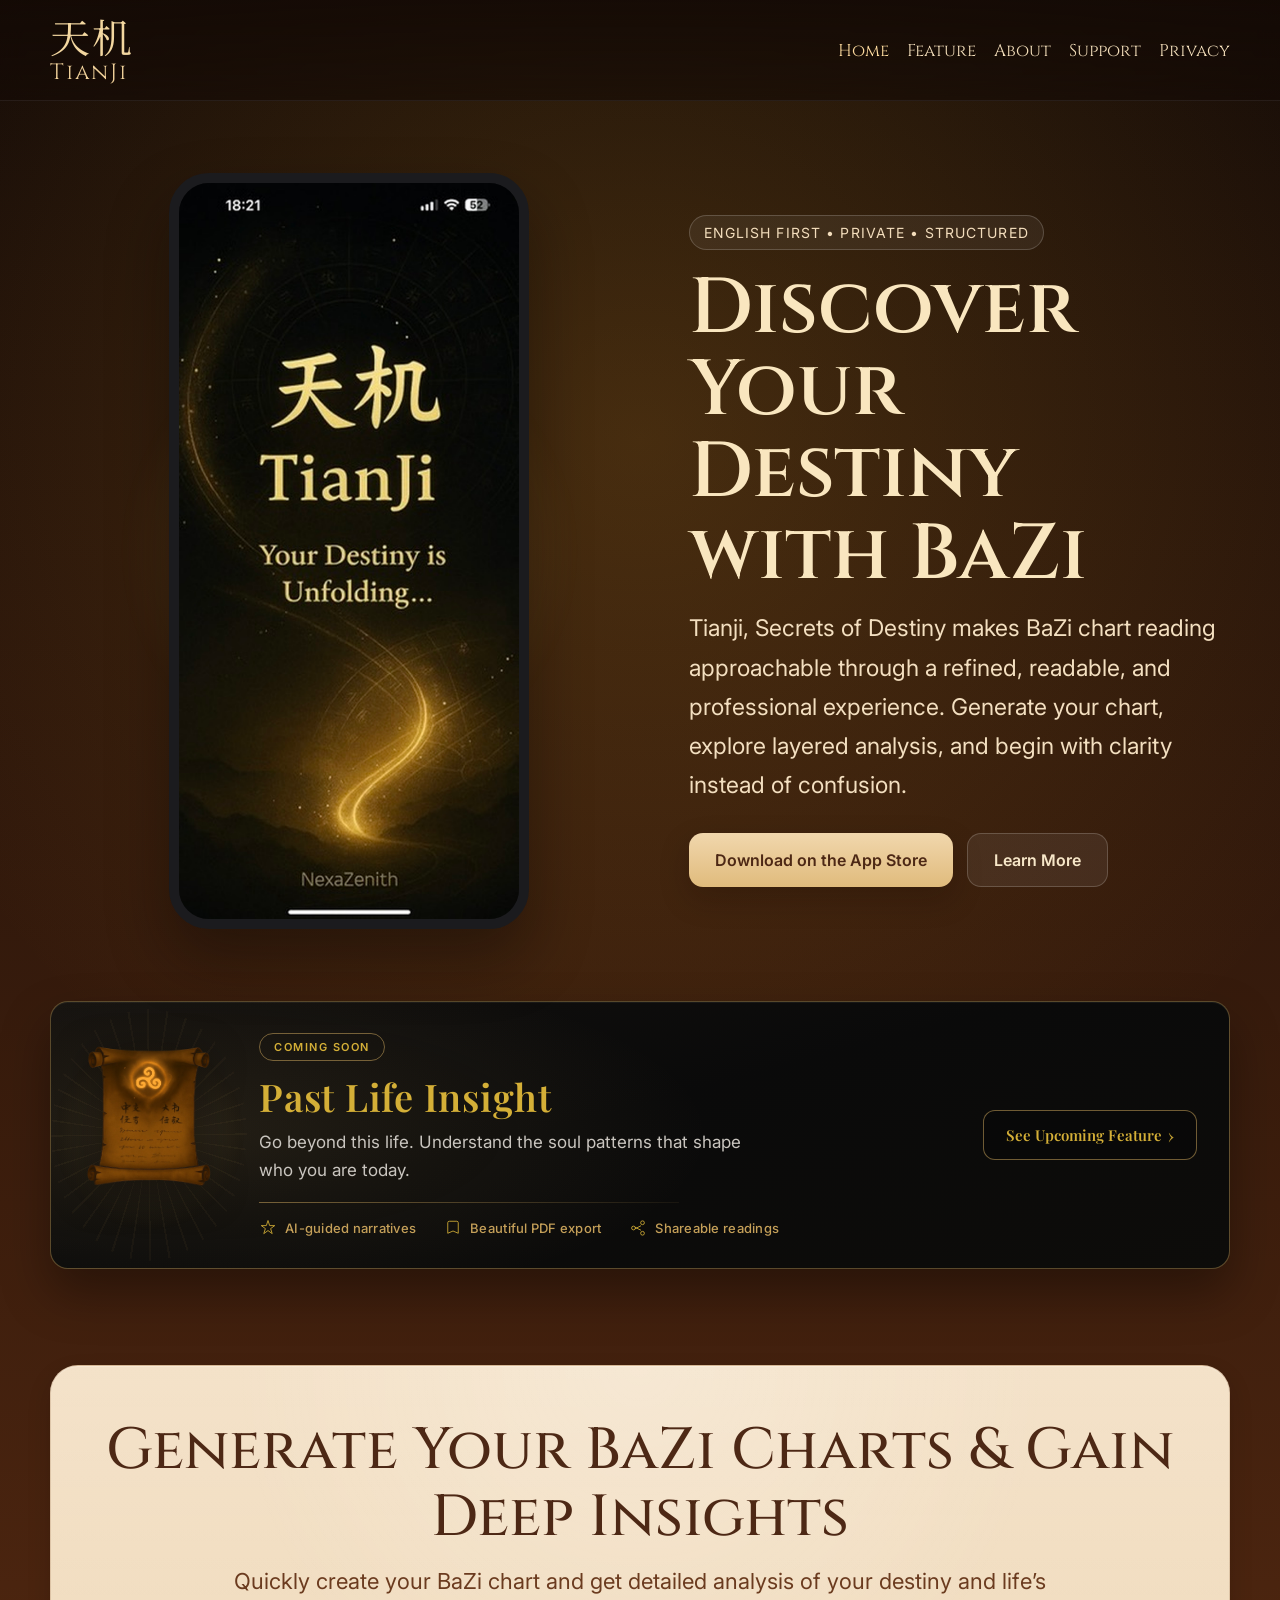
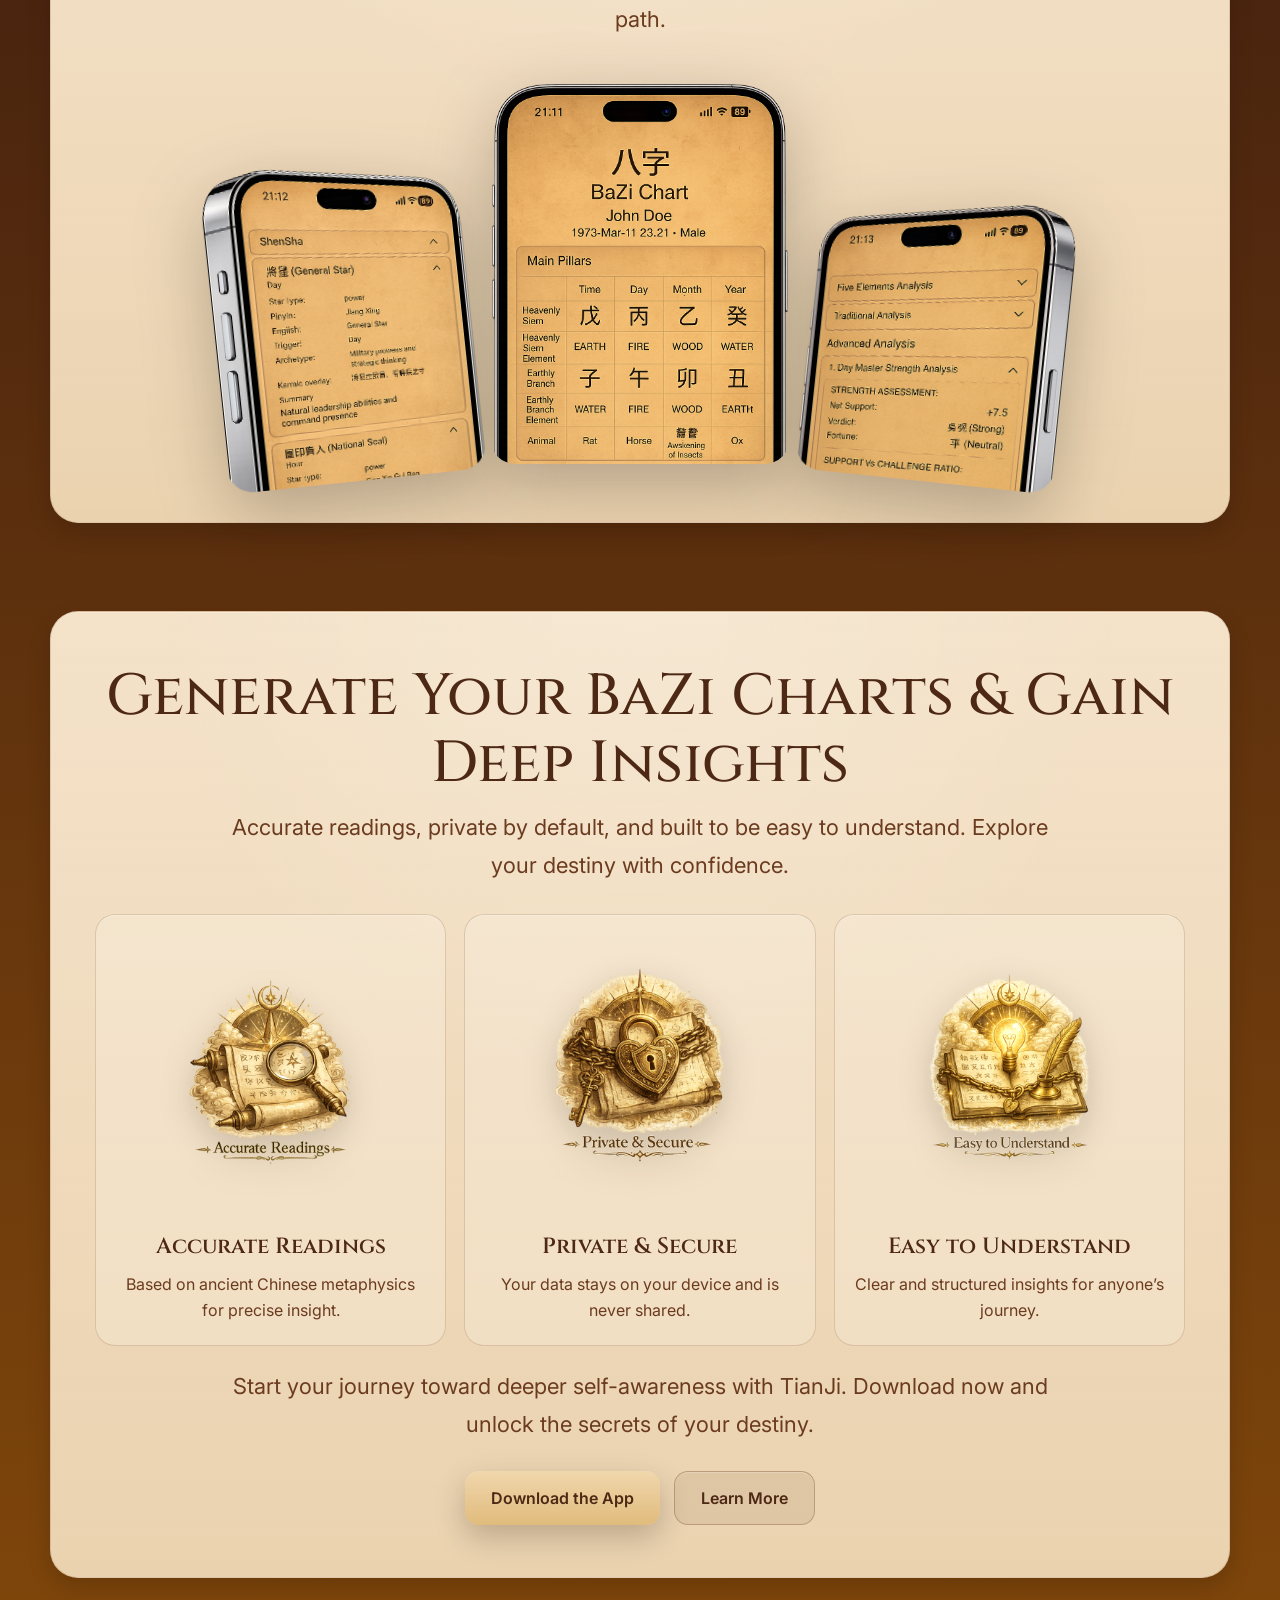
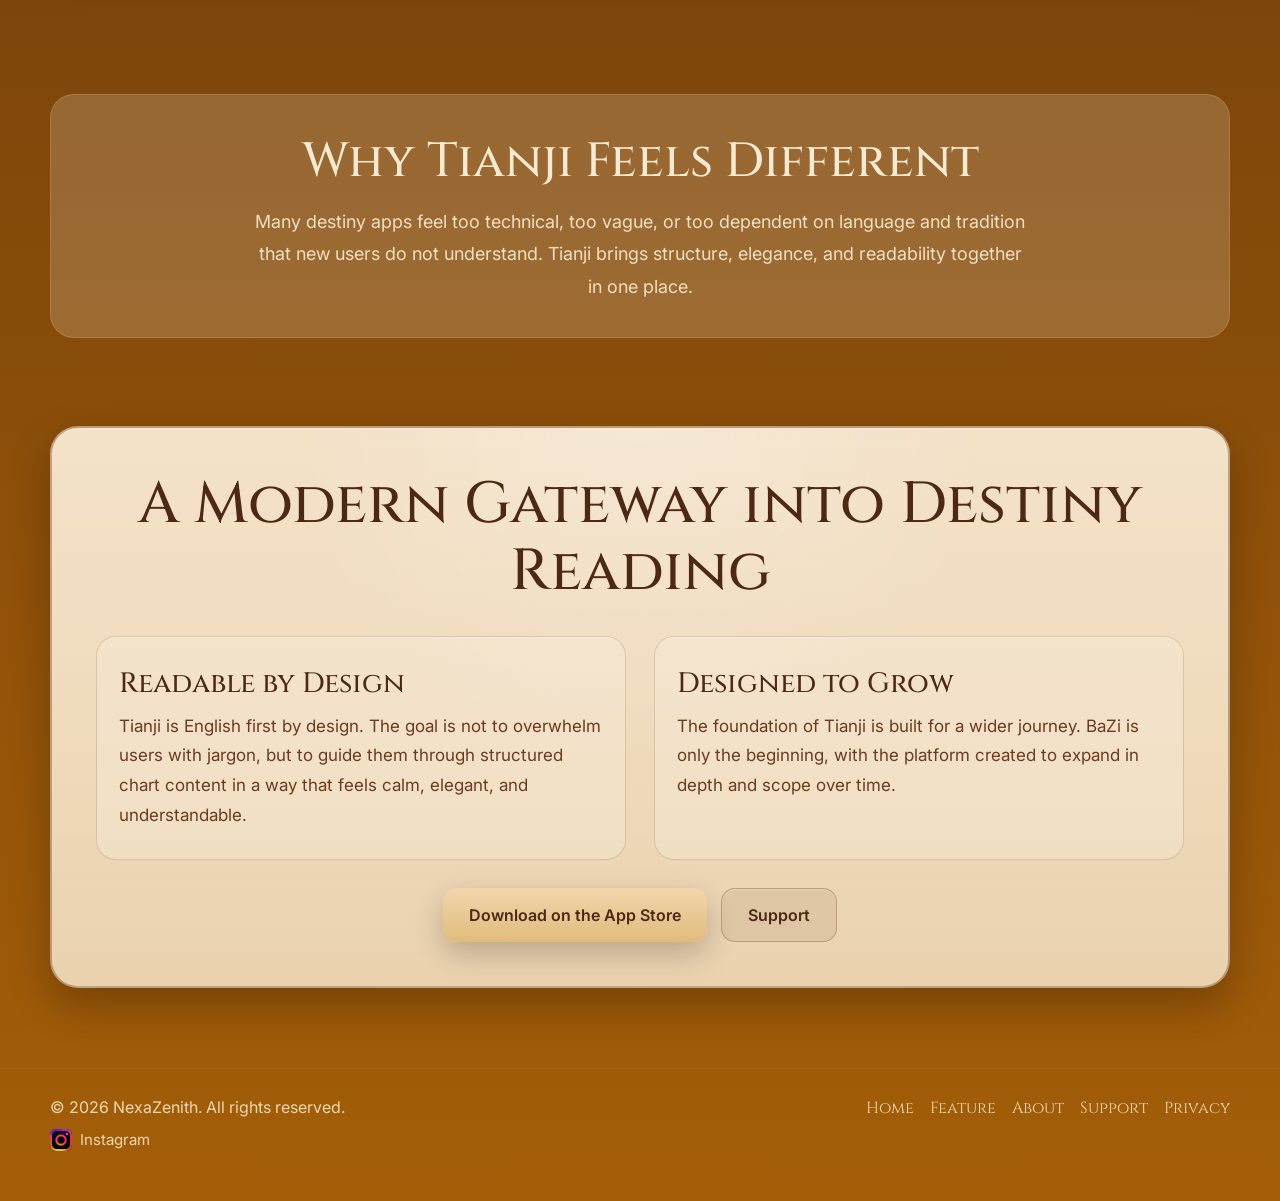
==== index.html @ 0353211d "Add footer Instagram link and official logo Add Instagram follow link with gradient glyph asset acro" ====
<!DOCTYPE html>
<html lang="en">
<head>
  <meta charset="UTF-8" />
  <meta name="viewport" content="width=device-width, initial-scale=1.0" />
  <title>Tianji, Secrets of Destiny</title>
  <link rel="stylesheet" href="styles.css" />
</head>
<body>
<header class="site-header">
  <div class="container nav">
    <a href="index.html" class="brand"><span class="brand-cn">天机</span><span class="brand-en">TianJi</span></a>
    <nav class="nav-links">
      <a class="active" href="index.html">Home</a>
      <a href="feature.html">Feature</a>
      <a href="about.html">About</a>
      <a href="support.html">Support</a>
      <a href="privacy.html">Privacy</a>
    </nav>
  </div>
</header>

<main>
  <section class="hero">
    <div class="container hero-grid">
      <div class="hero-visual" aria-hidden="true">
        <div class="glow"></div>
        <div class="phone"><img src="assets/hero-phone.png" alt="" /></div>
      </div>
      <div>
        <span class="eyebrow">English first • private • structured</span>
        <h1>Discover Your Destiny with BaZi</h1>
        <p>Tianji, Secrets of Destiny makes BaZi chart reading approachable through a refined, readable, and professional experience. Generate your chart, explore layered analysis, and begin with clarity instead of confusion.</p>
        <div class="hero-actions">
          <a class="button button-primary" href="https://apps.apple.com/us/app/tianji-bazi-destiny/id6761753338" target="_blank" rel="noopener noreferrer" aria-label="Download Tianji on the App Store">Download on the App Store</a>
          <a class="button button-secondary" href="about.html">Learn More</a>
        </div>
      </div>
    </div>
  </section>

  <section class="section section-coming-soon-wrap" aria-labelledby="coming-soon-heading">
    <div class="container">
      <div class="coming-soon-banner">
        <div class="coming-soon-banner__art" aria-hidden="true">
          <div class="coming-soon-mandala"></div>
          <img class="coming-soon-art-img" src="assets/past-life.png" width="160" height="160" alt="" decoding="async" />
        </div>
        <div class="coming-soon-banner__main">
          <span class="coming-soon-badge">Coming soon</span>
          <h2 id="coming-soon-heading" class="coming-soon-title">Past Life Insight</h2>
          <p class="coming-soon-lede">Go beyond this life. Understand the soul patterns that shape who you are today.</p>
          <div class="coming-soon-rule" aria-hidden="true"></div>
          <ul class="coming-soon-features">
            <li>
              <span class="coming-soon-features__icon" aria-hidden="true">
                <svg width="18" height="18" viewBox="0 0 24 24" fill="none" xmlns="http://www.w3.org/2000/svg"><path d="M12 2l2.2 6.8H21l-5.5 4 2.1 6.7L12 15.4 6.4 19.5l2.1-6.7L3 8.8h6.8L12 2z" stroke="currentColor" stroke-width="1.2" stroke-linejoin="round"/></svg>
              </span>
              <span>AI-guided narratives</span>
            </li>
            <li>
              <span class="coming-soon-features__icon" aria-hidden="true">
                <svg width="18" height="18" viewBox="0 0 24 24" fill="none" xmlns="http://www.w3.org/2000/svg"><path d="M7 3h10a2 2 0 012 2v14l-7-3-7 3V5a2 2 0 012-2z" stroke="currentColor" stroke-width="1.2" stroke-linejoin="round"/></svg>
              </span>
              <span>Beautiful PDF export</span>
            </li>
            <li>
              <span class="coming-soon-features__icon" aria-hidden="true">
                <svg width="18" height="18" viewBox="0 0 24 24" fill="none" xmlns="http://www.w3.org/2000/svg"><circle cx="18" cy="5" r="2.5" stroke="currentColor" stroke-width="1.2"/><circle cx="6" cy="12" r="2.5" stroke="currentColor" stroke-width="1.2"/><circle cx="18" cy="19" r="2.5" stroke="currentColor" stroke-width="1.2"/><path d="M8 13l8-4M8 11l8 4" stroke="currentColor" stroke-width="1.2"/></svg>
              </span>
              <span>Shareable readings</span>
            </li>
          </ul>
        </div>
        <div class="coming-soon-banner__cta">
          <a class="coming-soon-btn" href="feature.html">See Upcoming Feature <span class="coming-soon-btn__chev" aria-hidden="true">›</span></a>
        </div>
      </div>
    </div>
  </section>

  <section class="section">
    <div class="container paper-card paper-card-flat">
      <div class="paper-inner">
        <h2 class="section-title">Generate Your BaZi Charts &amp; Gain Deep Insights</h2>
        <p class="section-copy">Quickly create your BaZi chart and get detailed analysis of your destiny and life’s path.</p>

        <div class="device-strip" aria-hidden="true">
          <div class="device device-left">
            <img src="assets/shot-shensha.png" alt="" />
          </div>
          <div class="device device-center">
            <img src="assets/shot-chart.png" alt="" />
          </div>
          <div class="device device-right">
            <img src="assets/shot-advanced.png" alt="" />
          </div>
        </div>
      </div>
    </div>
  </section>

  <section class="section">
    <div class="container paper-card paper-card-flat">
      <div class="paper-inner">
        <h2 class="section-title">Generate Your BaZi Charts &amp; Gain Deep Insights</h2>
        <p class="section-copy">Accurate readings, private by default, and built to be easy to understand. Explore your destiny with confidence.</p>

        <div class="mini-feature-grid">
          <article class="mini-feature">
            <img class="mini-feature-icon" src="assets/accurate-reading-icon.png" alt="" aria-hidden="true" />
            <h3>Accurate Readings</h3>
            <p>Based on ancient Chinese metaphysics for precise insight.</p>
          </article>
          <article class="mini-feature">
            <img class="mini-feature-icon" src="assets/private-and-secure-icon.png" alt="" aria-hidden="true" />
            <h3>Private &amp; Secure</h3>
            <p>Your data stays on your device and is never shared.</p>
          </article>
          <article class="mini-feature">
            <img class="mini-feature-icon" src="assets/easy-to-understand-icon.png" alt="" aria-hidden="true" />
            <h3>Easy to Understand</h3>
            <p>Clear and structured insights for anyone’s journey.</p>
          </article>
        </div>

        <p class="section-copy" style="margin-top:22px;">
          Start your journey toward deeper self-awareness with TianJi. Download now and unlock the secrets of your destiny.
        </p>
        <div class="hero-actions" style="justify-content:center;">
          <a class="button button-primary" href="https://apps.apple.com/us/app/tianji-bazi-destiny/id6761753338" target="_blank" rel="noopener noreferrer" aria-label="Download Tianji on the App Store (mid-page call to action)">Download the App</a>
          <a class="button button-secondary" href="about.html">Learn More</a>
        </div>
      </div>
    </div>
  </section>

  <section class="section">
    <div class="container">
      <div class="cta-band">
        <h2>Why Tianji Feels Different</h2>
        <p>Many destiny apps feel too technical, too vague, or too dependent on language and tradition that new users do not understand. Tianji brings structure, elegance, and readability together in one place.</p>
      </div>
    </div>
  </section>

  <section class="section">
    <div class="container paper-card">
      <div class="paper-inner">
        <h2 class="section-title">A Modern Gateway into Destiny Reading</h2>
        <div class="two-col">
          <div class="text-card">
            <h3>Readable by Design</h3>
            <p>Tianji is English first by design. The goal is not to overwhelm users with jargon, but to guide them through structured chart content in a way that feels calm, elegant, and understandable.</p>
          </div>
          <div class="text-card">
            <h3>Designed to Grow</h3>
            <p>The foundation of Tianji is built for a wider journey. BaZi is only the beginning, with the platform created to expand in depth and scope over time.</p>
          </div>
        </div>
        <div class="hero-actions" style="justify-content:center; margin-top:28px;">
          <a class="button button-primary" href="https://apps.apple.com/us/app/tianji-bazi-destiny/id6761753338" target="_blank" rel="noopener noreferrer" aria-label="Download Tianji on the App Store (bottom call to action)">Download on the App Store</a>
          <a class="button button-secondary" href="support.html">Support</a>
        </div>
      </div>
    </div>
  </section>
</main>

<footer class="site-footer">
  <div class="container footer-inner">
    <div class="footer-meta">
      <div>© 2026 NexaZenith. All rights reserved.</div>
      <ul class="footer-social" aria-label="Social">
        <li>
          <a href="https://www.instagram.com/tianji_secrets_of_destiny/" target="_blank" rel="noopener noreferrer" aria-label="TianJi on Instagram">
            <img class="footer-social__icon" src="assets/instagram-logo.png" width="22" height="22" alt="" decoding="async" />
            <span class="footer-social__text">Instagram</span>
          </a>
        </li>
      </ul>
    </div>
    <div class="footer-links">
      <a href="index.html">Home</a>
      <a href="feature.html">Feature</a>
      <a href="about.html">About</a>
      <a href="support.html">Support</a>
      <a href="privacy.html">Privacy</a>
    </div>
  </div>
</footer>
</body>
</html>
---- styles.css ----
@import url('https://fonts.googleapis.com/css2?family=Cinzel:wght@400;500;600;700&family=Noto+Serif+SC:wght@500;700&family=Inter:wght@400;500;600;700&family=Playfair+Display:wght@500;600;700&display=swap');

:root{
  --paper:#ead0ab;
  --paper-2:#f2ddbf;
  --ink:#4d2815;
  --ink-soft:#6b3b1f;
  --shadow:rgba(22,10,5,.28);
  --coming-bg:#0a0a0a;
  --coming-gold:#c5a059;
  --coming-gold-bright:#d4af37;
  --coming-muted:#c9c5bf;
}

*{box-sizing:border-box}
html,body{margin:0;min-height:100%}
body{
  font-family:'Inter',system-ui,-apple-system,BlinkMacSystemFont,'Segoe UI',sans-serif;
  color:#f8ead0;
  background:
    radial-gradient(circle at 50% 10%, rgba(214,152,39,.20), transparent 20%),
    linear-gradient(180deg,#140b07 0%, #4a240f 36%, #a45e08 100%);
  overflow-x:hidden;
}
a{color:inherit;text-decoration:none}
.container{width:min(1180px, calc(100% - 32px));margin:0 auto}

.site-header{
  position:sticky;top:0;z-index:50;
  backdrop-filter:blur(12px);
  background:linear-gradient(180deg, rgba(20,10,5,.88), rgba(20,10,5,.60));
  border-bottom:1px solid rgba(255,255,255,.08);
}
.nav{display:flex;align-items:center;justify-content:space-between;padding:16px 0;gap:20px}
.brand{display:flex;flex-direction:column;line-height:1}
.brand-cn{font-family:'Noto Serif SC',serif;font-size:40px;color:#f3d7a0;letter-spacing:.06em}
.brand-en{margin-top:6px;font-family:'Cinzel',serif;font-size:22px;color:#f0d19a;letter-spacing:.08em}
.nav-links{display:flex;flex-wrap:wrap;gap:18px;align-items:center;font-family:'Cinzel',serif;font-size:17px;color:#f4dfbb}
.nav-links .active{color:#ffdca0}

.hero{padding:72px 0 44px}
.hero-grid{display:grid;grid-template-columns:1.05fr .95fr;align-items:center;gap:40px}
.eyebrow{
  display:inline-block;padding:8px 14px;border:1px solid rgba(255,255,255,.18);
  border-radius:999px;background:rgba(255,255,255,.06);font-size:14px;letter-spacing:.08em;
  text-transform:uppercase;color:#f3ddbc
}
.hero h1{
  margin:18px 0 14px;font-family:'Cinzel',serif;font-size:clamp(44px, 7vw, 78px);
  line-height:1.05;font-weight:600;color:#f9e6bf
}
.hero p{margin:0;max-width:650px;font-size:clamp(18px, 2.1vw, 23px);line-height:1.7;color:#f3dfc0}
.hero-actions{display:flex;flex-wrap:wrap;gap:14px;margin-top:28px}
.button{
  display:inline-flex;align-items:center;justify-content:center;min-height:54px;padding:0 26px;border-radius:14px;
  font-weight:600;transition:transform .18s ease, box-shadow .18s ease
}
.button:hover{transform:translateY(-1px)}
.button-primary{color:#4d2815;background:linear-gradient(180deg, #f1d7ad, #e0bb7c);box-shadow:0 12px 30px rgba(25,11,5,.22)}
.button-secondary{border:1px solid rgba(255,255,255,.18);background:rgba(255,255,255,.07);color:#f7e7c8}
.paper-card .button-secondary{
  background:rgba(77,40,21,.08);
  border-color:rgba(122,73,33,.34);
  color:var(--ink);
  box-shadow:inset 0 1px 0 rgba(255,255,255,.22);
}
.paper-card .button-secondary:hover{
  background:rgba(77,40,21,.11);
  border-color:rgba(122,73,33,.44);
}

.hero-visual{position:relative;display:flex;align-items:center;justify-content:center;min-height:640px}
.glow{
  position:absolute;width:82%;aspect-ratio:1/1;border-radius:50%;
  background:radial-gradient(circle, rgba(255,202,103,.35) 0%, rgba(255,202,103,.08) 36%, transparent 66%);
  filter:blur(6px)
}
.phone{
  position:relative;z-index:2;width:min(360px, 72vw);border-radius:40px;overflow:hidden;border:10px solid #1b1b1e;
  box-shadow:0 30px 60px rgba(13,7,4,.42);background:#111
}
.phone img{display:block;width:100%;height:auto}

.section{padding:44px 0}
.paper-card{
  background:
    linear-gradient(180deg, rgba(255,255,255,.16), rgba(255,255,255,.05)),
    radial-gradient(circle at top, rgba(255,255,255,.20), transparent 42%),
    linear-gradient(180deg, var(--paper-2), var(--paper));
  border:2px solid rgba(122,73,33,.42);border-radius:28px;
  box-shadow:0 18px 40px var(--shadow), inset 0 1px 0 rgba(255,255,255,.28);color:var(--ink)
}
.paper-card-flat{
  border:1px solid rgba(122,73,33,.18);
  box-shadow:0 10px 22px rgba(22,10,5,.18), inset 0 1px 0 rgba(255,255,255,.24);
}
.paper-card-flat .paper-inner{padding:52px 44px}
.paper-inner{padding:44px}
.section-title{
  margin:0 0 12px;text-align:center;font-family:'Cinzel',serif;font-size:clamp(34px, 5vw, 58px);
  font-weight:500;line-height:1.15;color:var(--ink)
}
.section-copy{
  max-width:860px;margin:0 auto;text-align:center;font-size:clamp(18px, 2vw, 22px);
  line-height:1.7;color:var(--ink-soft)
}

.device-strip{
  margin:34px auto 0;
  display:flex;
  align-items:flex-end;
  justify-content:center;
  gap:18px;
  max-width:980px;
  padding:10px 0 6px;
  overflow:visible;
}
.device{
  position:relative;
  width:min(260px, 30vw);
  padding:0;
  background:transparent;
  border:0;
  box-shadow:none;
}
.device img{
  display:block;
  width:100%;
  height:auto;
  border-radius:26px;
  box-shadow:none;
  filter:drop-shadow(0 22px 34px rgba(13,7,4,.26));
}
.device-left{transform:translateY(18px) rotate(-6deg)}
.device-center{transform:translateY(0) rotate(0deg); width:min(300px, 34vw)}
.device-right{transform:translateY(18px) rotate(6deg)}
.feature-grid{margin-top:34px;display:grid;grid-template-columns:repeat(3,1fr);gap:22px}
.feature,.text-card,.shot{
  padding:28px 22px;border-radius:20px;background:rgba(255,250,240,.24);
  border:1px solid rgba(122,73,33,.20);box-shadow:inset 0 1px 0 rgba(255,255,255,.25)
}
.feature h3,.text-card h3{
  margin:0 0 10px;font-family:'Cinzel',serif;font-size:28px;font-weight:500;color:var(--ink)
}
.feature p,.text-card p,.list{margin:0;color:var(--ink-soft);line-height:1.75;font-size:17px}
.screenshot-grid{margin-top:34px;display:grid;grid-template-columns:repeat(3,1fr);gap:18px}
.shot img{display:block;width:100%;height:auto;border-radius:18px;box-shadow:0 14px 28px rgba(31,14,7,.18)}
.shot-label{margin-top:14px;font-family:'Cinzel',serif;font-size:21px;color:var(--ink)}

.mini-feature-grid{margin-top:30px;display:grid;grid-template-columns:repeat(3,1fr);gap:18px}
.mini-feature{
  padding:22px 20px;
  border-radius:20px;
  background:rgba(255,250,240,.24);
  border:1px solid rgba(122,73,33,.20);
  box-shadow:inset 0 1px 0 rgba(255,255,255,.25);
  text-align:center;
}
.mini-feature-icon{
  display:block;
  width:min(210px, 60%);
  height:auto;
  margin:2px auto 14px;
  filter:drop-shadow(0 10px 16px rgba(31,14,7,.18));
}
.mini-feature h3{
  margin:0 0 10px;
  font-family:'Cinzel',serif;
  font-size:22px;
  font-weight:600;
  color:var(--ink);
}
.mini-feature p{
  margin:0;
  color:var(--ink-soft);
  line-height:1.65;
  font-size:16px;
}
.two-col{display:grid;grid-template-columns:1fr 1fr;gap:28px;margin-top:30px}
.cta-band{
  margin-top:28px;text-align:center;padding:34px 28px;border-radius:24px;background:rgba(255,247,232,.18);
  border:1px solid rgba(255,255,255,.12)
}
.cta-band h2{
  margin:0 0 12px;font-family:'Cinzel',serif;font-size:clamp(30px,4vw,48px);font-weight:500
}
.cta-band p{margin:0 auto;max-width:780px;line-height:1.8;color:#f2e0c2;font-size:18px}

/* Coming soon: Past Life Insight banner (dark / gold) */
.section-coming-soon-wrap{padding:28px 0 52px}
.coming-soon-banner{
  position:relative;
  display:flex;
  align-items:center;
  gap:28px 40px;
  padding:28px 32px 28px 28px;
  border-radius:18px;
  background:
    radial-gradient(ellipse 80% 120% at 12% 50%, rgba(197,160,89,.12), transparent 55%),
    linear-gradient(165deg, #12100e 0%, var(--coming-bg) 45%, #0d0c0a 100%);
  border:1px solid rgba(197,160,89,.42);
  box-shadow:
    0 24px 48px rgba(0,0,0,.35),
    inset 0 1px 0 rgba(255,255,255,.05);
  overflow:hidden;
}
.coming-soon-banner__art{
  position:relative;
  flex:0 0 auto;
  width:min(140px, 26vw);
  min-height:140px;
  display:flex;
  align-items:center;
  justify-content:center;
}
.coming-soon-mandala{
  position:absolute;
  inset:-10% -20%;
  border-radius:50%;
  background:
    repeating-conic-gradient(from 0deg, transparent 0deg 8deg, rgba(197,160,89,.06) 8deg 9deg),
    radial-gradient(circle, rgba(197,160,89,.14) 0%, transparent 62%);
  opacity:.85;
  pointer-events:none;
}
.coming-soon-art-img{
  position:relative;
  z-index:1;
  display:block;
  width:100%;
  max-width:min(140px, 26vw);
  height:auto;
  object-fit:contain;
  filter:drop-shadow(0 8px 20px rgba(0,0,0,.45));
}
.coming-soon-banner__main{flex:1;min-width:0}
.coming-soon-badge{
  display:inline-block;
  padding:6px 14px;
  border:1px solid rgba(197,160,89,.55);
  border-radius:999px;
  font-size:11px;
  font-weight:600;
  letter-spacing:.14em;
  text-transform:uppercase;
  color:var(--coming-gold-bright);
}
.coming-soon-title{
  margin:14px 0 10px;
  font-family:'Playfair Display','Cinzel',Georgia,serif;
  font-size:clamp(26px, 4vw, 38px);
  font-weight:600;
  line-height:1.15;
  color:var(--coming-gold-bright);
  letter-spacing:.02em;
}
.coming-soon-lede{
  margin:0;
  max-width:520px;
  font-size:clamp(15px, 1.8vw, 17px);
  line-height:1.65;
  color:var(--coming-muted);
}
.coming-soon-rule{
  height:1px;
  margin:18px 0 16px;
  max-width:420px;
  background:linear-gradient(90deg, rgba(197,160,89,.55), rgba(197,160,89,.08));
}
.coming-soon-features{
  display:flex;
  flex-wrap:wrap;
  align-items:center;
  gap:14px 28px;
  margin:0;
  padding:0;
  list-style:none;
}
.coming-soon-features li{
  display:inline-flex;
  align-items:center;
  gap:8px;
  font-size:13px;
  font-weight:500;
  letter-spacing:.02em;
  color:var(--coming-gold);
}
.coming-soon-features__icon{
  display:flex;
  align-items:center;
  justify-content:center;
  color:var(--coming-gold-bright);
  opacity:.95;
}
.coming-soon-banner__cta{
  flex:0 0 auto;
  align-self:center;
}
.coming-soon-btn{
  display:inline-flex;
  align-items:center;
  gap:6px;
  padding:14px 22px;
  border-radius:12px;
  border:1px solid rgba(197,160,89,.55);
  background:rgba(0,0,0,.2);
  font-family:'Playfair Display','Cinzel',Georgia,serif;
  font-size:15px;
  font-weight:600;
  color:var(--coming-gold-bright);
  transition:background .2s ease, border-color .2s ease, transform .18s ease;
  white-space:nowrap;
}
.coming-soon-btn:hover{
  background:rgba(197,160,89,.10);
  border-color:rgba(212,175,55,.75);
  transform:translateY(-1px);
}
.coming-soon-btn__chev{
  font-size:1.15em;
  line-height:1;
  opacity:.9;
}

.site-footer{margin-top:36px;padding:28px 0 46px;border-top:1px solid rgba(255,255,255,.08);color:#efd8b4}
.footer-inner{display:flex;justify-content:space-between;align-items:flex-start;gap:20px;flex-wrap:wrap}
.footer-meta{display:flex;flex-direction:column;gap:12px;min-width:min(100%,220px)}
.footer-social{
  display:flex;flex-wrap:wrap;gap:12px 18px;
  margin:0;padding:0;list-style:none;
}
.footer-social a{
  display:inline-flex;align-items:center;gap:8px;
  color:#efd8b4;font-size:15px;font-family:'Inter',system-ui,sans-serif;
  text-decoration:none;border-radius:8px;
  transition:color .18s ease, opacity .18s ease;
}
.footer-social a:hover{color:#fff8e8}
.footer-social a:focus-visible{
  outline:2px solid rgba(255,220,180,.65);
  outline-offset:3px;
}
.footer-social__icon{
  flex-shrink:0;
  display:block;
  width:22px;
  height:22px;
  object-fit:contain;
  border-radius:6px;
  opacity:.95;
}
.footer-social a:hover .footer-social__icon{opacity:1}
.footer-links{display:flex;gap:16px;flex-wrap:wrap;font-family:'Cinzel',serif}
.simple-hero{padding:72px 0 24px;text-align:center}
.simple-hero h1{
  margin:0;font-family:'Cinzel',serif;font-size:clamp(40px, 6vw, 72px);color:#f8e3bf;font-weight:500
}
.simple-hero p{max-width:860px;margin:16px auto 0;color:#f1dec1;line-height:1.8;font-size:clamp(18px, 2vw, 22px)}
.list{padding-left:22px}
.inline-note{margin-top:18px;color:var(--ink-soft);font-size:15px}
.email-box{
  display:block;max-width:720px;margin:28px auto 24px;padding:24px 28px;text-align:center;text-decoration:none;color:var(--ink);
  font-family:'Cinzel',serif;font-size:clamp(18px, 4.2vw, 42px);background:rgba(255,245,225,.22);
  border:2px solid rgba(140,91,48,.40);border-radius:18px;box-shadow:inset 0 1px 0 rgba(255,255,255,.18);
  white-space:nowrap;overflow:hidden;text-overflow:ellipsis
}

.news-grid{margin-top:30px;display:grid;grid-template-columns:repeat(3,1fr);gap:18px}
.news-card{
  padding:22px;border-radius:20px;background:rgba(255,250,240,.24);
  border:1px solid rgba(122,73,33,.20);box-shadow:inset 0 1px 0 rgba(255,255,255,.25)
}
.news-card h3{margin:0 0 8px;font-family:'Cinzel',serif;font-size:22px;font-weight:600;color:var(--ink)}
.news-card .meta{font-size:13px;letter-spacing:.08em;text-transform:uppercase;color:rgba(77,40,21,.70)}
.news-card p{margin:10px 0 0;color:var(--ink-soft);line-height:1.7;font-size:16px}

.policy{
  margin:28px auto 0;
  max-width:980px;
  color:var(--ink);
}
.policy p{
  margin:0 0 14px;
  color:var(--ink-soft);
  line-height:1.85;
  font-size:16px;
}
.policy p strong{color:var(--ink)}
.policy a{text-decoration:underline;text-underline-offset:3px}
.policy code{
  font-family:ui-monospace, SFMono-Regular, Menlo, Monaco, Consolas, "Liberation Mono", "Courier New", monospace;
  font-size:.92em;
  padding:.14em .42em;
  border-radius:8px;
  border:1px solid rgba(122,73,33,.22);
  background:rgba(255,250,240,.32);
  color:var(--ink);
}
.policy h2{
  margin:26px 0 10px;
  padding-top:18px;
  border-top:1px solid rgba(122,73,33,.22);
  font-family:'Cinzel',serif;
  font-size:28px;
  font-weight:600;
  color:var(--ink);
}
.policy h3{
  margin:16px 0 8px;
  font-family:'Cinzel',serif;
  font-size:20px;
  font-weight:600;
  color:var(--ink);
}
.policy .policy-meta{
  margin:0 auto 18px;
  max-width:880px;
}
.policy .policy-meta dl{
  margin:0;
  display:grid;
  grid-template-columns:auto 1fr;
  gap:8px 18px;
  align-items:start;
}
.policy .policy-meta dt{margin:0;font-weight:700;color:var(--ink);min-width:0}
.policy .policy-meta dd{
  margin:0;
  color:var(--ink-soft);
  min-width:0;
  overflow-wrap:anywhere;
  word-break:break-word;
}
.policy .policy-meta dd code{
  white-space:normal;
  overflow-wrap:anywhere;
  word-break:break-word;
}
.policy .policy-callout{
  margin:0 auto 18px;
  max-width:880px;
}
.policy .policy-callout p{color:var(--ink-soft)}
.policy .policy-table{
  margin:14px 0 18px;
  overflow-x:auto;
  border-radius:18px;
  border:1px solid rgba(122,73,33,.22);
  background:rgba(255,250,240,.18);
}
.policy table{
  width:100%;
  border-collapse:collapse;
  min-width:620px;
  table-layout:fixed;
}
.policy th,.policy td{
  padding:14px 14px;
  text-align:left;
  vertical-align:top;
  border-bottom:1px solid rgba(122,73,33,.18);
  color:var(--ink-soft);
  font-size:15px;
  line-height:1.7;
}
.policy td:first-child{
  color:var(--ink);
  font-weight:700;
}
.policy th:first-child,.policy td:first-child{
  border-right:1px solid rgba(122,73,33,.18);
}
.policy th{
  background:rgba(255,250,240,.24);
  color:var(--ink);
  font-family:'Cinzel',serif;
  font-weight:700;
}
.policy tr:last-child td{border-bottom:none}
.policy .policy-contact{
  margin-top:10px;
  max-width:880px;
}

/* —— Past Life / Feature page —— */
body.page-feature{
  color:#e6dcc8;
  background:
    radial-gradient(ellipse 100% 80% at 50% 0%, rgba(197,160,89,.12), transparent 52%),
    radial-gradient(circle at 90% 30%, rgba(120,70,40,.12), transparent 42%),
    linear-gradient(180deg,#070504 0%,#0c0906 45%,#120d08 100%);
}
body.page-feature .site-header{
  background:linear-gradient(180deg, rgba(6,4,3,.94), rgba(6,4,3,.72));
  border-bottom-color:rgba(197,160,89,.12);
}
.feature-cosmos{
  position:fixed;
  inset:0;
  z-index:0;
  pointer-events:none;
  background-image:
    radial-gradient(1.5px 1.5px at 8% 12%, rgba(255,248,230,.35), transparent),
    radial-gradient(1.5px 1.5px at 22% 38%, rgba(255,255,255,.12), transparent),
    radial-gradient(1.5px 1.5px at 78% 18%, rgba(255,230,190,.22), transparent),
    radial-gradient(1.5px 1.5px at 88% 62%, rgba(255,255,255,.10), transparent),
    radial-gradient(1.5px 1.5px at 35% 88%, rgba(255,245,220,.18), transparent),
    radial-gradient(1.5px 1.5px at 62% 74%, rgba(255,255,255,.08), transparent);
  background-size:100% 100%;
  opacity:.85;
}
.feature-main{position:relative;z-index:1}

.feature-hero{padding:52px 0 36px}
.feature-hero-grid{
  display:grid;
  grid-template-columns:minmax(0,1fr) minmax(0,1.08fr);
  gap:40px 52px;
  align-items:center;
}
.feature-hero-copy{max-width:560px}
.feature-hero-title{
  margin:14px 0 10px;
  font-family:'Playfair Display','Cinzel',Georgia,serif;
  font-size:clamp(36px,5.2vw,54px);
  font-weight:600;
  line-height:1.08;
  color:#d4af37;
  letter-spacing:.02em;
}
.feature-hero-tagline{
  margin:0 0 16px;
  font-family:'Playfair Display','Cinzel',Georgia,serif;
  font-size:clamp(20px,2.6vw,26px);
  font-weight:500;
  color:#e8c97a;
  line-height:1.35;
}
.feature-hero-lede{
  margin:0 0 14px;
  font-size:clamp(16px,1.85vw,18px);
  line-height:1.75;
  color:#e8e4dc;
  max-width:520px;
}
.feature-hero-copy > .feature-hero-lede:last-child{margin-bottom:0}

.feature-hero-visuals{
  display:flex;
  flex-wrap:wrap;
  align-items:flex-end;
  justify-content:center;
  gap:20px 28px;
}
.feature-phone-placeholder{
  position:relative;
  width:min(260px,46vw);
  aspect-ratio:9/19.2;
  border-radius:36px;
  border:10px solid #141210;
  background:linear-gradient(165deg,#1e1a16,#0a0908);
  box-shadow:0 28px 56px rgba(0,0,0,.5), inset 0 0 0 1px rgba(197,160,89,.15);
  display:flex;
  flex-direction:column;
  align-items:stretch;
  justify-content:stretch;
  padding:12px 10px;
  min-height:0;
}
.feature-phone-placeholder__screen{
  flex:1;
  min-height:0;
  width:100%;
  border-radius:22px;
  background:#0c0b0a;
  border:1px solid rgba(197,160,89,.22);
  overflow:hidden;
}
.feature-phone-placeholder__screen--live{
  padding:0;
  border:none;
  box-shadow:inset 0 0 0 1px rgba(197,160,89,.12);
}
.feature-phone-placeholder__screen--live img{
  display:block;
  width:100%;
  height:100%;
  object-fit:cover;
  object-position:50% 0;
}
.feature-scroll-img{
  width:min(200px,36vw);
  max-height:min(380px,52vh);
  height:auto;
  object-fit:contain;
  filter:drop-shadow(0 16px 36px rgba(0,0,0,.45));
}

.feature-spots{padding:28px 0 44px}
.feature-card-grid{
  display:grid;
  grid-template-columns:repeat(5,minmax(0,1fr));
  gap:16px;
}
.feature-spot-card{
  padding:22px 16px;
  border-radius:16px;
  border:1px solid rgba(197,160,89,.38);
  background:rgba(0,0,0,.28);
  box-shadow:inset 0 1px 0 rgba(255,255,255,.04);
  text-align:center;
}
.feature-spot-card__icon{
  display:flex;
  align-items:center;
  justify-content:center;
  height:52px;
  margin-bottom:14px;
  color:#d4af37;
}
.feature-spot-card__icon svg{width:44px;height:44px}
.feature-spot-card__title{
  margin:0 0 8px;
  font-family:'Playfair Display','Cinzel',Georgia,serif;
  font-size:17px;
  font-weight:600;
  line-height:1.25;
  color:#e8c97a;
}
.feature-spot-card__desc{
  margin:0;
  font-size:14px;
  line-height:1.55;
  color:#a9a29a;
}

.feature-waitlist{padding:12px 0 56px}
.feature-waitlist-bar{
  display:flex;
  flex-wrap:wrap;
  align-items:center;
  gap:22px 28px;
  padding:22px 26px;
  border-radius:18px;
  border:1px solid rgba(197,160,89,.42);
  background:rgba(0,0,0,.32);
  box-shadow:0 18px 40px rgba(0,0,0,.25), inset 0 1px 0 rgba(255,255,255,.04);
}
.feature-waitlist-bar__bell{
  flex:0 0 auto;
  width:56px;
  height:56px;
  display:flex;
  align-items:center;
  justify-content:center;
  color:#d4af37;
}
.feature-waitlist-bar__bell svg{width:52px;height:52px}
.feature-waitlist-bar__copy{flex:1;min-width:200px}
.feature-waitlist-bar__head{
  margin:0 0 6px;
  font-family:'Playfair Display','Cinzel',Georgia,serif;
  font-size:clamp(18px,2.2vw,22px);
  font-weight:600;
  color:#e8c97a;
  line-height:1.35;
}
.feature-waitlist-bar__sub{
  margin:0;
  font-size:15px;
  line-height:1.55;
  color:#b8b0a6;
}
.feature-notify-btn{
  flex:0 0 auto;
  display:inline-flex;
  align-items:center;
  gap:6px;
  padding:14px 24px;
  border-radius:12px;
  font-weight:700;
  font-size:15px;
  color:#1a1308;
  background:linear-gradient(180deg,#e8c56a,#c5a059);
  border:1px solid rgba(255,220,160,.35);
  box-shadow:0 10px 24px rgba(0,0,0,.28);
  transition:transform .18s ease, filter .18s ease;
}
.feature-notify-btn:hover{
  transform:translateY(-1px);
  filter:brightness(1.05);
}

body.page-feature .site-footer{
  border-top-color:rgba(197,160,89,.12);
  color:#d4c4a8;
}
body.page-feature .footer-links a{color:#e8d4b0}
body.page-feature .footer-social a{color:#e8d4b0}
body.page-feature .footer-social a:hover{color:#fff8e8}

@media (max-width:980px){
  .coming-soon-banner{
    flex-wrap:wrap;
    padding:24px 22px;
    justify-content:center;
    text-align:center;
  }
  .coming-soon-banner__art{width:min(120px, 32vw);min-height:120px}
  .coming-soon-banner__main{text-align:center}
  .coming-soon-lede{margin-left:auto;margin-right:auto}
  .coming-soon-rule{margin-left:auto;margin-right:auto}
  .coming-soon-features{justify-content:center}
  .coming-soon-banner__cta{width:100%;display:flex;justify-content:center;margin-top:8px}

  .feature-hero-grid{grid-template-columns:1fr}
  .feature-hero-visuals{justify-content:center}
  .feature-hero-copy{max-width:none;text-align:center;margin:0 auto}
  .feature-hero-lede{margin-left:auto;margin-right:auto}
  .feature-card-grid{grid-template-columns:repeat(2,minmax(0,1fr))}
  .feature-waitlist-bar{flex-direction:column;text-align:center;padding:22px 20px}
  .feature-waitlist-bar__copy{min-width:0}

  .hero-grid,.two-col,.feature-grid,.screenshot-grid,.news-grid{grid-template-columns:1fr}
  .hero{padding-top:48px}
  .hero-visual{min-height:auto}
  .paper-inner{padding:30px 22px}
  .paper-card-flat .paper-inner{padding:34px 22px}
  .nav{flex-direction:column;align-items:flex-start}
  .nav-links{width:100%}
  .device-strip{flex-direction:column;align-items:center}
  .device,.device-center{width:min(360px, 88vw)}
  .device-left,.device-right,.device-center{transform:none}
  .mini-feature-grid{grid-template-columns:1fr}
  .policy table{min-width:520px}
}

@media (max-width:520px){
  .policy .policy-meta dl{grid-template-columns:1fr;gap:6px}
  .policy .policy-meta dt{margin-top:10px}
  .policy .policy-meta dt:first-child{margin-top:0}
  .feature-card-grid{grid-template-columns:1fr}
}
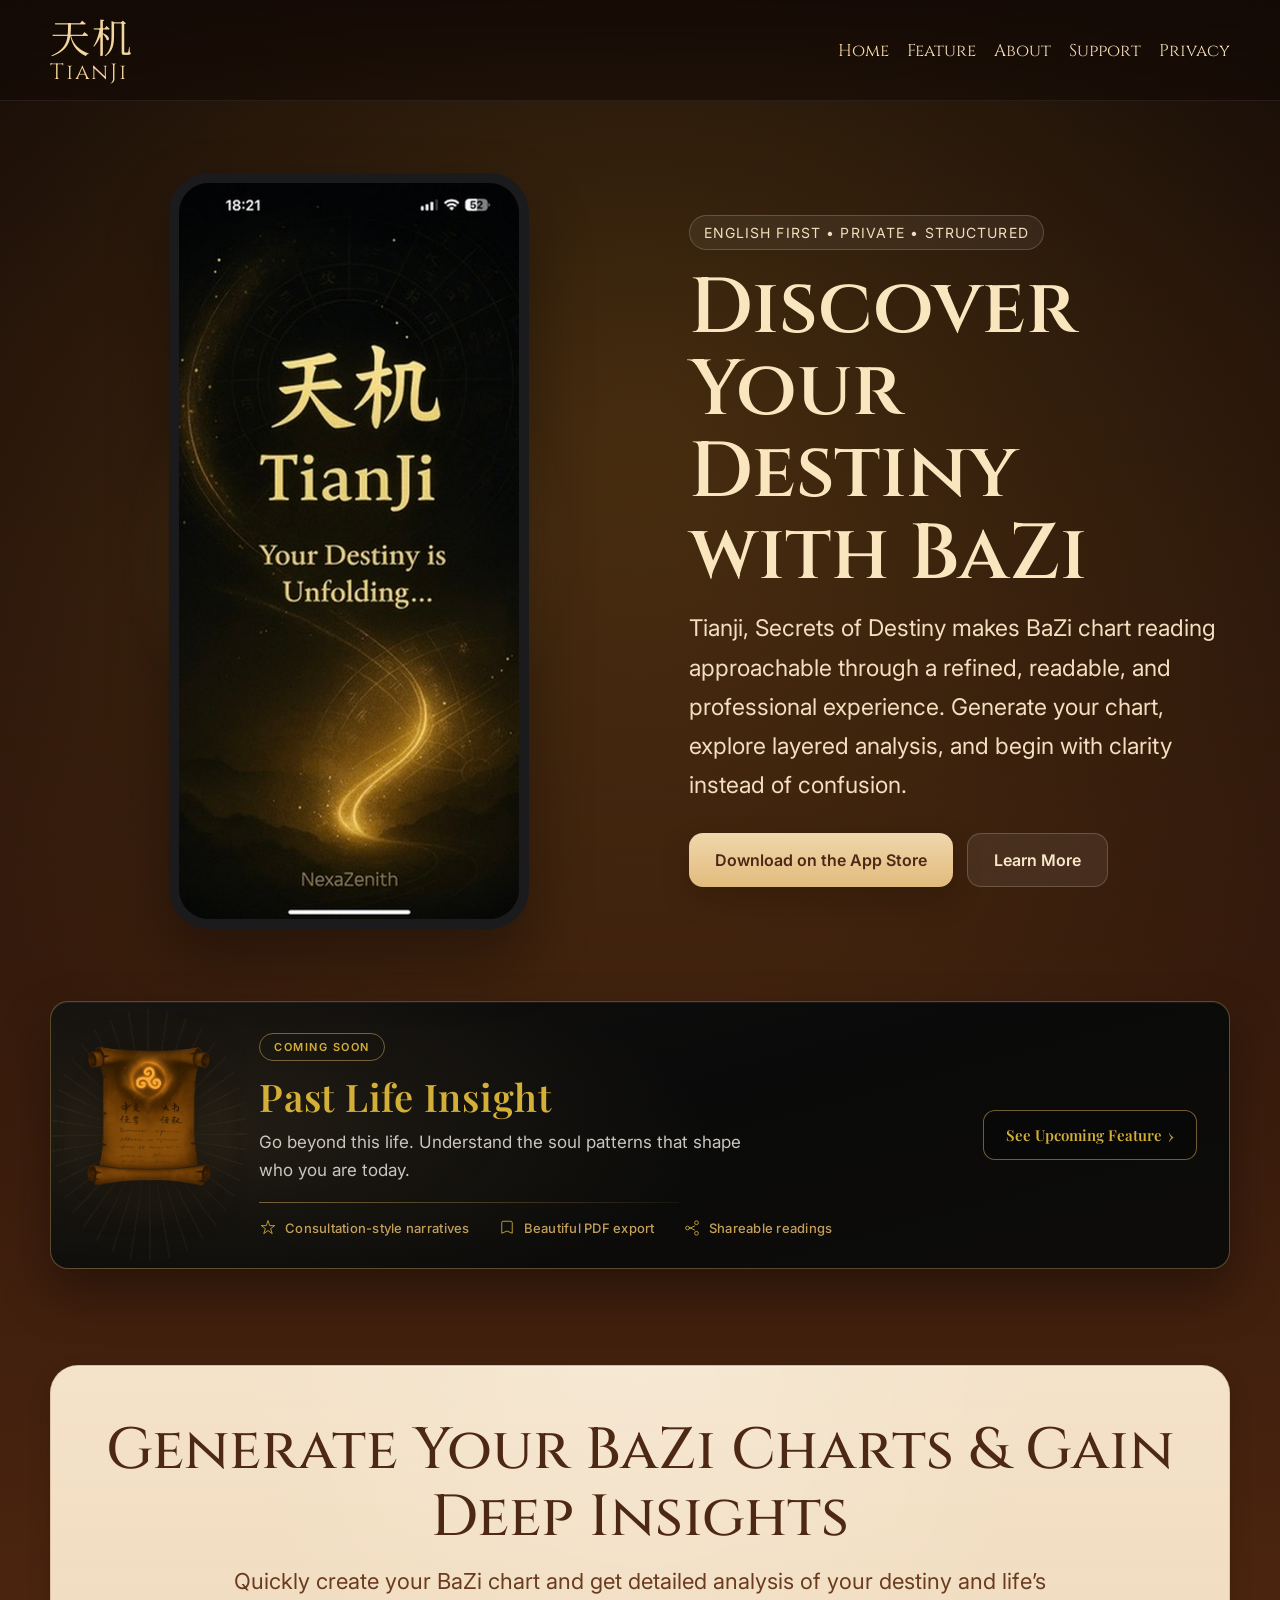
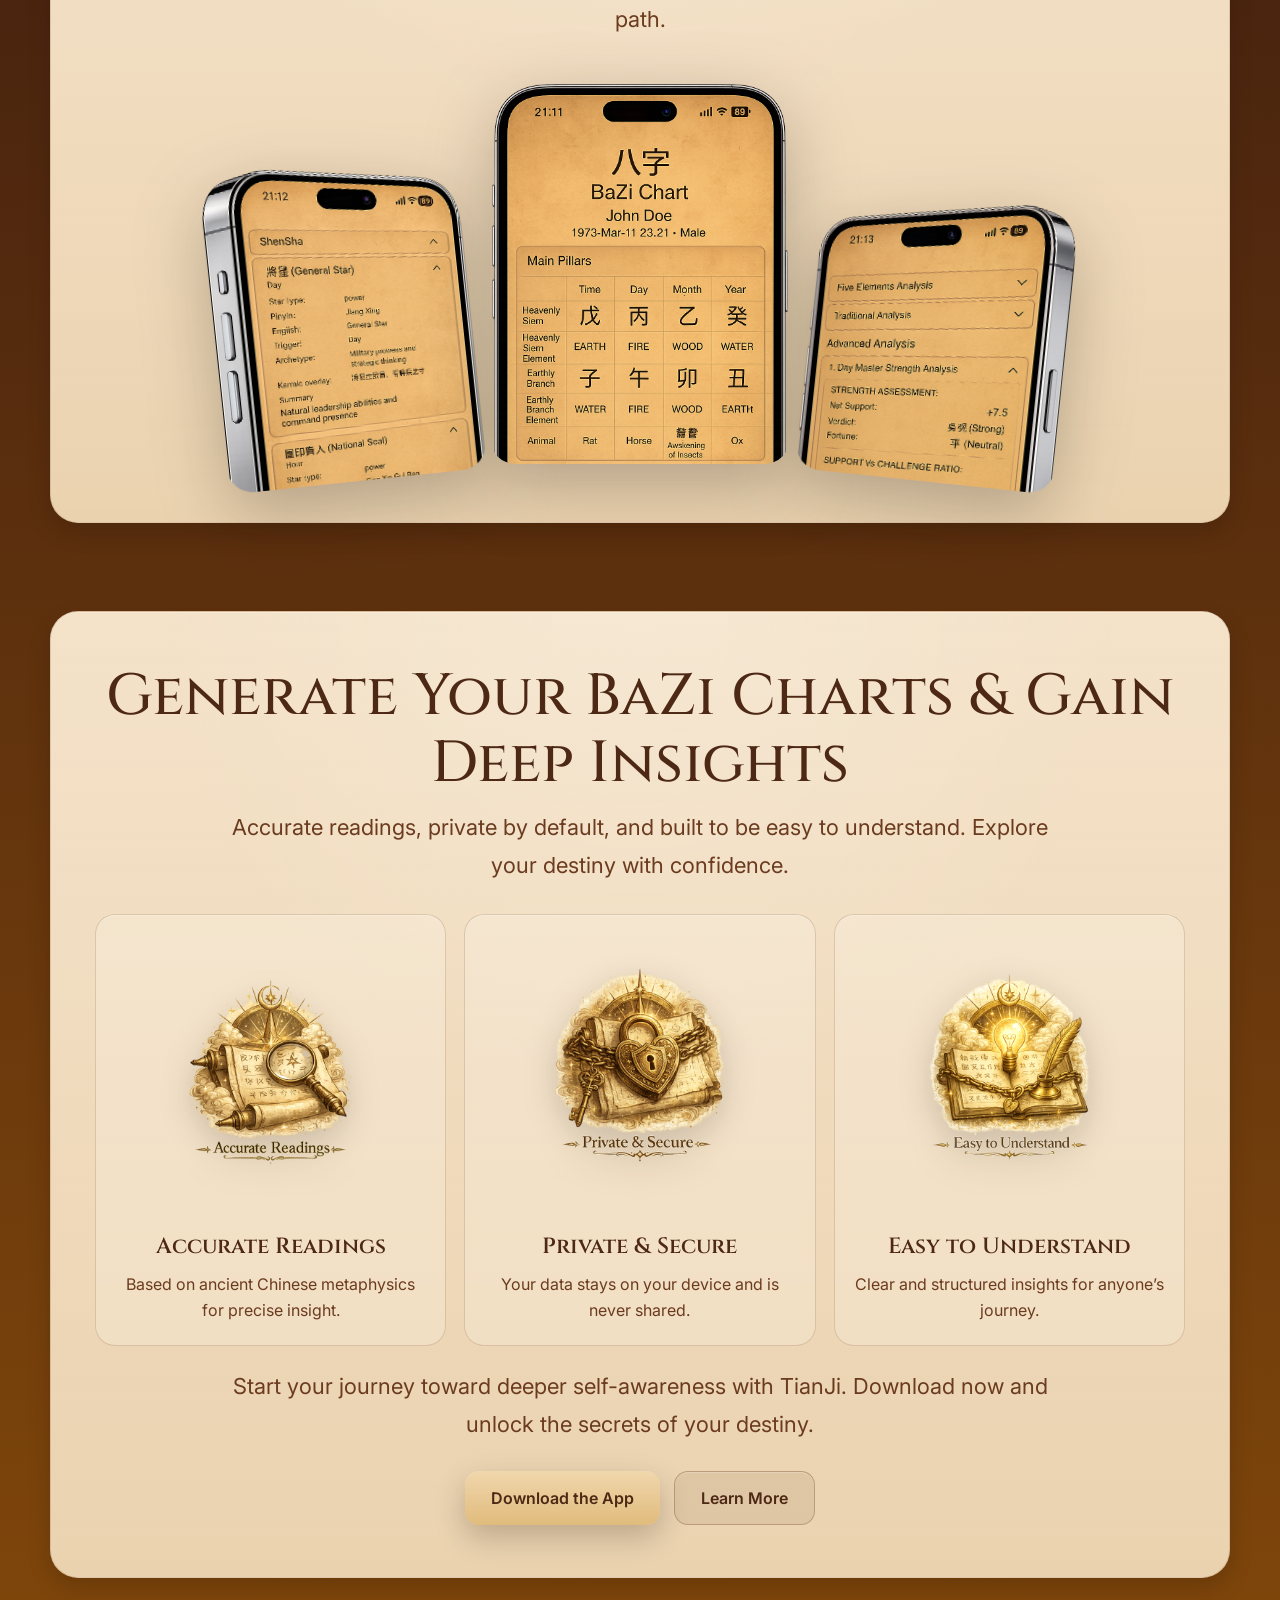
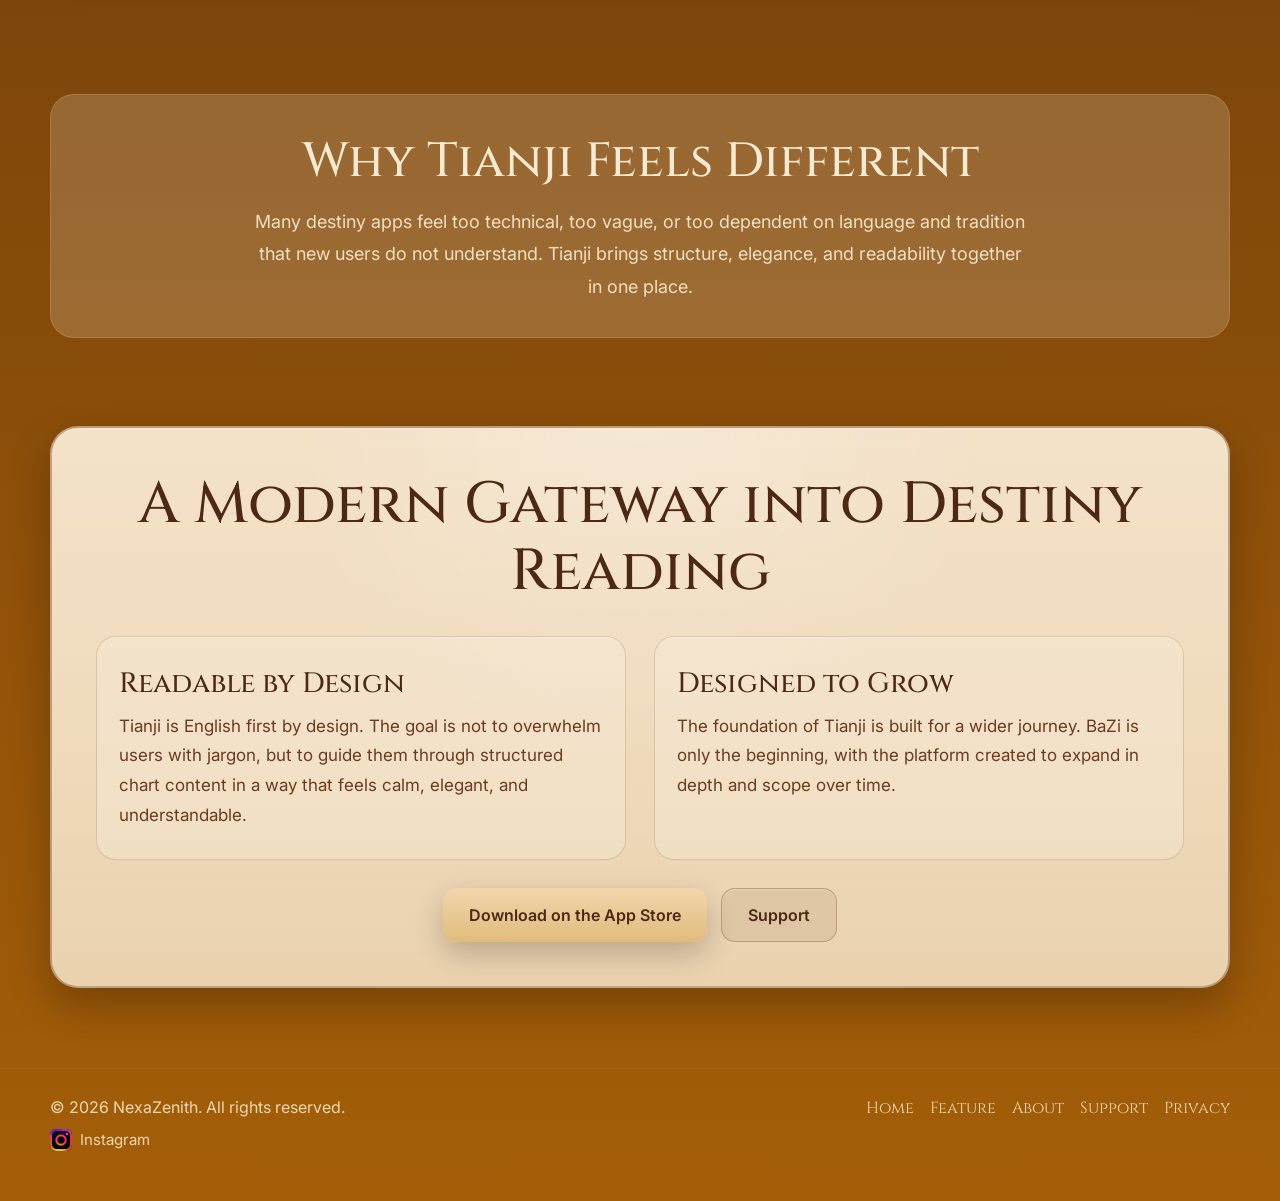
==== commit 281b84ad: "Align Past Life copy with consultation-style wording Update feature hero and spotlight card plus hom" ====
--- a/index.html
+++ b/index.html
@@ -56,7 +56,7 @@
               <span class="coming-soon-features__icon" aria-hidden="true">
                 <svg width="18" height="18" viewBox="0 0 24 24" fill="none" xmlns="http://www.w3.org/2000/svg"><path d="M12 2l2.2 6.8H21l-5.5 4 2.1 6.7L12 15.4 6.4 19.5l2.1-6.7L3 8.8h6.8L12 2z" stroke="currentColor" stroke-width="1.2" stroke-linejoin="round"/></svg>
               </span>
-              <span>AI-guided narratives</span>
+              <span>Consultation-style narratives</span>
             </li>
             <li>
               <span class="coming-soon-features__icon" aria-hidden="true">
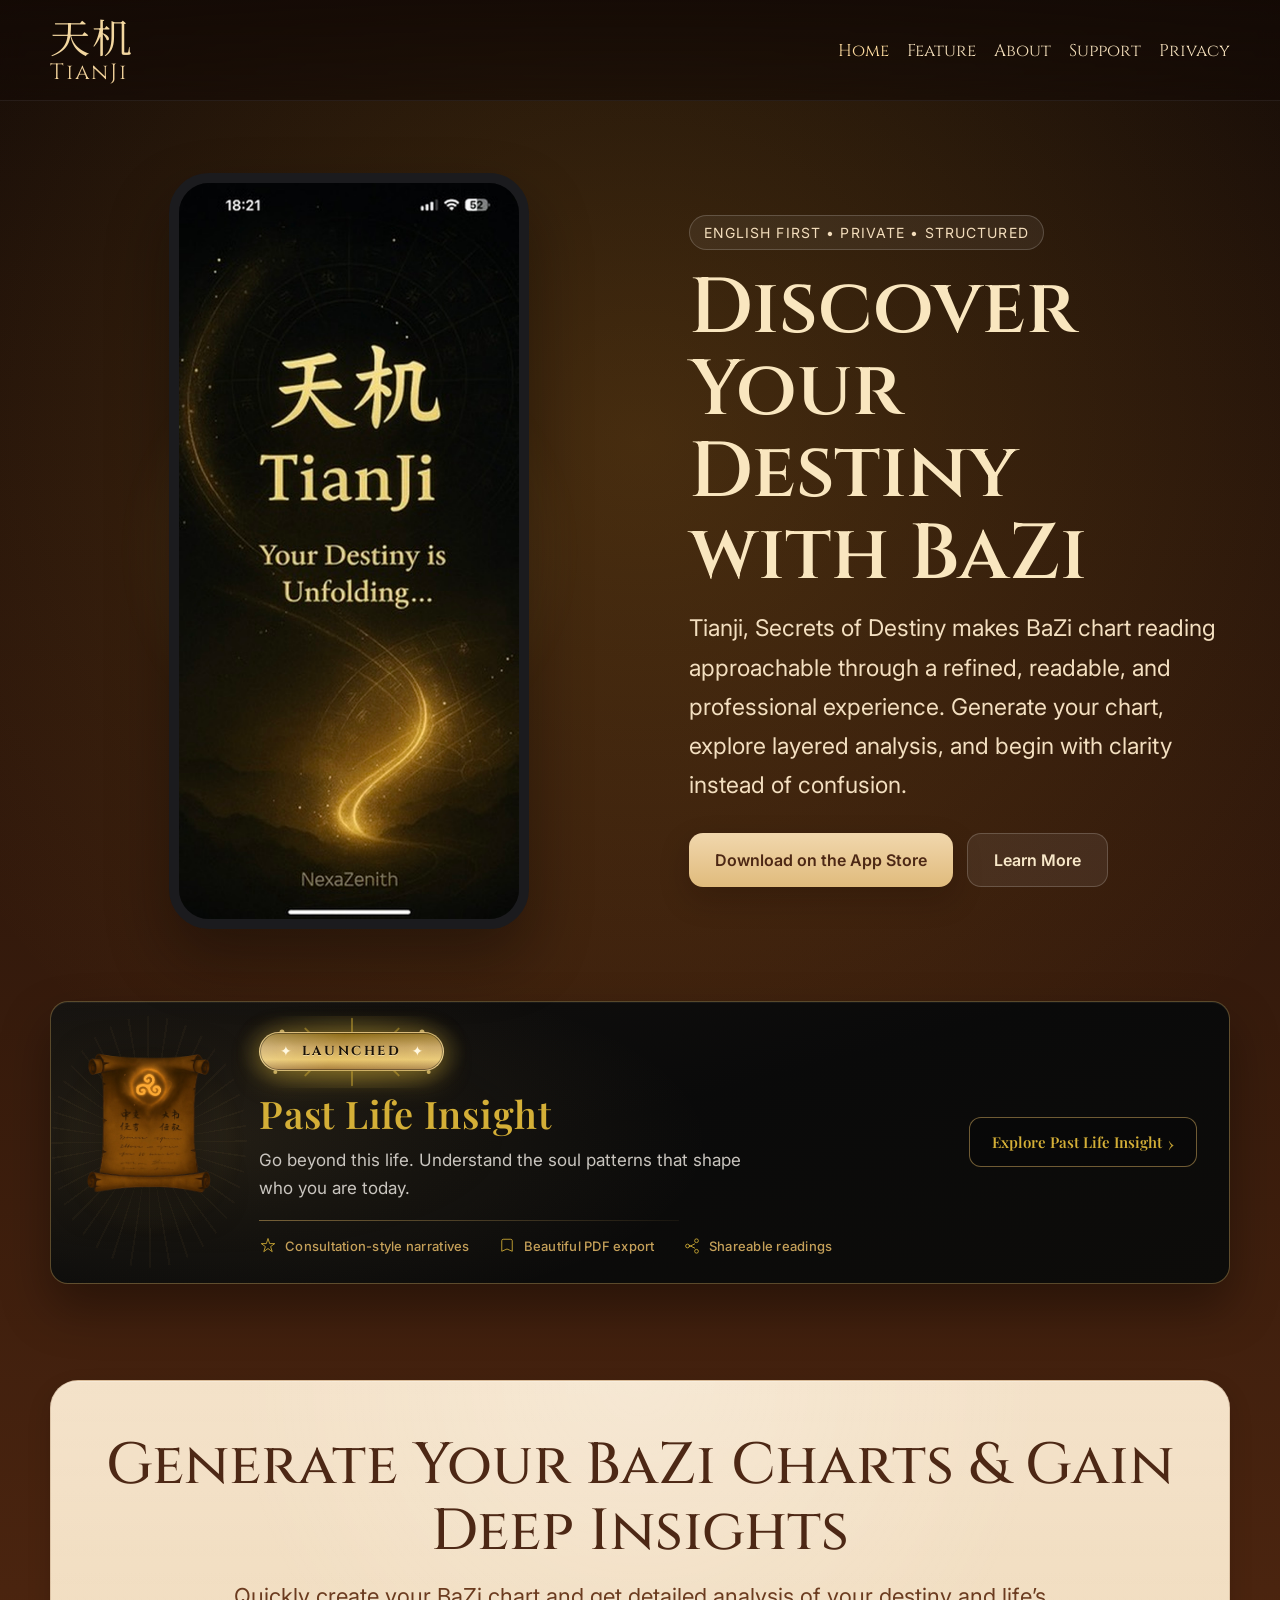
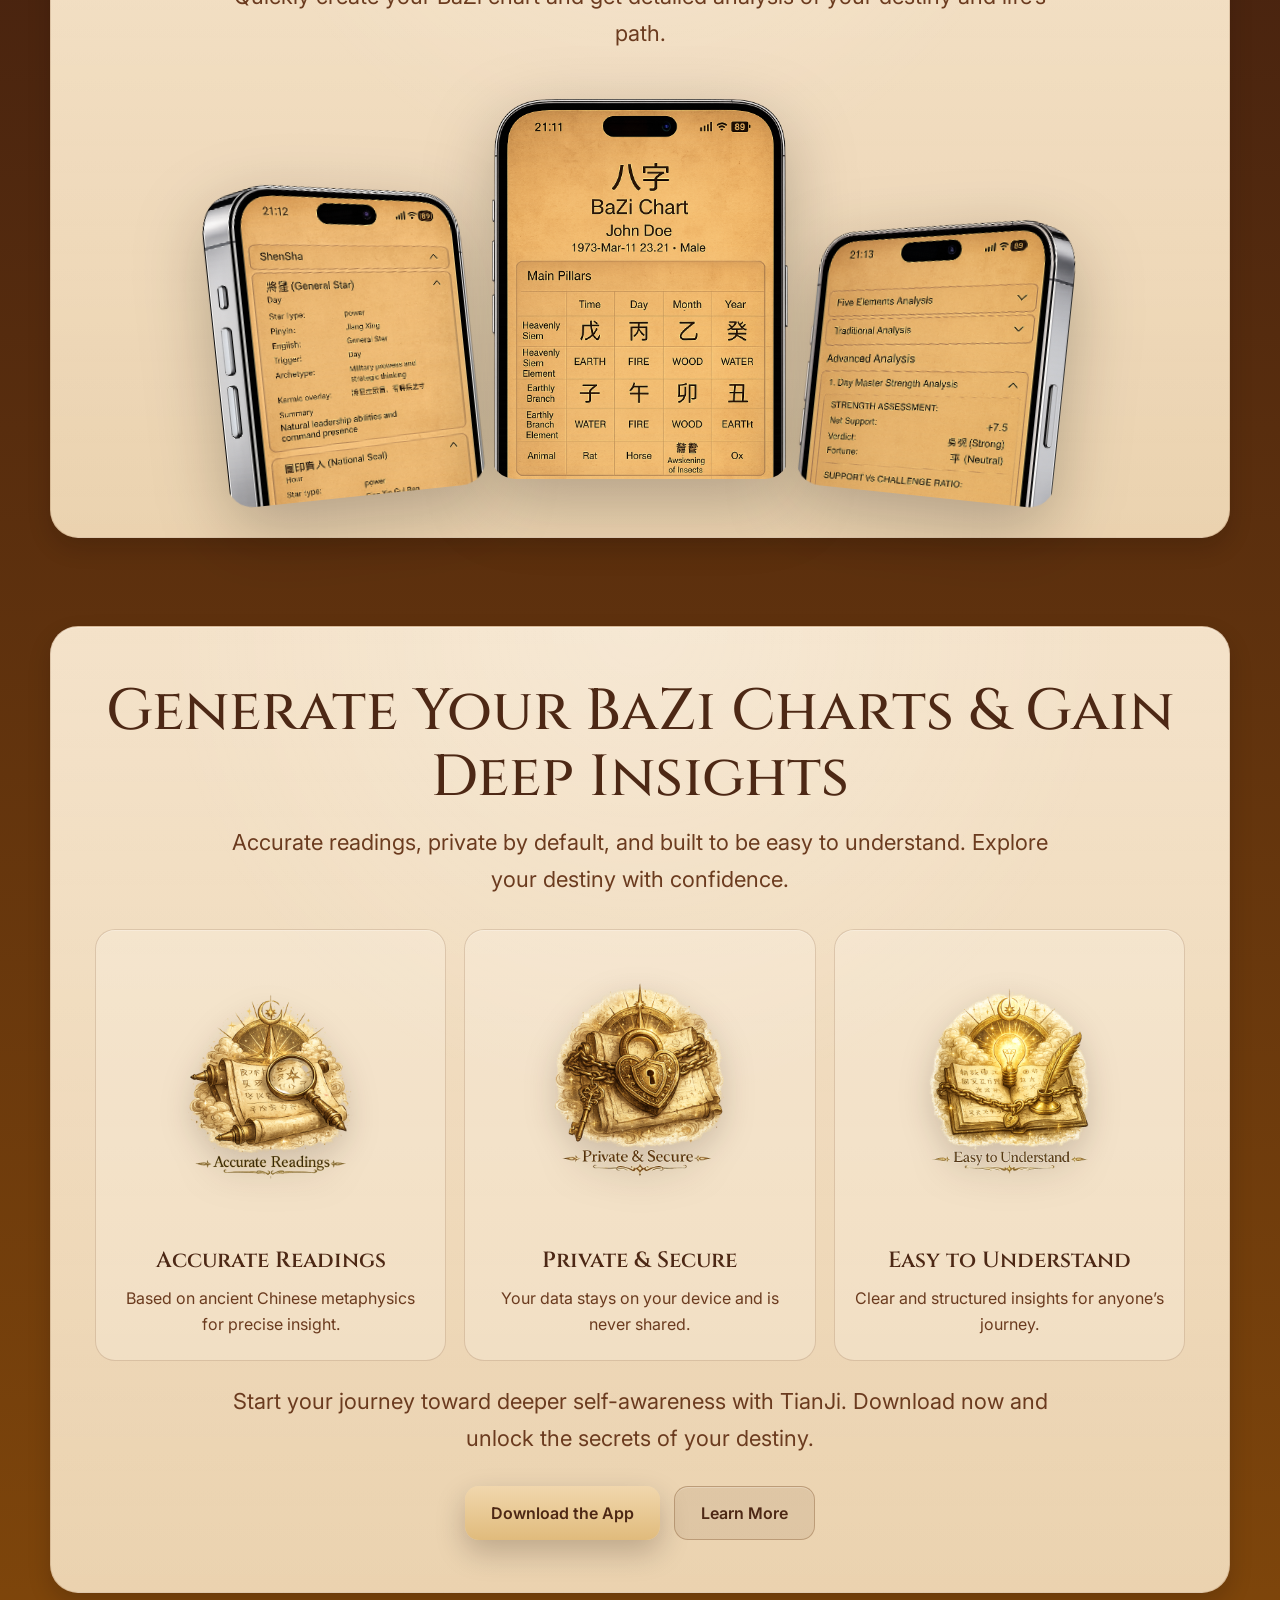
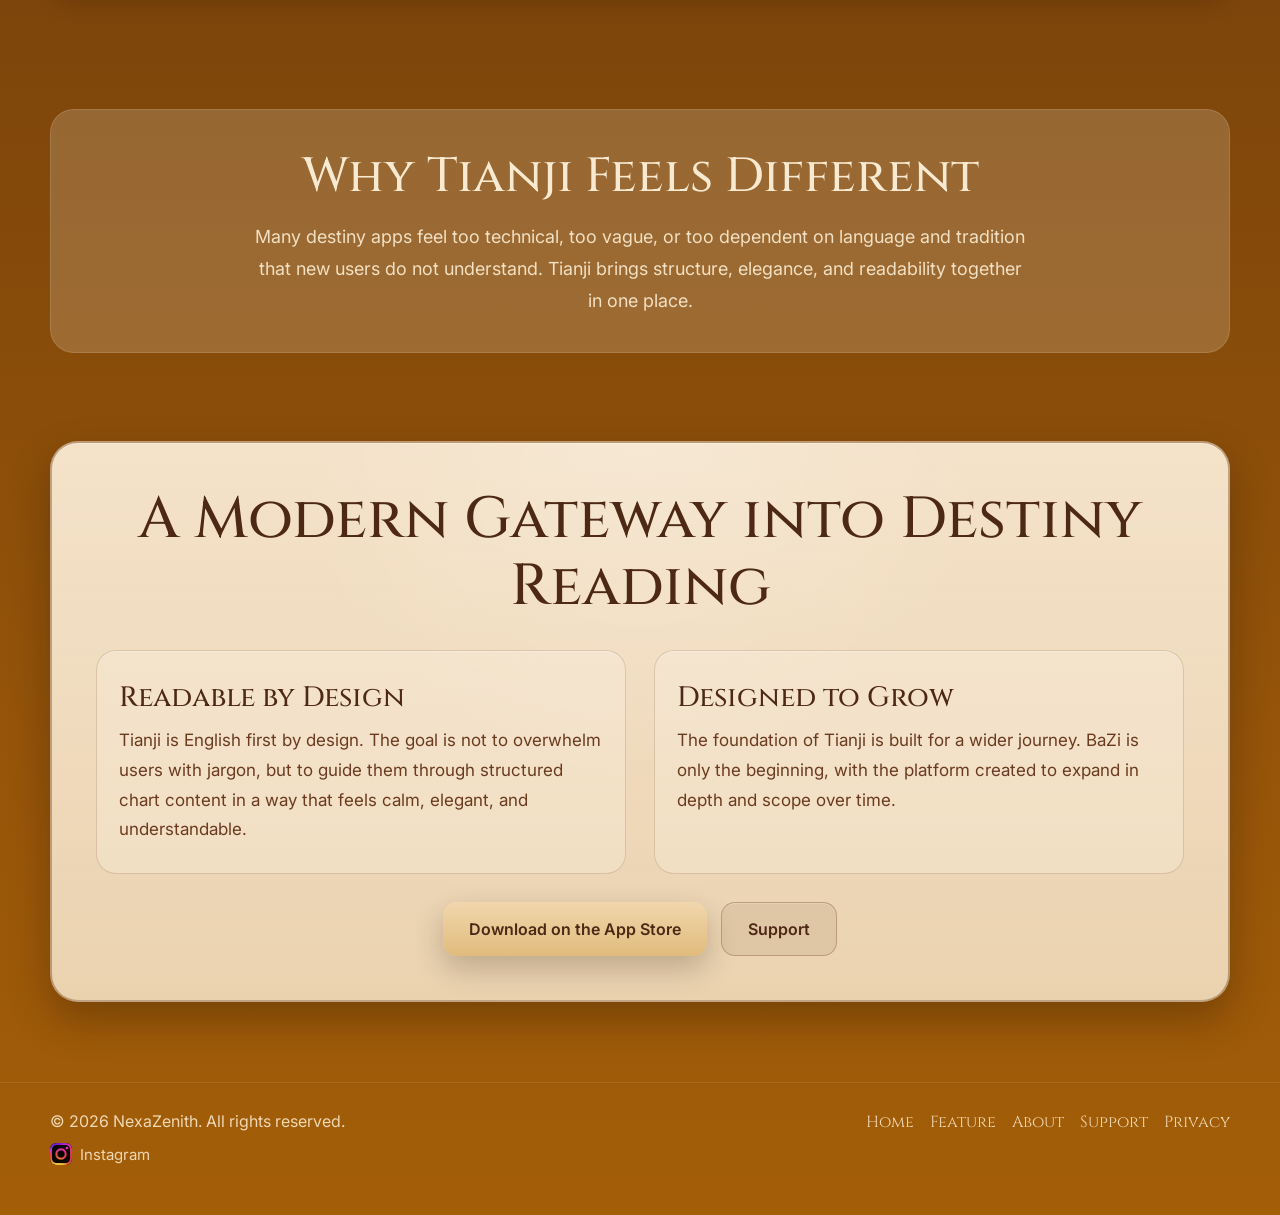
==== commit 8df12e6d: "Celebrate Past Life Insight launch on site Replace Coming soon with animated Launched badge on featu" ====
--- a/index.html
+++ b/index.html
@@ -47,7 +47,17 @@
           <img class="coming-soon-art-img" src="assets/past-life.png" width="160" height="160" alt="" decoding="async" />
         </div>
         <div class="coming-soon-banner__main">
-          <span class="coming-soon-badge">Coming soon</span>
+          <div class="launched-badge" role="status" aria-label="Past Life Insight has launched">
+            <span class="launched-badge__halo" aria-hidden="true"></span>
+            <span class="launched-badge__rays" aria-hidden="true">
+              <svg viewBox="0 0 120 48" xmlns="http://www.w3.org/2000/svg"><g fill="none" stroke="#d4af37" stroke-width="1.2" stroke-linecap="round" opacity=".55"><path d="M60 4v8M60 36v8M28 24H20M100 24h-8M32 10l6 6M88 10l-6 6M32 38l6-6M88 38l-6-6"/></g><g fill="#f5d78a" opacity=".9"><circle cx="18" cy="12" r="1.5"/><circle cx="102" cy="12" r="1.5"/><circle cx="14" cy="36" r="1.2"/><circle cx="106" cy="36" r="1.2"/></g></svg>
+            </span>
+            <span class="launched-badge__core">
+              <span class="launched-badge__spark launched-badge__spark--left" aria-hidden="true">✦</span>
+              <span class="launched-badge__label">Launched</span>
+              <span class="launched-badge__spark launched-badge__spark--right" aria-hidden="true">✦</span>
+            </span>
+          </div>
           <h2 id="coming-soon-heading" class="coming-soon-title">Past Life Insight</h2>
           <p class="coming-soon-lede">Go beyond this life. Understand the soul patterns that shape who you are today.</p>
           <div class="coming-soon-rule" aria-hidden="true"></div>
@@ -73,7 +83,7 @@
           </ul>
         </div>
         <div class="coming-soon-banner__cta">
-          <a class="coming-soon-btn" href="feature.html">See Upcoming Feature <span class="coming-soon-btn__chev" aria-hidden="true">›</span></a>
+          <a class="coming-soon-btn" href="feature.html">Explore Past Life Insight <span class="coming-soon-btn__chev" aria-hidden="true">›</span></a>
         </div>
       </div>
     </div>
--- a/styles.css
+++ b/styles.css
@@ -244,6 +244,105 @@
   letter-spacing:.14em;
   text-transform:uppercase;
   color:var(--coming-gold-bright);
+}
+
+/* Launched celebration badge (feature hero) */
+.launched-badge{
+  position:relative;
+  display:inline-flex;
+  align-items:center;
+  justify-content:center;
+  margin-bottom:4px;
+  min-width:148px;
+  min-height:44px;
+}
+.launched-badge__halo{
+  position:absolute;
+  inset:-14px -28px;
+  border-radius:999px;
+  background:radial-gradient(ellipse 70% 100% at 50% 50%, rgba(212,175,55,.32), transparent 68%);
+  animation:launched-halo-pulse 2.8s ease-in-out infinite;
+}
+.launched-badge__rays{
+  position:absolute;
+  inset:-6px -36px;
+  display:flex;
+  align-items:center;
+  justify-content:center;
+  pointer-events:none;
+  opacity:.85;
+  animation:launched-rays-spin 12s linear infinite;
+}
+.launched-badge__rays svg{width:100%;max-width:200px;height:auto}
+.launched-badge__core{
+  position:relative;
+  z-index:1;
+  display:inline-flex;
+  align-items:center;
+  gap:10px;
+  padding:9px 20px 10px;
+  border-radius:999px;
+  border:1px solid rgba(255,230,160,.55);
+  background:
+    linear-gradient(120deg, rgba(255,255,255,.22) 0%, transparent 42%, rgba(255,255,255,.12) 100%),
+    linear-gradient(180deg, #8b6914 0%, #c5a059 38%, #e8c56a 72%, #a67c3d 100%);
+  box-shadow:
+    0 0 0 1px rgba(0,0,0,.35) inset,
+    0 8px 28px rgba(212,175,55,.35),
+    0 0 24px rgba(212,175,55,.25);
+  overflow:hidden;
+}
+.launched-badge__core::after{
+  content:"";
+  position:absolute;
+  inset:0;
+  background:linear-gradient(105deg, transparent 30%, rgba(255,255,255,.35) 48%, transparent 66%);
+  transform:translateX(-120%);
+  animation:launched-shimmer 3.2s ease-in-out infinite;
+}
+.launched-badge__label{
+  position:relative;
+  z-index:1;
+  font-family:'Cinzel','Playfair Display',Georgia,serif;
+  font-size:13px;
+  font-weight:700;
+  letter-spacing:.2em;
+  text-transform:uppercase;
+  color:#1a1208;
+  text-shadow:0 1px 0 rgba(255,248,220,.45);
+}
+.launched-badge__spark{
+  position:relative;
+  z-index:1;
+  font-size:14px;
+  line-height:1;
+  color:#fff8e0;
+  text-shadow:0 0 10px rgba(255,220,140,.9);
+  animation:launched-sparkle 1.6s ease-in-out infinite;
+}
+.launched-badge__spark--right{animation-delay:.8s}
+@keyframes launched-halo-pulse{
+  0%,100%{opacity:.75;transform:scale(1)}
+  50%{opacity:1;transform:scale(1.06)}
+}
+@keyframes launched-rays-spin{
+  from{transform:rotate(0deg)}
+  to{transform:rotate(360deg)}
+}
+@keyframes launched-shimmer{
+  0%,100%{transform:translateX(-120%)}
+  45%,55%{transform:translateX(120%)}
+}
+@keyframes launched-sparkle{
+  0%,100%{opacity:.65;transform:scale(.92)}
+  50%{opacity:1;transform:scale(1.12)}
+}
+@media (prefers-reduced-motion:reduce){
+  .launched-badge__halo,
+  .launched-badge__rays,
+  .launched-badge__core::after,
+  .launched-badge__spark{animation:none}
+  .launched-badge__halo{opacity:.9}
 }
 .coming-soon-title{
   margin:14px 0 10px;
@@ -708,6 +807,7 @@
   }
   .coming-soon-banner__art{width:min(120px, 32vw);min-height:120px}
   .coming-soon-banner__main{text-align:center}
+  .coming-soon-banner__main .launched-badge{margin-left:auto;margin-right:auto}
   .coming-soon-lede{margin-left:auto;margin-right:auto}
   .coming-soon-rule{margin-left:auto;margin-right:auto}
   .coming-soon-features{justify-content:center}
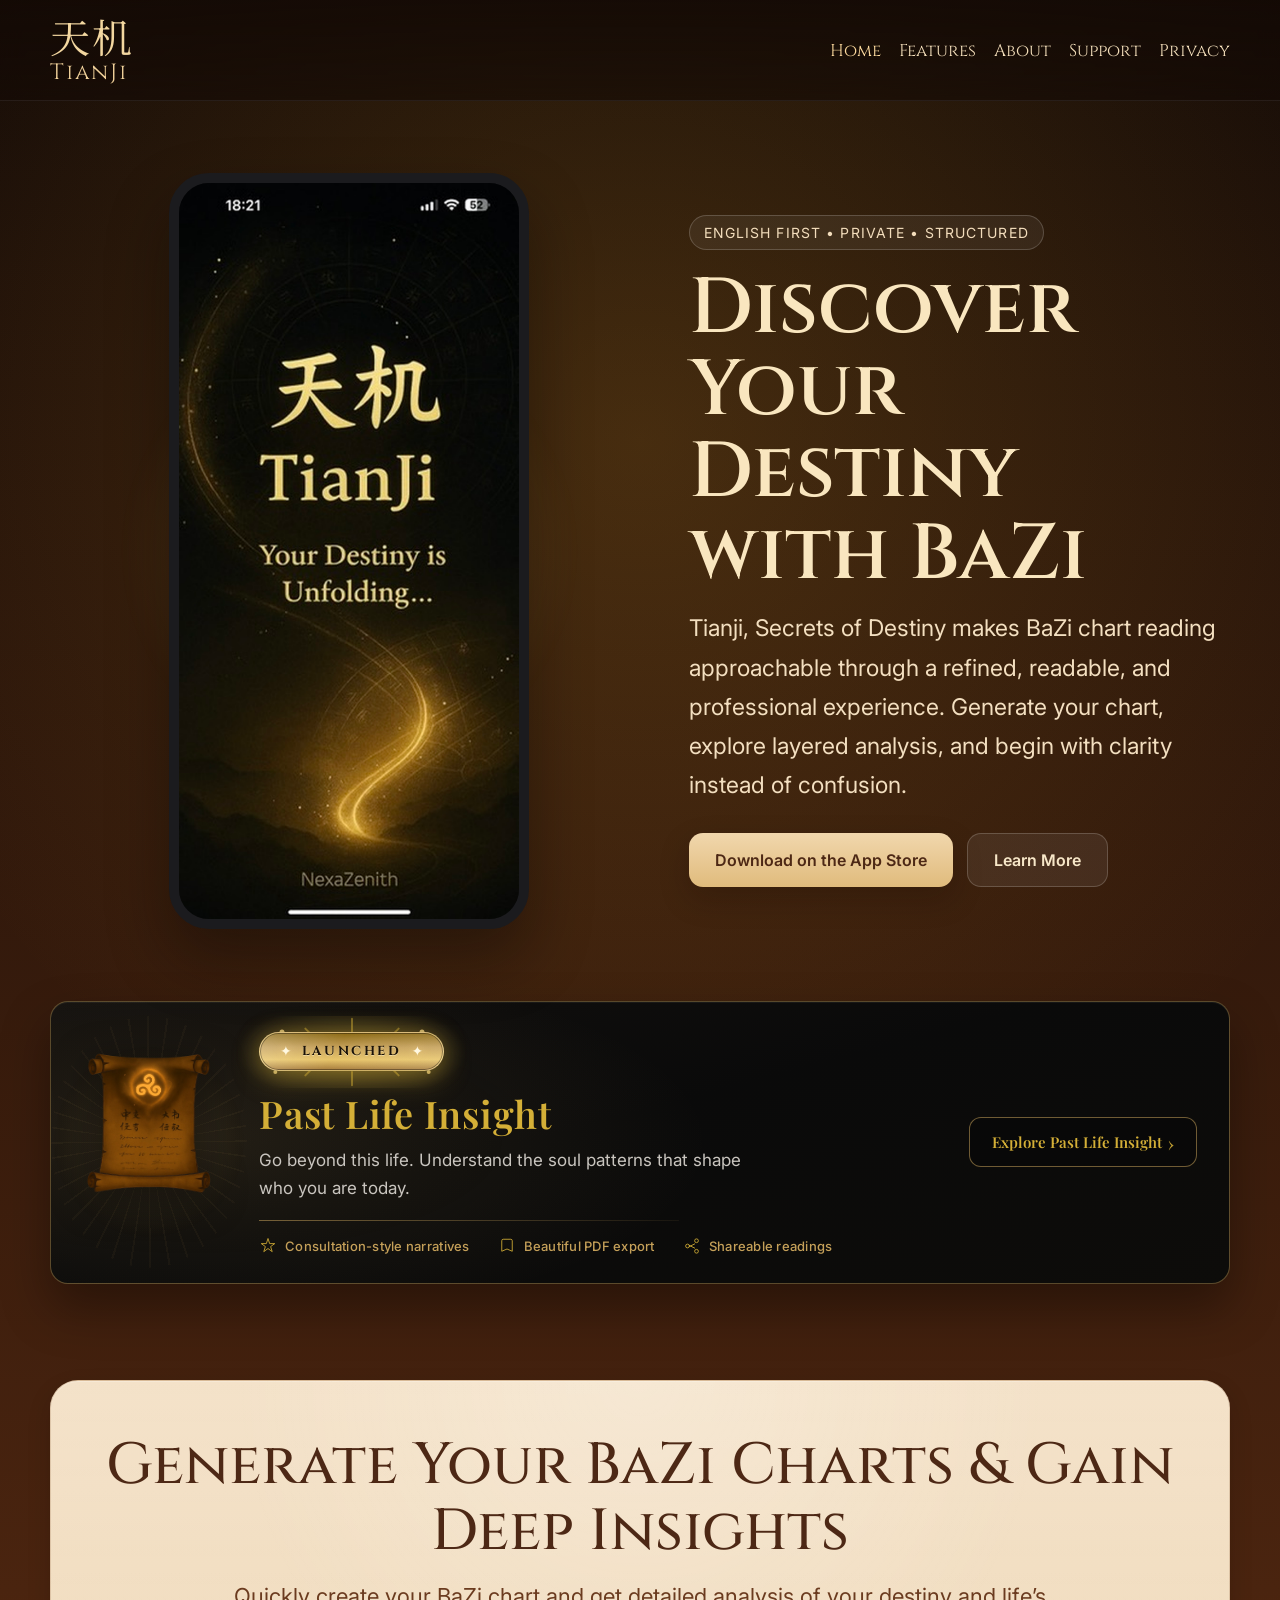
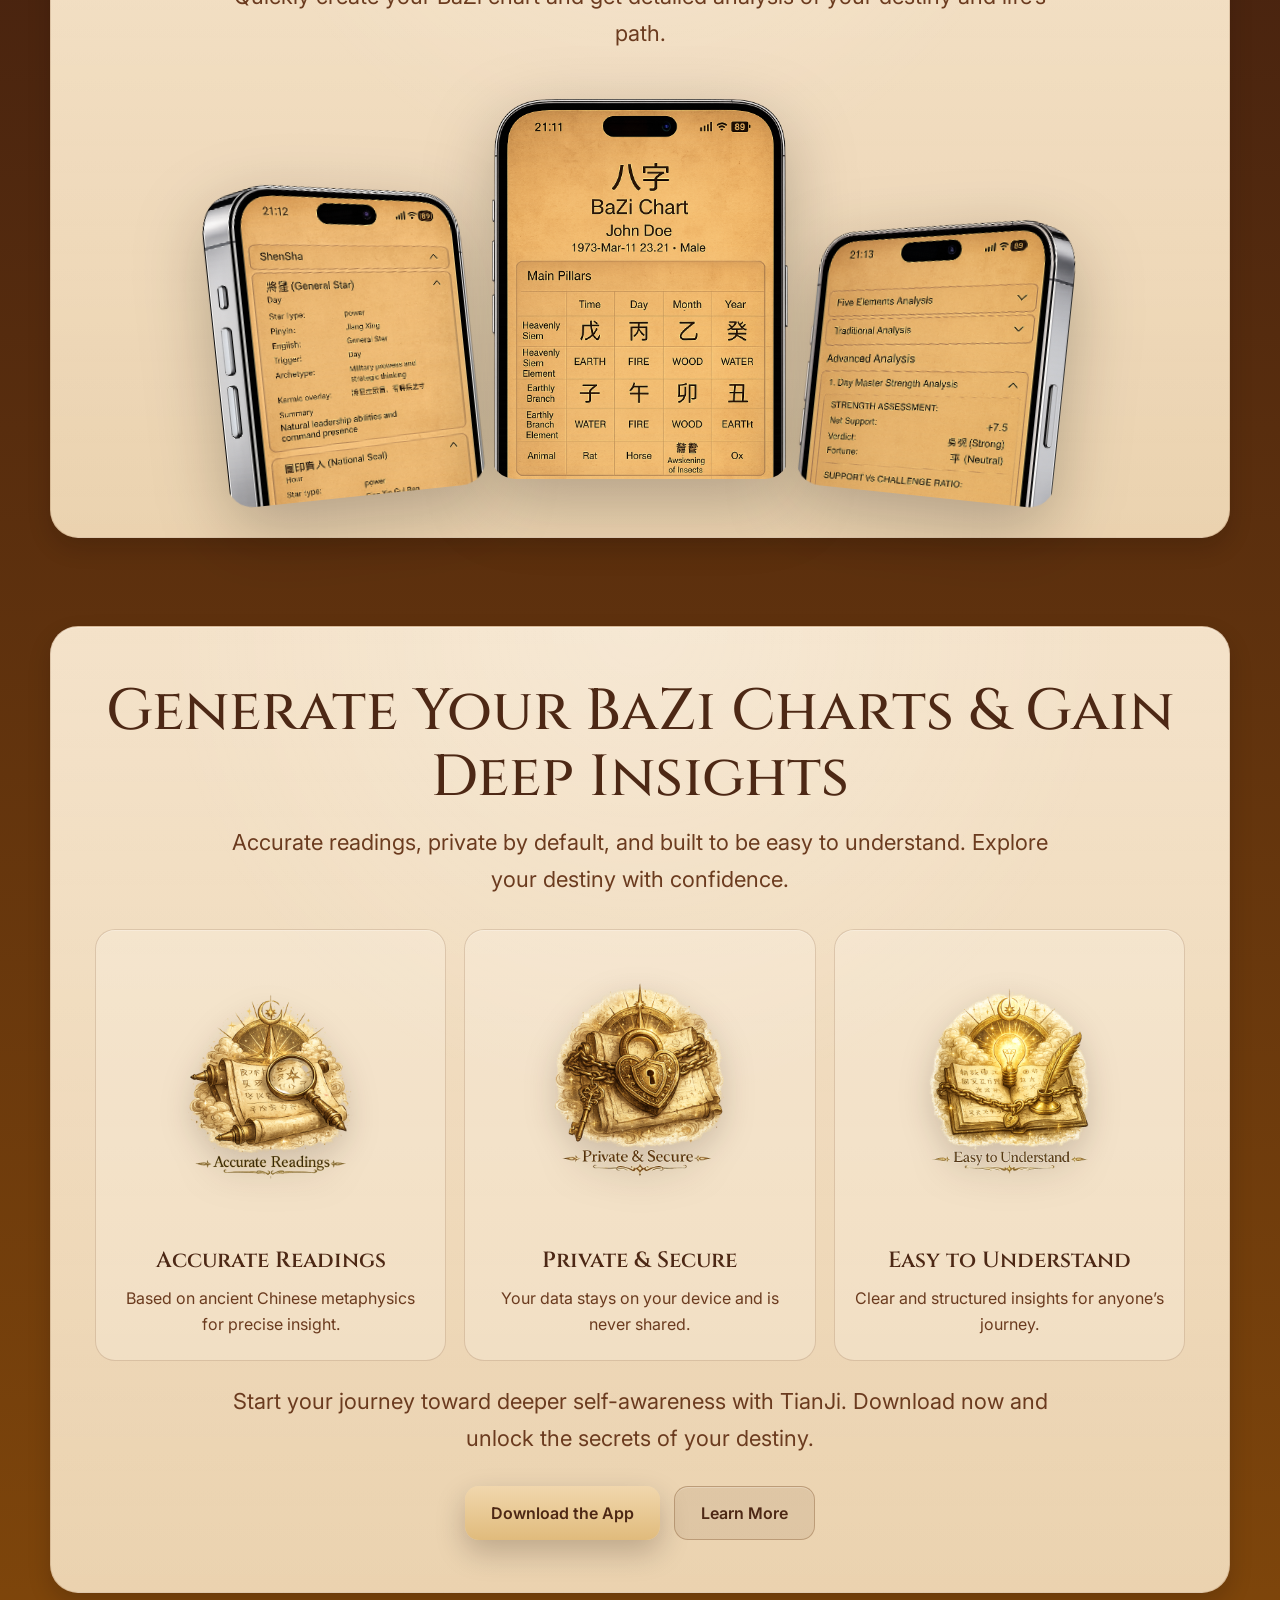
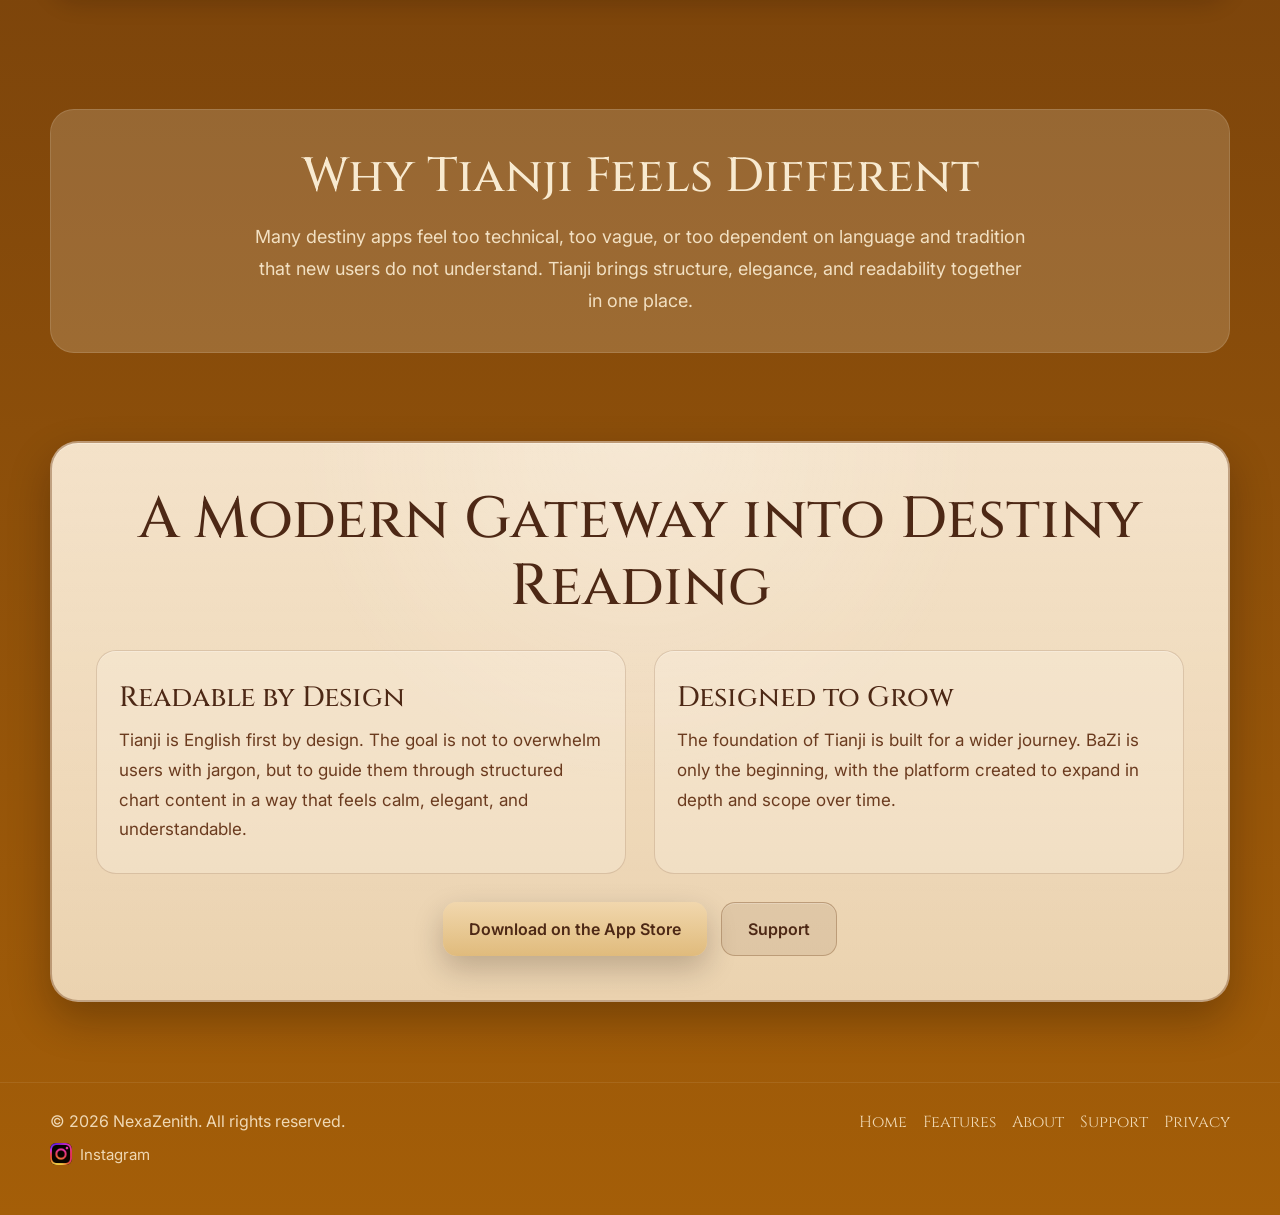
==== commit 240a42d0: "Rebuild Features page as a hub for BaZi and Past Life Insight. Adds catalog, spotlight, layered Past" ====
--- a/index.html
+++ b/index.html
@@ -12,7 +12,7 @@
     <a href="index.html" class="brand"><span class="brand-cn">天机</span><span class="brand-en">TianJi</span></a>
     <nav class="nav-links">
       <a class="active" href="index.html">Home</a>
-      <a href="feature.html">Feature</a>
+      <a href="feature.html">Features</a>
       <a href="about.html">About</a>
       <a href="support.html">Support</a>
       <a href="privacy.html">Privacy</a>
@@ -83,7 +83,7 @@
           </ul>
         </div>
         <div class="coming-soon-banner__cta">
-          <a class="coming-soon-btn" href="feature.html">Explore Past Life Insight <span class="coming-soon-btn__chev" aria-hidden="true">›</span></a>
+          <a class="coming-soon-btn" href="feature.html#past-life">Explore Past Life Insight <span class="coming-soon-btn__chev" aria-hidden="true">›</span></a>
         </div>
       </div>
     </div>
@@ -192,7 +192,7 @@
     </div>
     <div class="footer-links">
       <a href="index.html">Home</a>
-      <a href="feature.html">Feature</a>
+      <a href="feature.html">Features</a>
       <a href="about.html">About</a>
       <a href="support.html">Support</a>
       <a href="privacy.html">Privacy</a>
--- a/styles.css
+++ b/styles.css
@@ -610,6 +610,460 @@
 }
 .feature-main{position:relative;z-index:1}
 
+/* Features hub */
+.features-hub-hero{padding:48px 0 20px;text-align:center}
+.features-hub-hero__inner{max-width:640px;margin:0 auto}
+.features-hub-eyebrow{
+  margin:0 0 10px;
+  font-size:12px;
+  font-weight:600;
+  letter-spacing:.18em;
+  text-transform:uppercase;
+  color:#c5a059;
+}
+.features-hub-title{
+  margin:0 0 14px;
+  font-family:'Playfair Display','Cinzel',Georgia,serif;
+  font-size:clamp(34px,5vw,48px);
+  font-weight:600;
+  line-height:1.1;
+  color:#d4af37;
+  letter-spacing:.02em;
+}
+.features-hub-lede{
+  margin:0;
+  font-size:clamp(16px,1.85vw,18px);
+  line-height:1.75;
+  color:#c9c5bf;
+}
+
+.features-spotlight{padding:4px 0 20px}
+
+.feature-showcase{
+  position:relative;
+  display:grid;
+  grid-template-columns:minmax(0,200px) minmax(0,1fr);
+  gap:20px 28px;
+  align-items:center;
+  max-width:880px;
+  margin:0 auto;
+  padding:18px 22px;
+  border-radius:18px;
+  border:1px solid rgba(197,160,89,.35);
+  background:
+    linear-gradient(135deg, rgba(197,160,89,.08) 0%, transparent 42%),
+    linear-gradient(180deg, rgba(0,0,0,.32) 0%, rgba(0,0,0,.2) 100%);
+  box-shadow:0 12px 28px rgba(0,0,0,.22), inset 0 1px 0 rgba(255,255,255,.04);
+  overflow:hidden;
+}
+.feature-showcase__ribbon{
+  position:absolute;
+  top:12px;
+  right:-32px;
+  z-index:2;
+  padding:4px 36px;
+  font-size:10px;
+  font-weight:700;
+  letter-spacing:.14em;
+  text-transform:uppercase;
+  color:#1a1208;
+  background:linear-gradient(180deg,#f0d878,#c5a059);
+  transform:rotate(36deg);
+  box-shadow:0 3px 10px rgba(0,0,0,.22);
+}
+.feature-showcase__visual{
+  position:relative;
+  display:flex;
+  align-items:flex-end;
+  justify-content:center;
+  gap:6px;
+  min-height:0;
+  padding:0;
+}
+.feature-showcase__glow{
+  position:absolute;
+  inset:20% 0 0;
+  border-radius:50%;
+  background:radial-gradient(ellipse 80% 70% at 50% 90%, rgba(212,175,55,.18), transparent 68%);
+  pointer-events:none;
+}
+.feature-showcase__phone.feature-phone-placeholder{
+  width:118px;
+  padding:7px 6px;
+  border-width:6px;
+  border-radius:22px;
+  box-shadow:0 14px 28px rgba(0,0,0,.4), inset 0 0 0 1px rgba(197,160,89,.12);
+}
+.feature-showcase__phone .feature-phone-placeholder__screen{border-radius:14px}
+.feature-showcase__phone .feature-phone-placeholder__screen--live img{
+  width:100%;
+  height:100%;
+  object-fit:contain;
+  object-position:50% 0;
+}
+.feature-showcase__scroll{
+  position:relative;
+  z-index:1;
+  flex:0 0 auto;
+  display:block;
+  width:52px;
+  height:auto;
+  max-height:78px;
+  margin:0 0 10px -14px;
+  object-fit:contain;
+  object-position:center bottom;
+  aspect-ratio:200 / 300;
+  filter:drop-shadow(0 8px 16px rgba(0,0,0,.4));
+  opacity:.9;
+}
+.feature-showcase__label{
+  margin:0 0 4px;
+  font-size:11px;
+  font-weight:600;
+  letter-spacing:.14em;
+  text-transform:uppercase;
+  color:#c5a059;
+}
+.feature-showcase__title{
+  margin:0 0 8px;
+  font-family:'Playfair Display','Cinzel',Georgia,serif;
+  font-size:clamp(22px,3vw,28px);
+  font-weight:600;
+  line-height:1.15;
+  color:#e8c97a;
+}
+.feature-showcase__lede{
+  margin:0 0 14px;
+  max-width:520px;
+  font-size:14px;
+  line-height:1.6;
+  color:#c9c5bf;
+}
+.feature-showcase__steps{
+  margin:0 0 14px;
+  padding:0;
+  list-style:none;
+  display:grid;
+  gap:8px;
+}
+.feature-showcase__steps li{
+  display:flex;
+  align-items:flex-start;
+  gap:10px;
+}
+.feature-showcase__step-num{
+  flex:0 0 auto;
+  width:22px;
+  height:22px;
+  display:flex;
+  align-items:center;
+  justify-content:center;
+  border-radius:50%;
+  font-size:11px;
+  font-weight:700;
+  color:#1a1208;
+  background:linear-gradient(180deg,#e8c56a,#c5a059);
+  border:1px solid rgba(255,230,160,.35);
+}
+.feature-showcase__step-text{
+  padding-top:1px;
+  font-size:13px;
+  line-height:1.5;
+  color:#e8e4dc;
+}
+.feature-showcase__step-text strong{
+  font-weight:600;
+  color:#e8c97a;
+}
+.feature-showcase__cta{
+  display:inline-flex;
+  align-items:center;
+  gap:6px;
+  padding:9px 16px;
+  border-radius:10px;
+  font-size:14px;
+  font-weight:600;
+  color:#e8c97a;
+  border:1px solid rgba(197,160,89,.5);
+  background:rgba(0,0,0,.2);
+  transition:border-color .18s ease, background .18s ease, color .18s ease;
+}
+.feature-showcase__cta:hover{
+  border-color:rgba(232,197,122,.75);
+  background:rgba(197,160,89,.12);
+  color:#fff8e8;
+}
+
+.features-catalog{padding:12px 0 40px}
+.features-catalog-heading{
+  margin:0 0 8px;
+  text-align:center;
+  font-family:'Playfair Display','Cinzel',Georgia,serif;
+  font-size:clamp(26px,3.5vw,34px);
+  font-weight:600;
+  color:#e8c97a;
+}
+.features-catalog-lede{
+  margin:0 auto 28px;
+  max-width:480px;
+  text-align:center;
+  font-size:16px;
+  line-height:1.6;
+  color:#a9a29a;
+}
+.features-catalog-grid{
+  display:grid;
+  grid-template-columns:repeat(3,minmax(0,1fr));
+  gap:18px;
+}
+.features-catalog-grid--two{
+  grid-template-columns:repeat(2,minmax(0,1fr));
+  max-width:820px;
+  margin:0 auto;
+}
+.features-catalog-card{
+  display:flex;
+  flex-direction:column;
+  border-radius:18px;
+  border:1px solid rgba(197,160,89,.38);
+  background:rgba(0,0,0,.28);
+  box-shadow:inset 0 1px 0 rgba(255,255,255,.04);
+  overflow:hidden;
+  transition:border-color .18s ease, transform .18s ease, box-shadow .18s ease;
+}
+a.features-catalog-card:hover{
+  border-color:rgba(232,197,122,.65);
+  transform:translateY(-2px);
+  box-shadow:0 14px 32px rgba(0,0,0,.32), inset 0 1px 0 rgba(255,255,255,.06);
+}
+.features-catalog-card--highlight{
+  border-color:rgba(232,197,122,.55);
+  box-shadow:0 0 0 1px rgba(212,175,55,.12), inset 0 1px 0 rgba(255,255,255,.05);
+}
+.features-catalog-card--soon{
+  opacity:.88;
+  cursor:default;
+}
+.features-catalog-card__media{
+  position:relative;
+  display:flex;
+  align-items:flex-end;
+  justify-content:center;
+  min-height:140px;
+  padding:18px 16px 0;
+  background:radial-gradient(ellipse 80% 70% at 50% 100%, rgba(197,160,89,.14), transparent 68%);
+}
+.features-catalog-card__media img{
+  display:block;
+  width:min(120px, 42%);
+  height:auto;
+  max-height:160px;
+  object-fit:contain;
+  filter:drop-shadow(0 12px 24px rgba(0,0,0,.4));
+}
+.features-catalog-card--highlight .features-catalog-card__media img{width:min(100px, 38%)}
+.features-catalog-card__media--placeholder{
+  align-items:center;
+  min-height:140px;
+  padding:28px 16px;
+}
+.features-catalog-card__placeholder-icon{
+  font-size:36px;
+  line-height:1;
+  color:rgba(212,175,55,.45);
+}
+.features-catalog-card__body{
+  flex:1;
+  display:flex;
+  flex-direction:column;
+  padding:18px 18px 20px;
+  text-align:left;
+}
+.feature-status{
+  display:inline-block;
+  align-self:flex-start;
+  margin-bottom:10px;
+  padding:4px 10px;
+  border-radius:999px;
+  font-size:10px;
+  font-weight:700;
+  letter-spacing:.12em;
+  text-transform:uppercase;
+}
+.feature-status--live{
+  color:#e8e4dc;
+  border:1px solid rgba(197,160,89,.45);
+  background:rgba(197,160,89,.12);
+}
+.feature-status--new{
+  color:#1a1208;
+  border:1px solid rgba(255,230,160,.4);
+  background:linear-gradient(180deg,#e8c56a,#c5a059);
+}
+.feature-status--soon{
+  color:#c9c5bf;
+  border:1px solid rgba(197,160,89,.28);
+  background:rgba(255,255,255,.04);
+}
+.features-catalog-card__title{
+  margin:0 0 8px;
+  font-family:'Playfair Display','Cinzel',Georgia,serif;
+  font-size:18px;
+  font-weight:600;
+  line-height:1.25;
+  color:#e8c97a;
+}
+.features-catalog-card__desc{
+  margin:0;
+  flex:1;
+  font-size:14px;
+  line-height:1.55;
+  color:#a9a29a;
+}
+.features-catalog-card__link{
+  margin-top:14px;
+  font-size:14px;
+  font-weight:600;
+  color:#d4af37;
+}
+
+.feature-detail{
+  padding:44px 0;
+  scroll-margin-top:88px;
+  border-top:1px solid rgba(197,160,89,.22);
+}
+.feature-detail__header{
+  max-width:640px;
+  margin:0 auto 28px;
+  text-align:center;
+}
+.feature-detail__title{
+  margin:12px 0 12px;
+  font-family:'Playfair Display','Cinzel',Georgia,serif;
+  font-size:clamp(28px,4vw,40px);
+  font-weight:600;
+  line-height:1.15;
+  color:#d4af37;
+}
+.feature-detail__lede{
+  margin:0;
+  font-size:clamp(16px,1.85vw,18px);
+  line-height:1.75;
+  color:#c9c5bf;
+}
+.feature-detail__panel{
+  padding:28px 24px 32px;
+  border-radius:20px;
+  border:1px solid rgba(197,160,89,.32);
+  background:rgba(0,0,0,.24);
+  box-shadow:inset 0 1px 0 rgba(255,255,255,.04);
+}
+body.page-feature .feature-detail__panel .device img{
+  filter:drop-shadow(0 22px 34px rgba(0,0,0,.45));
+}
+.feature-detail__bullets{
+  margin:28px auto 0;
+  max-width:640px;
+  padding:0;
+  list-style:none;
+  display:grid;
+  gap:12px;
+}
+.feature-detail__bullets li{
+  position:relative;
+  padding-left:22px;
+  font-size:16px;
+  line-height:1.65;
+  color:#e8e4dc;
+}
+.feature-detail__bullets li::before{
+  content:"✦";
+  position:absolute;
+  left:0;
+  top:.1em;
+  font-size:12px;
+  color:#d4af37;
+}
+.feature-detail__expand{
+  margin-top:8px;
+  border-radius:20px;
+  border:1px solid rgba(197,160,89,.28);
+  background:rgba(0,0,0,.18);
+  overflow:hidden;
+}
+.feature-hero--nested{padding:40px 0 28px}
+
+.feature-depth__header{
+  max-width:640px;
+  margin:0 auto 22px;
+  text-align:center;
+}
+.feature-depth__title{
+  margin:0 0 10px;
+  font-family:'Playfair Display','Cinzel',Georgia,serif;
+  font-size:clamp(22px,3vw,28px);
+  font-weight:600;
+  line-height:1.2;
+  color:#e8c97a;
+}
+.feature-depth__intro{
+  margin:0;
+  font-size:15px;
+  line-height:1.65;
+  color:#c9c5bf;
+}
+.feature-spots--nested{padding:12px 0 36px}
+.feature-spots--nested .feature-card-grid{
+  align-items:stretch;
+}
+.feature-spots__heading{
+  margin:20px 0 20px;
+  text-align:center;
+  font-family:'Playfair Display','Cinzel',Georgia,serif;
+  font-size:clamp(20px,2.8vw,24px);
+  font-weight:600;
+  color:#e8c97a;
+}
+.feature-spot-card__icon--num{
+  height:52px;
+  margin-bottom:14px;
+}
+.feature-step-badge{
+  position:relative;
+  display:inline-flex;
+  align-items:center;
+  justify-content:center;
+  width:42px;
+  height:42px;
+  border-radius:11px;
+  border:1px solid rgba(255,230,160,.48);
+  background:
+    linear-gradient(140deg, rgba(255,255,255,.28) 0%, transparent 38%),
+    linear-gradient(180deg,#a8842a 0%,#c9a255 38%,#edd478 58%,#b8943f 100%);
+  box-shadow:
+    0 0 0 1px rgba(0,0,0,.38) inset,
+    0 1px 0 rgba(255,248,220,.35) inset,
+    0 8px 18px rgba(0,0,0,.32),
+    0 0 16px rgba(212,175,55,.18);
+  font-family:'Playfair Display','Cinzel',Georgia,serif;
+  font-size:22px;
+  font-weight:600;
+  font-variant-numeric:tabular-nums;
+  line-height:1;
+  color:#1a1208;
+  text-shadow:0 1px 0 rgba(255,248,220,.42);
+}
+.feature-step-badge::after{
+  content:"";
+  position:absolute;
+  inset:2px;
+  border-radius:9px;
+  border:1px solid rgba(255,255,255,.12);
+  pointer-events:none;
+}
+.feature-spot-card--depth .feature-spot-card__title{font-size:16px}
+.feature-spot-card--depth .feature-spot-card__desc{font-size:13px;line-height:1.5}
+
 .feature-hero{padding:52px 0 36px}
 .feature-hero-grid{
   display:grid;
@@ -813,6 +1267,29 @@
   .coming-soon-features{justify-content:center}
   .coming-soon-banner__cta{width:100%;display:flex;justify-content:center;margin-top:8px}
 
+  .features-catalog-grid:not(.features-catalog-grid--two){grid-template-columns:repeat(2,minmax(0,1fr))}
+
+  .feature-showcase{
+    grid-template-columns:1fr;
+    max-width:none;
+    padding:16px 18px 20px;
+    text-align:center;
+  }
+  .feature-showcase__visual{
+    justify-content:center;
+    margin:0 auto;
+    max-width:200px;
+  }
+  .feature-showcase__scroll{margin-left:-12px}
+  .feature-showcase__lede{margin-left:auto;margin-right:auto}
+  .feature-showcase__steps{
+    text-align:left;
+    max-width:380px;
+    margin-left:auto;
+    margin-right:auto;
+  }
+  .feature-showcase__ribbon{top:10px;right:-36px}
+
   .feature-hero-grid{grid-template-columns:1fr}
   .feature-hero-visuals{justify-content:center}
   .feature-hero-copy{max-width:none;text-align:center;margin:0 auto}
@@ -839,5 +1316,6 @@
   .policy .policy-meta dl{grid-template-columns:1fr;gap:6px}
   .policy .policy-meta dt{margin-top:10px}
   .policy .policy-meta dt:first-child{margin-top:0}
+  .features-catalog-grid{grid-template-columns:1fr}
   .feature-card-grid{grid-template-columns:1fr}
 }
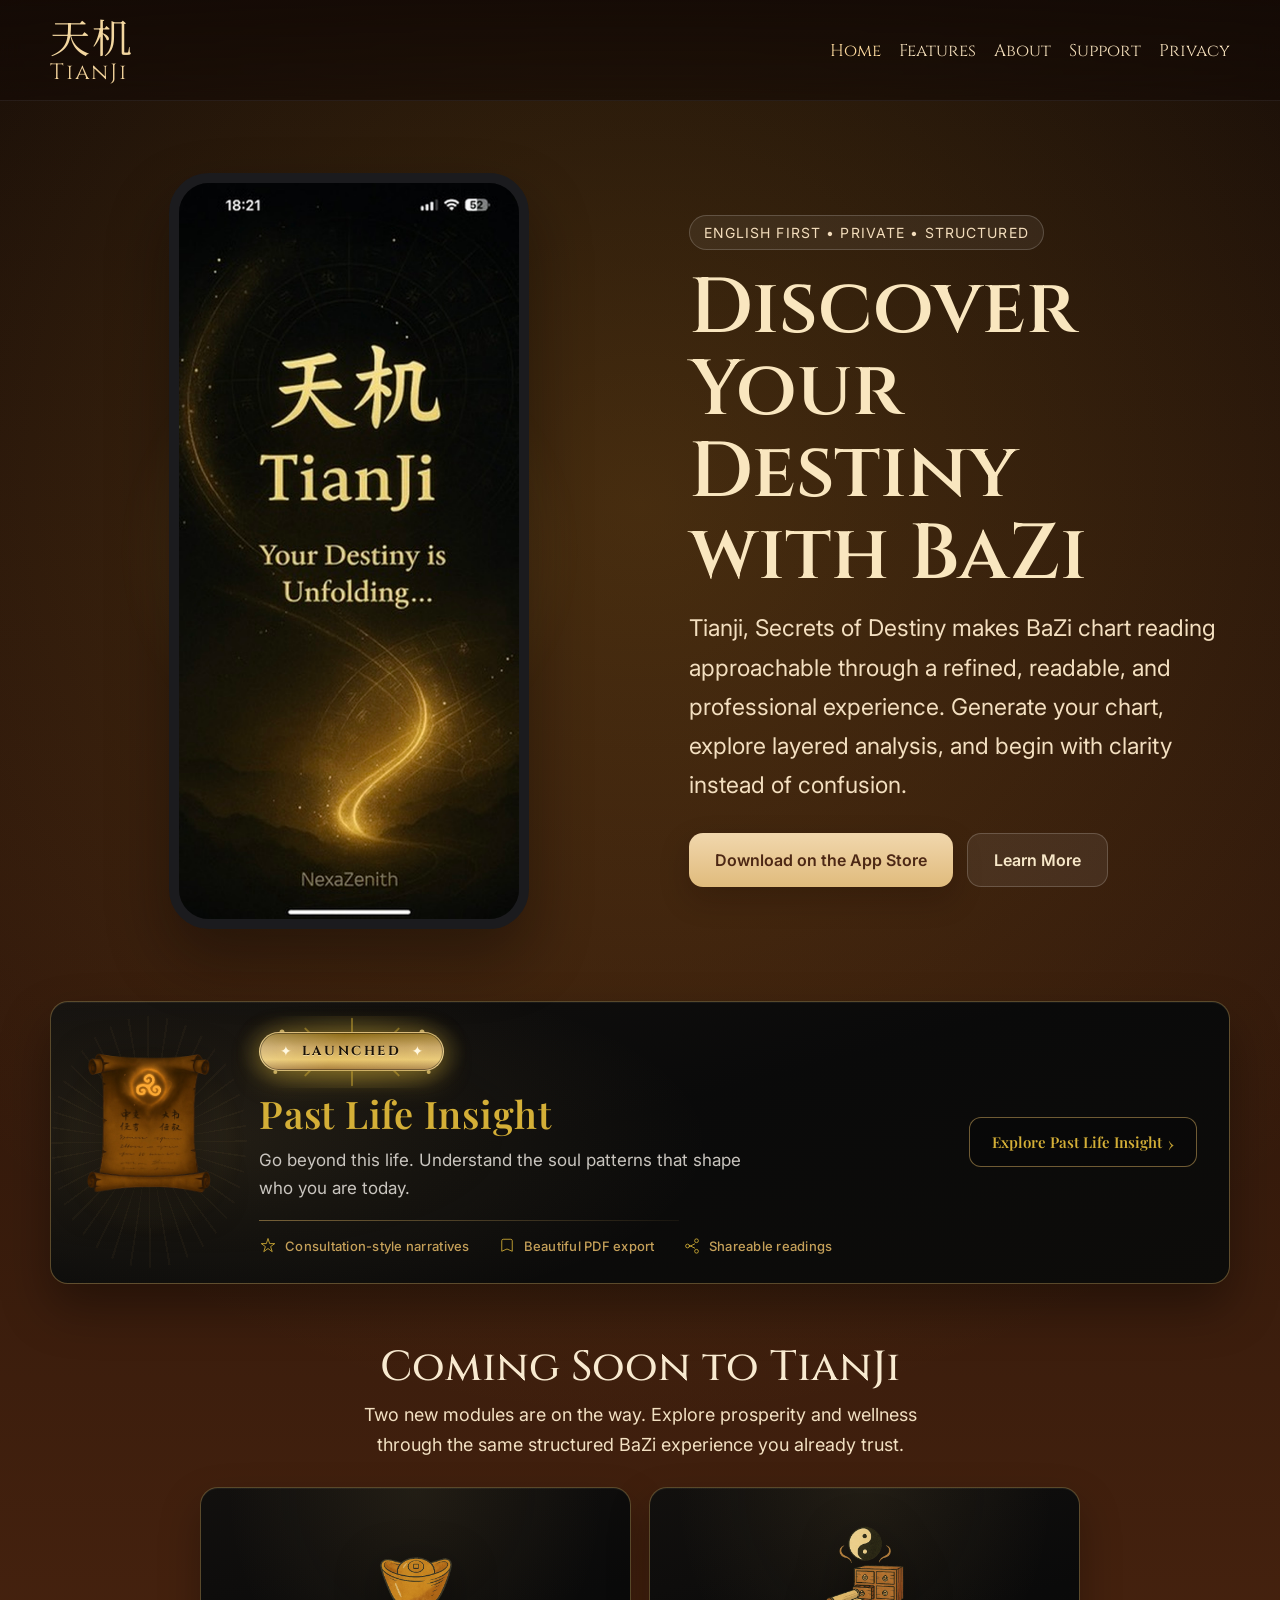
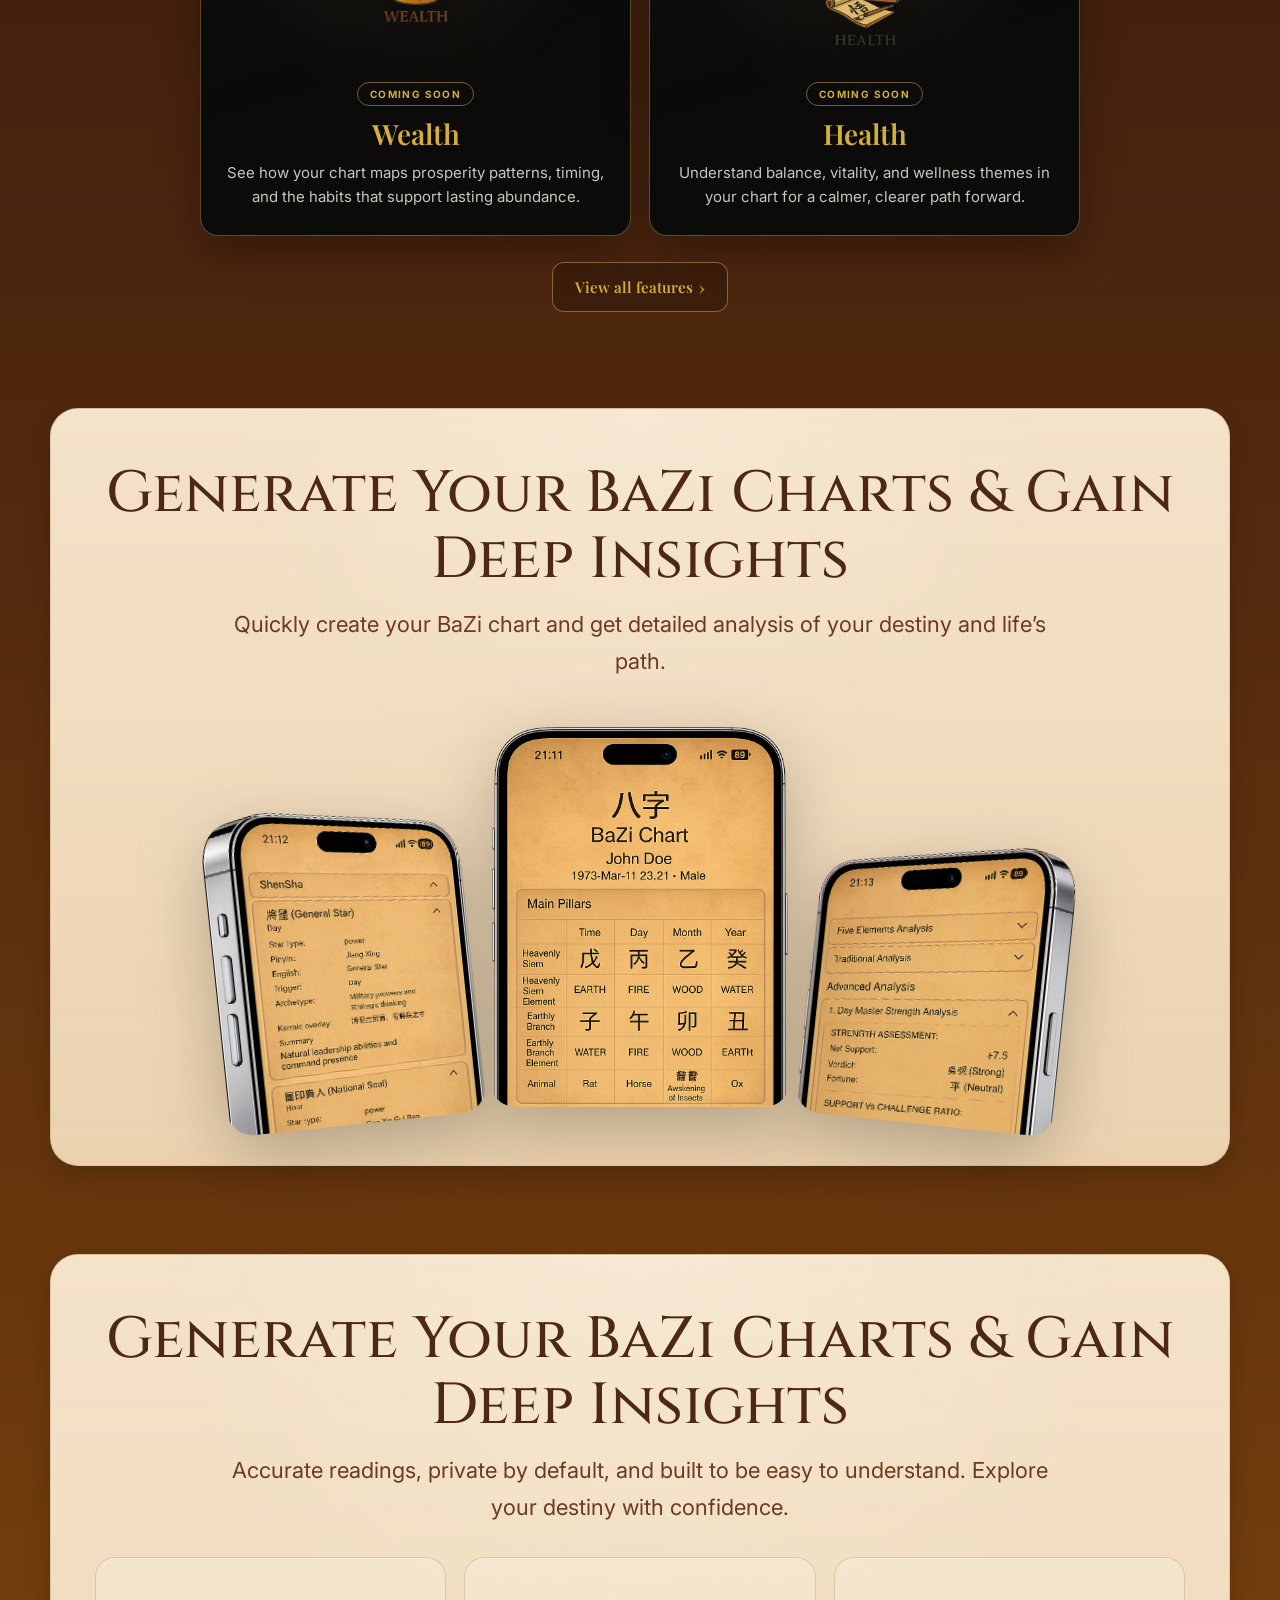
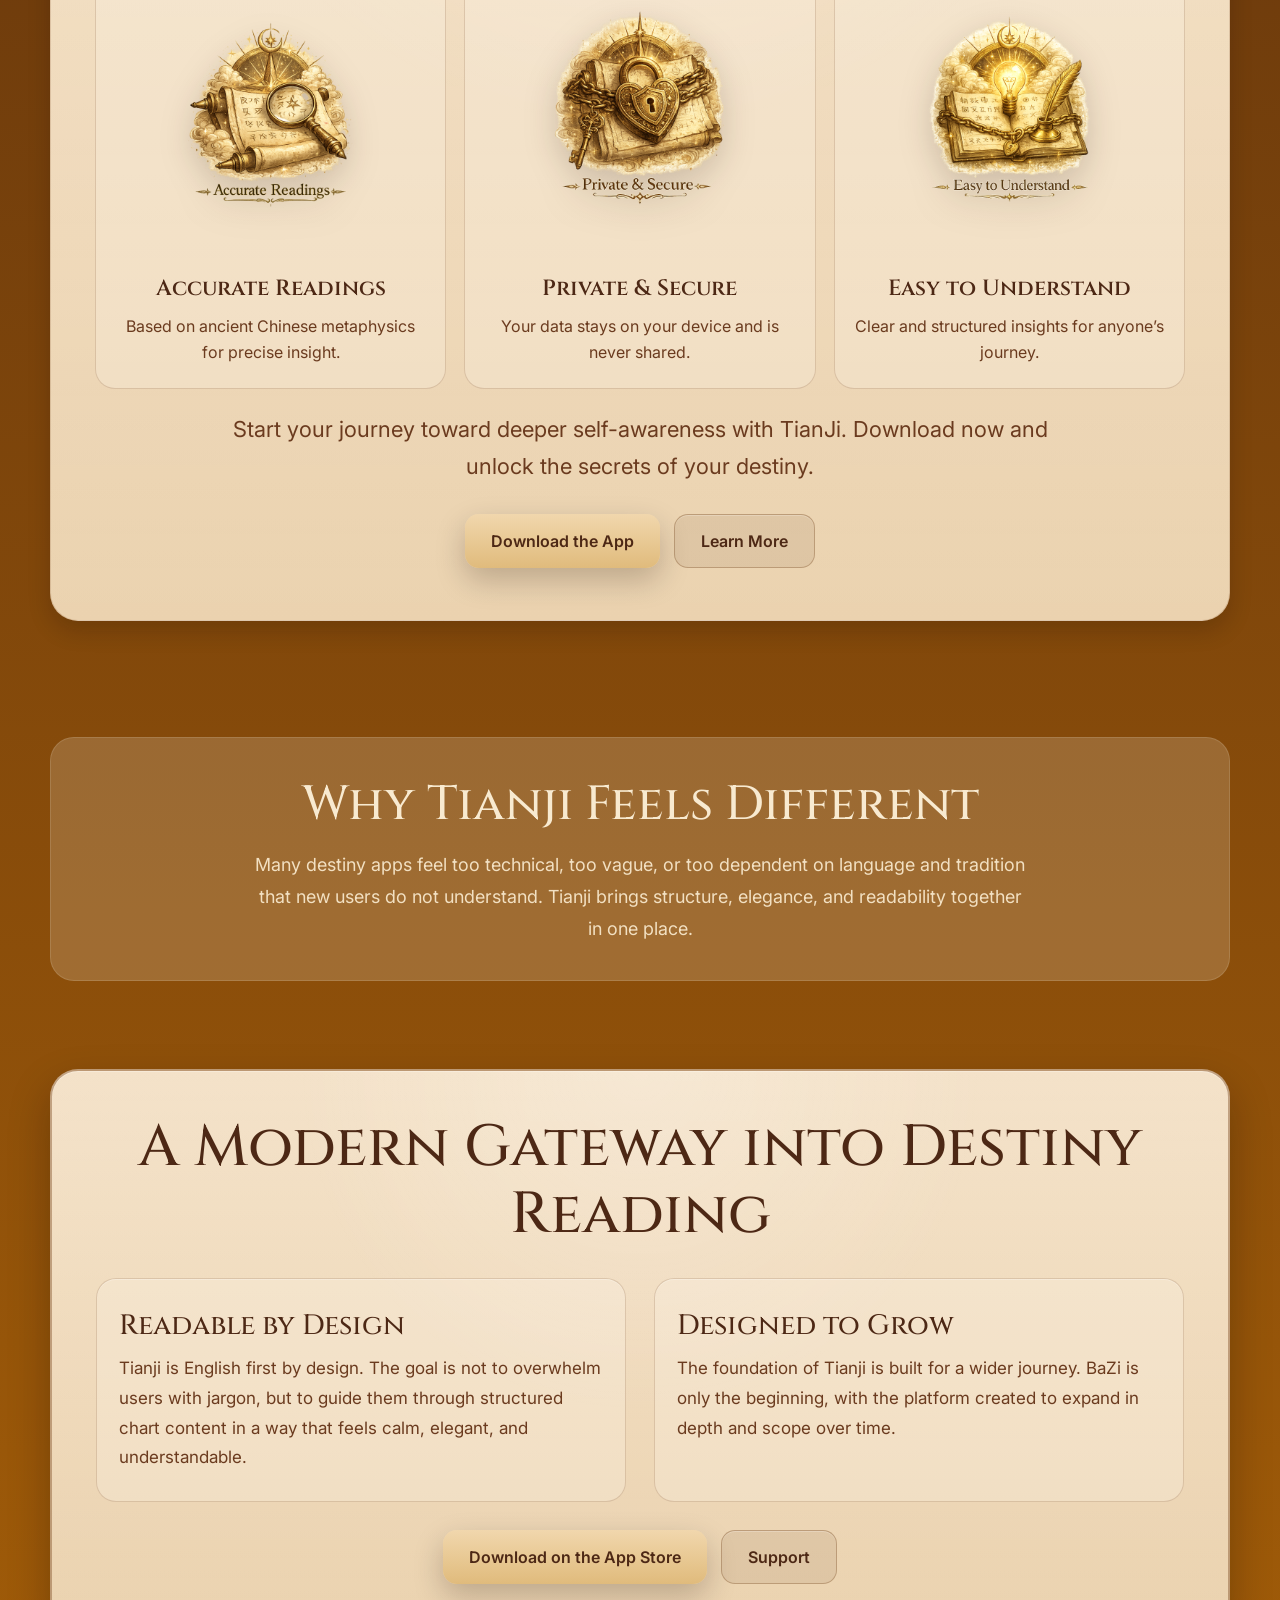
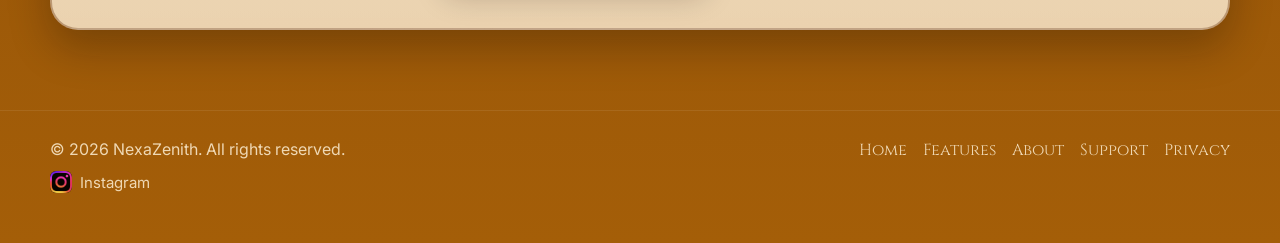
==== commit 91f94461: "Add Wealth and Health as coming soon features on Home and Features pages. Includes transparent logo " ====
--- a/index.html
+++ b/index.html
@@ -89,6 +89,30 @@
     </div>
   </section>
 
+  <section class="section section-upcoming-wrap" aria-labelledby="upcoming-features-heading">
+    <div class="container">
+      <h2 id="upcoming-features-heading" class="upcoming-features-heading">Coming Soon to TianJi</h2>
+      <p class="upcoming-features-lede">Two new modules are on the way. Explore prosperity and wellness through the same structured BaZi experience you already trust.</p>
+      <div class="upcoming-features-grid">
+        <article class="upcoming-feature-card">
+          <img class="upcoming-feature-card__logo" src="assets/wealth-logo.png" width="200" height="200" alt="" decoding="async" loading="lazy" />
+          <span class="upcoming-feature-card__badge">Coming soon</span>
+          <h3 class="upcoming-feature-card__title">Wealth</h3>
+          <p class="upcoming-feature-card__desc">See how your chart maps prosperity patterns, timing, and the habits that support lasting abundance.</p>
+        </article>
+        <article class="upcoming-feature-card">
+          <img class="upcoming-feature-card__logo" src="assets/health-logo.png" width="200" height="200" alt="" decoding="async" loading="lazy" />
+          <span class="upcoming-feature-card__badge">Coming soon</span>
+          <h3 class="upcoming-feature-card__title">Health</h3>
+          <p class="upcoming-feature-card__desc">Understand balance, vitality, and wellness themes in your chart for a calmer, clearer path forward.</p>
+        </article>
+      </div>
+      <div class="upcoming-features-cta">
+        <a class="coming-soon-btn" href="feature.html#coming-soon">View all features <span class="coming-soon-btn__chev" aria-hidden="true">›</span></a>
+      </div>
+    </div>
+  </section>
+
   <section class="section">
     <div class="container paper-card paper-card-flat">
       <div class="paper-inner">
--- a/styles.css
+++ b/styles.css
@@ -419,6 +419,85 @@
   font-size:1.15em;
   line-height:1;
   opacity:.9;
+}
+
+/* Upcoming features (Home + shared) */
+.section-upcoming-wrap{padding:8px 0 52px}
+.upcoming-features-heading{
+  margin:0 0 8px;
+  text-align:center;
+  font-family:'Cinzel',serif;
+  font-size:clamp(30px,4vw,42px);
+  font-weight:500;
+  line-height:1.15;
+  color:#f8ead0;
+}
+.upcoming-features-lede{
+  margin:0 auto 28px;
+  max-width:560px;
+  text-align:center;
+  font-size:clamp(16px,1.85vw,18px);
+  line-height:1.65;
+  color:#f2e0c2;
+}
+.upcoming-features-grid{
+  display:grid;
+  grid-template-columns:repeat(2,minmax(0,1fr));
+  gap:18px;
+  max-width:880px;
+  margin:0 auto;
+}
+.upcoming-feature-card{
+  display:flex;
+  flex-direction:column;
+  align-items:center;
+  text-align:center;
+  padding:28px 22px 26px;
+  border-radius:18px;
+  background:
+    radial-gradient(ellipse 80% 120% at 50% 0%, rgba(197,160,89,.1), transparent 55%),
+    linear-gradient(165deg, #12100e 0%, var(--coming-bg) 45%, #0d0c0a 100%);
+  border:1px solid rgba(197,160,89,.42);
+  box-shadow:0 18px 40px rgba(0,0,0,.28), inset 0 1px 0 rgba(255,255,255,.05);
+}
+.upcoming-feature-card__logo{
+  display:block;
+  width:min(100px, 36vw);
+  height:auto;
+  max-height:160px;
+  margin:0 auto 16px;
+  object-fit:contain;
+  filter:drop-shadow(0 12px 24px rgba(0,0,0,.4));
+}
+.upcoming-feature-card__badge{
+  display:inline-block;
+  margin-bottom:12px;
+  padding:5px 12px;
+  border:1px solid rgba(197,160,89,.55);
+  border-radius:999px;
+  font-size:10px;
+  font-weight:700;
+  letter-spacing:.14em;
+  text-transform:uppercase;
+  color:var(--coming-gold-bright);
+}
+.upcoming-feature-card__title{
+  margin:0 0 10px;
+  font-family:'Playfair Display','Cinzel',Georgia,serif;
+  font-size:clamp(22px,3vw,28px);
+  font-weight:600;
+  line-height:1.15;
+  color:var(--coming-gold-bright);
+}
+.upcoming-feature-card__desc{
+  margin:0;
+  font-size:15px;
+  line-height:1.6;
+  color:var(--coming-muted);
+}
+.upcoming-features-cta{
+  margin-top:26px;
+  text-align:center;
 }
 
 .site-footer{margin-top:36px;padding:28px 0 46px;border-top:1px solid rgba(255,255,255,.08);color:#efd8b4}
@@ -654,22 +733,60 @@
     linear-gradient(135deg, rgba(197,160,89,.08) 0%, transparent 42%),
     linear-gradient(180deg, rgba(0,0,0,.32) 0%, rgba(0,0,0,.2) 100%);
   box-shadow:0 12px 28px rgba(0,0,0,.22), inset 0 1px 0 rgba(255,255,255,.04);
-  overflow:hidden;
+  overflow:visible;
 }
 .feature-showcase__ribbon{
   position:absolute;
-  top:12px;
-  right:-32px;
+  top:14px;
+  right:14px;
   z-index:2;
-  padding:4px 36px;
-  font-size:10px;
+  padding:7px 16px;
+  border-radius:999px;
+  font-family:'Cinzel','Playfair Display',Georgia,serif;
+  font-size:11px;
   font-weight:700;
-  letter-spacing:.14em;
+  letter-spacing:.16em;
   text-transform:uppercase;
+  white-space:nowrap;
   color:#1a1208;
   background:linear-gradient(180deg,#f0d878,#c5a059);
-  transform:rotate(36deg);
-  box-shadow:0 3px 10px rgba(0,0,0,.22);
+  border:1px solid rgba(255,230,160,.55);
+  box-shadow:
+    0 0 0 1px rgba(0,0,0,.2) inset,
+    0 4px 14px rgba(0,0,0,.28);
+}
+.feature-showcase__ribbon--soon{
+  color:#120d06;
+  background:
+    linear-gradient(120deg, rgba(255,255,255,.35) 0%, transparent 40%),
+    linear-gradient(180deg,#fff0b0 0%,#f0d878 38%,#e8c56a 62%,#c5a059 100%);
+  border:1px solid rgba(255,248,220,.85);
+  box-shadow:
+    0 0 0 1px rgba(212,175,55,.35),
+    0 0 22px rgba(212,175,55,.45),
+    0 0 40px rgba(212,175,55,.18),
+    0 6px 18px rgba(0,0,0,.35);
+  text-shadow:0 1px 0 rgba(255,248,220,.5);
+  animation:soon-ribbon-glow 2.6s ease-in-out infinite;
+}
+@keyframes soon-ribbon-glow{
+  0%,100%{
+    box-shadow:
+      0 0 0 1px rgba(212,175,55,.35),
+      0 0 18px rgba(212,175,55,.38),
+      0 0 32px rgba(212,175,55,.14),
+      0 6px 18px rgba(0,0,0,.35);
+  }
+  50%{
+    box-shadow:
+      0 0 0 1px rgba(255,230,160,.55),
+      0 0 28px rgba(232,197,122,.55),
+      0 0 48px rgba(212,175,55,.22),
+      0 8px 22px rgba(0,0,0,.38);
+  }
+}
+@media (prefers-reduced-motion:reduce){
+  .feature-showcase__ribbon--soon{animation:none}
 }
 .feature-showcase__visual{
   position:relative;
@@ -716,6 +833,22 @@
   filter:drop-shadow(0 8px 16px rgba(0,0,0,.4));
   opacity:.9;
 }
+.feature-showcase__logos{
+  position:relative;
+  z-index:1;
+  display:flex;
+  align-items:flex-end;
+  justify-content:center;
+  gap:16px;
+}
+.feature-showcase__logos img{
+  display:block;
+  width:min(100px, 22vw);
+  height:auto;
+  max-height:min(160px, 28vh);
+  object-fit:contain;
+  filter:drop-shadow(0 12px 24px rgba(0,0,0,.4));
+}
 .feature-showcase__label{
   margin:0 0 4px;
   font-size:11px;
@@ -821,6 +954,11 @@
   max-width:820px;
   margin:0 auto;
 }
+.features-catalog-grid--four{
+  grid-template-columns:repeat(4,minmax(0,1fr));
+  max-width:1080px;
+  margin:0 auto;
+}
 .features-catalog-card{
   display:flex;
   flex-direction:column;
@@ -844,6 +982,7 @@
   opacity:.88;
   cursor:default;
 }
+#coming-soon{scroll-margin-top:88px}
 .features-catalog-card__media{
   position:relative;
   display:flex;
@@ -862,6 +1001,17 @@
   filter:drop-shadow(0 12px 24px rgba(0,0,0,.4));
 }
 .features-catalog-card--highlight .features-catalog-card__media img{width:min(100px, 38%)}
+.features-catalog-card__media--logo{
+  align-items:flex-end;
+  min-height:140px;
+  padding:18px 16px 0;
+}
+.features-catalog-card__media--logo img{
+  width:min(100px, 38%);
+  max-height:160px;
+  object-fit:contain;
+  filter:drop-shadow(0 12px 24px rgba(0,0,0,.4));
+}
 .features-catalog-card__media--placeholder{
   align-items:center;
   min-height:140px;
@@ -1267,7 +1417,10 @@
   .coming-soon-features{justify-content:center}
   .coming-soon-banner__cta{width:100%;display:flex;justify-content:center;margin-top:8px}
 
-  .features-catalog-grid:not(.features-catalog-grid--two){grid-template-columns:repeat(2,minmax(0,1fr))}
+  .features-catalog-grid:not(.features-catalog-grid--two):not(.features-catalog-grid--four){grid-template-columns:repeat(2,minmax(0,1fr))}
+  .features-catalog-grid--four{grid-template-columns:repeat(2,minmax(0,1fr))}
+
+  .upcoming-features-grid{grid-template-columns:1fr;max-width:420px}
 
   .feature-showcase{
     grid-template-columns:1fr;
@@ -1281,6 +1434,8 @@
     max-width:200px;
   }
   .feature-showcase__scroll{margin-left:-12px}
+  .feature-showcase__logos{gap:12px}
+  .feature-showcase__logos img{width:min(88px, 26vw);max-height:140px}
   .feature-showcase__lede{margin-left:auto;margin-right:auto}
   .feature-showcase__steps{
     text-align:left;
@@ -1288,7 +1443,6 @@
     margin-left:auto;
     margin-right:auto;
   }
-  .feature-showcase__ribbon{top:10px;right:-36px}
 
   .feature-hero-grid{grid-template-columns:1fr}
   .feature-hero-visuals{justify-content:center}
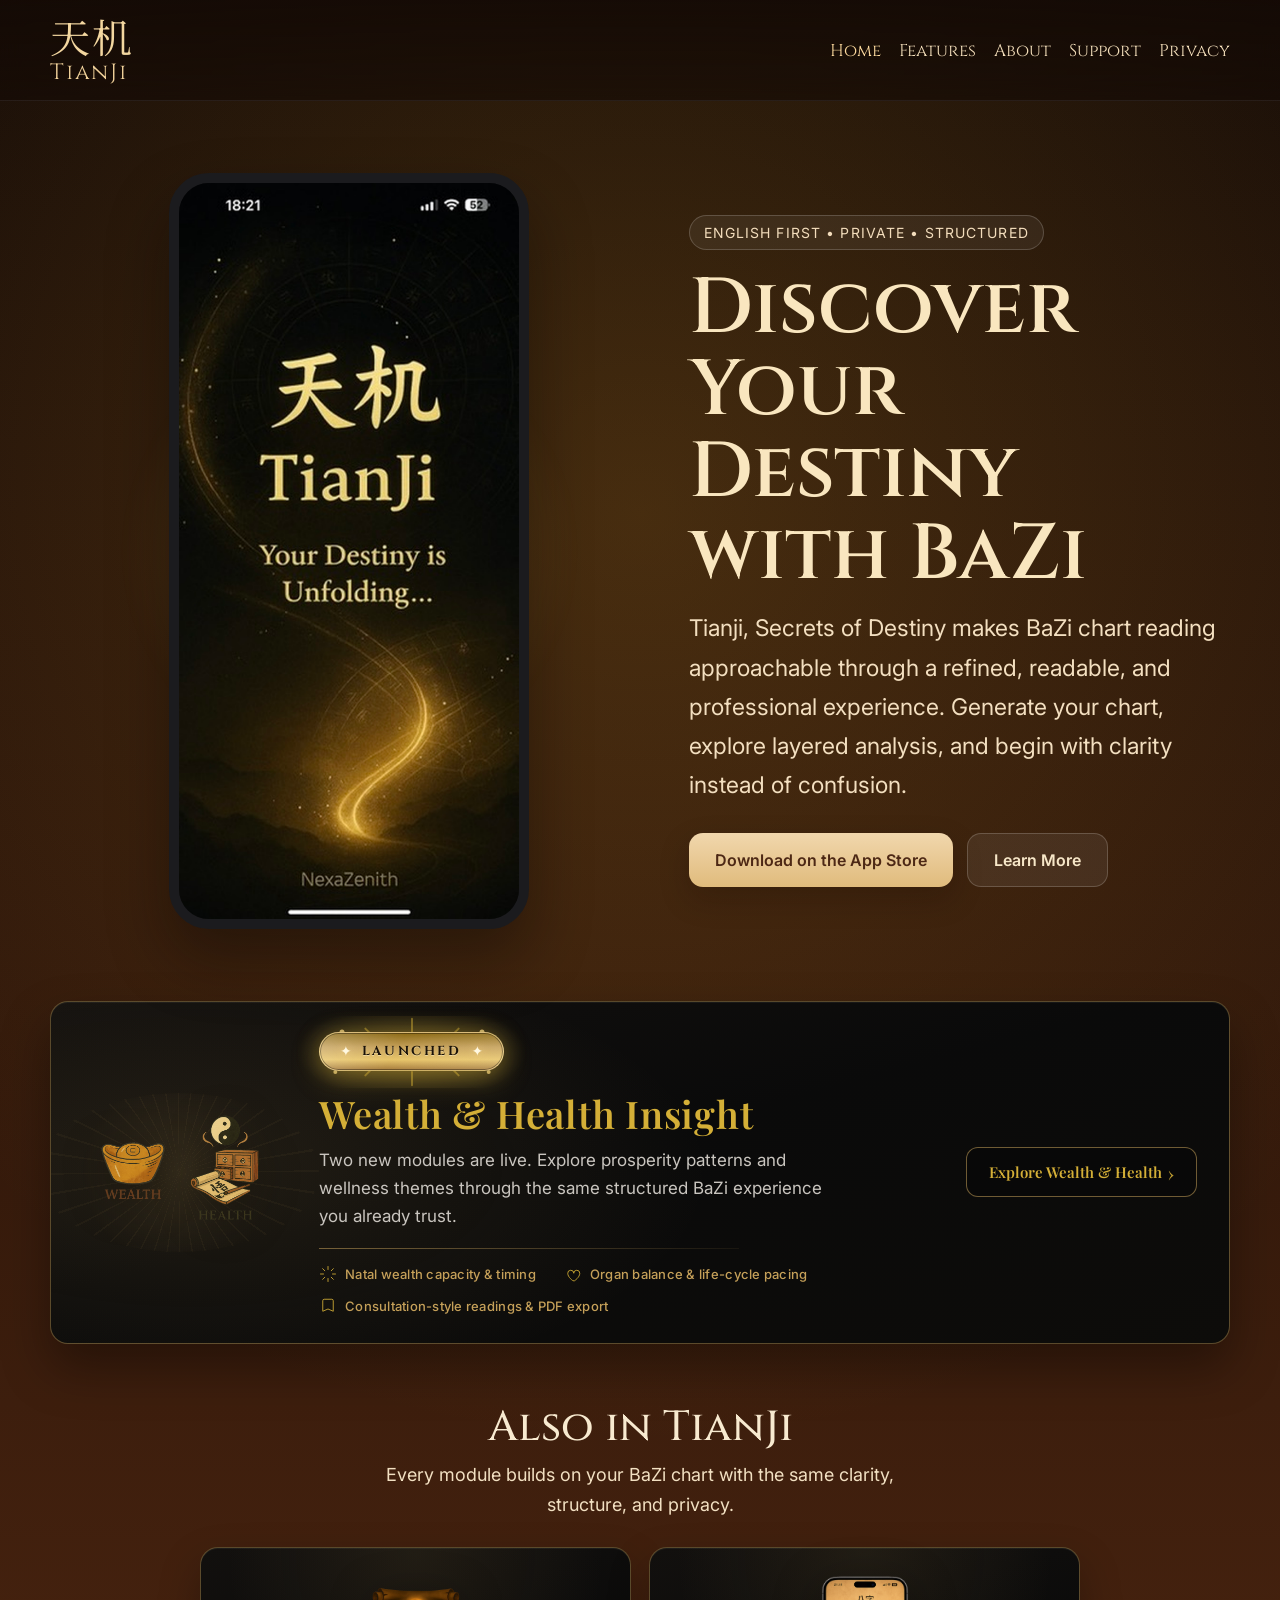
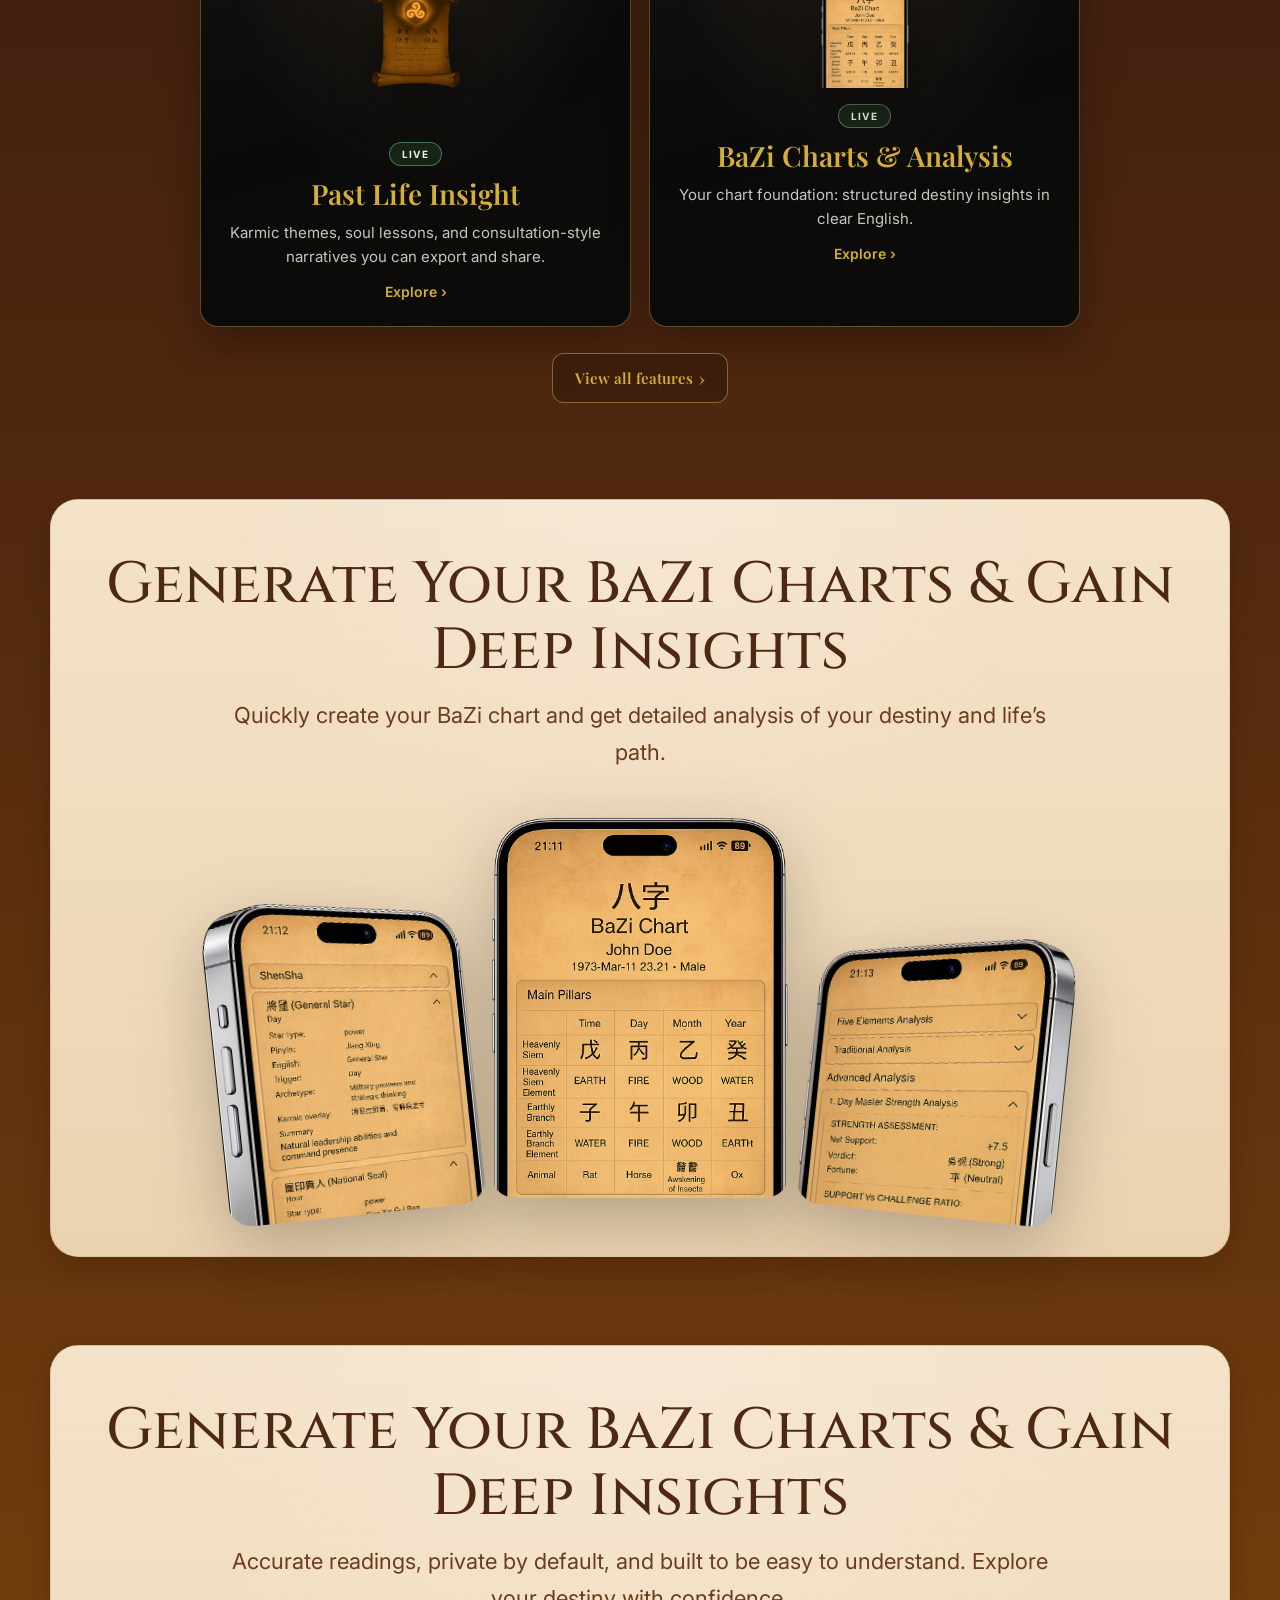
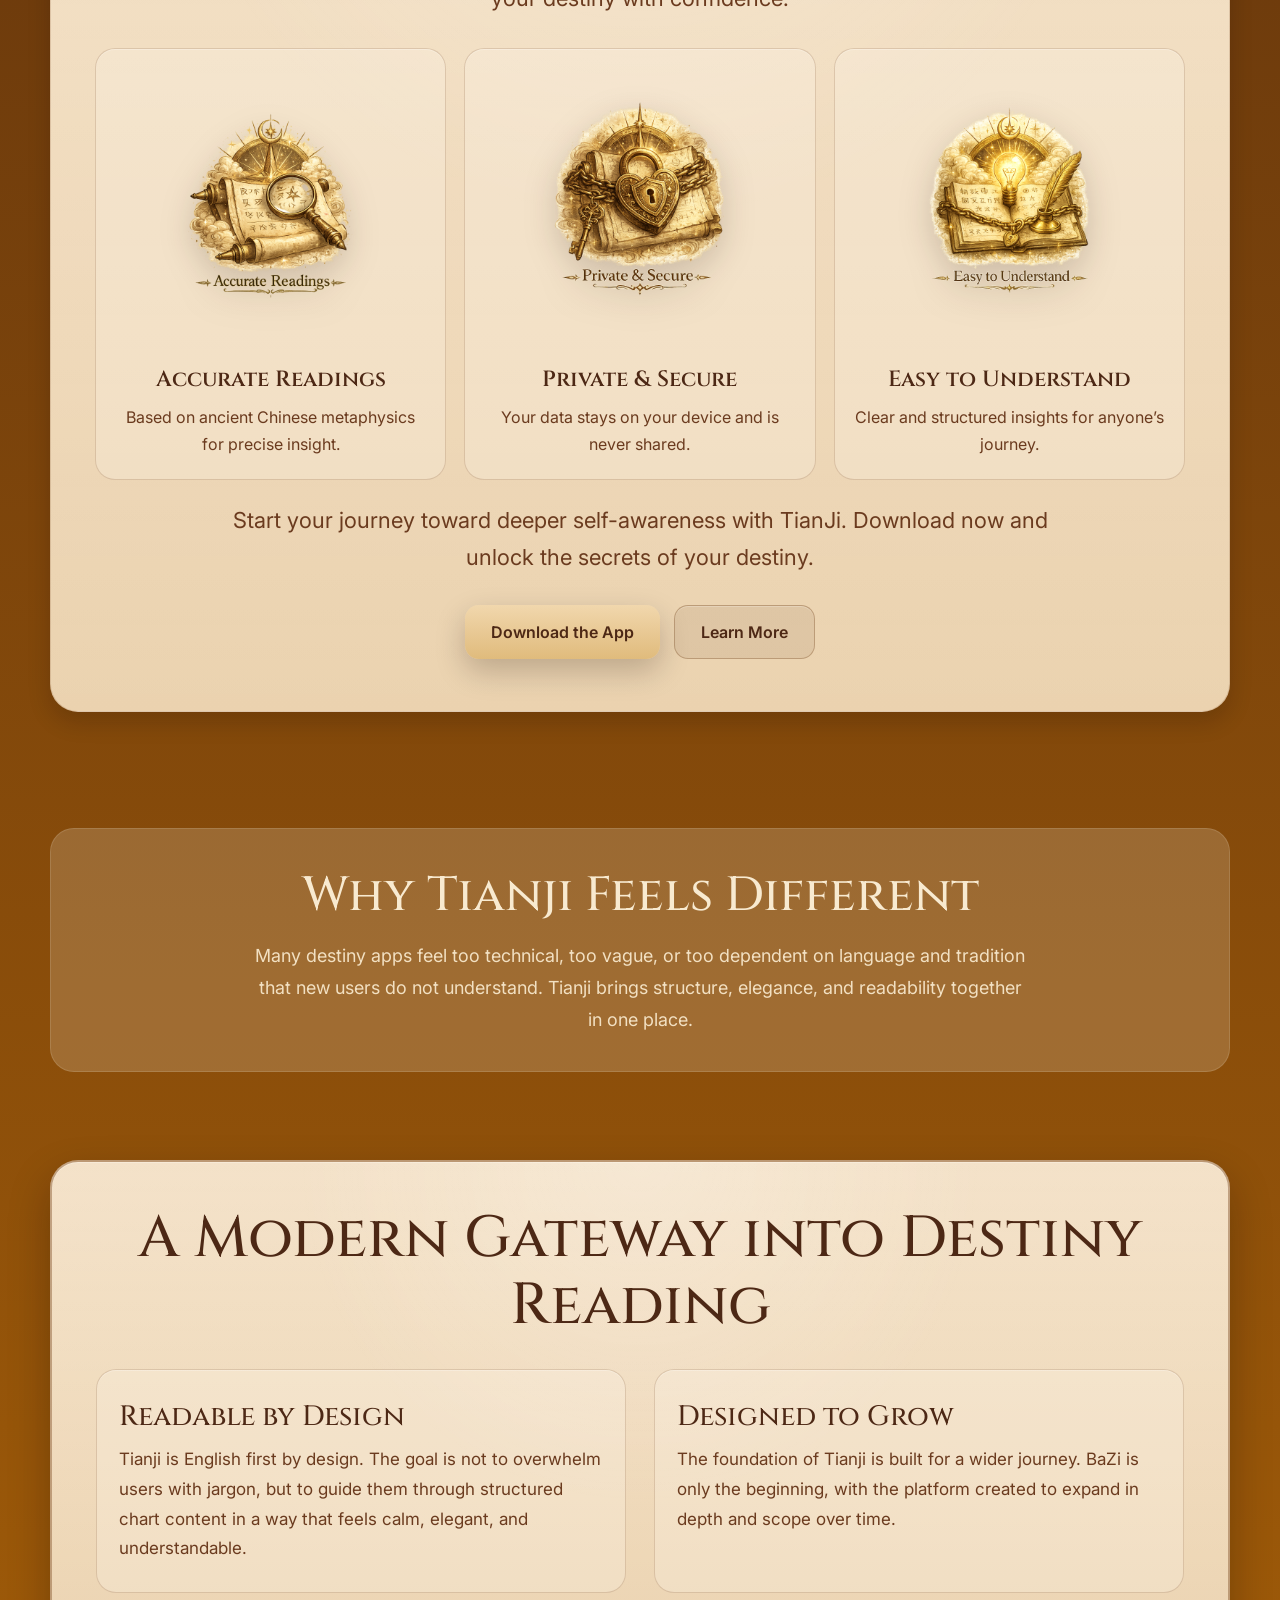
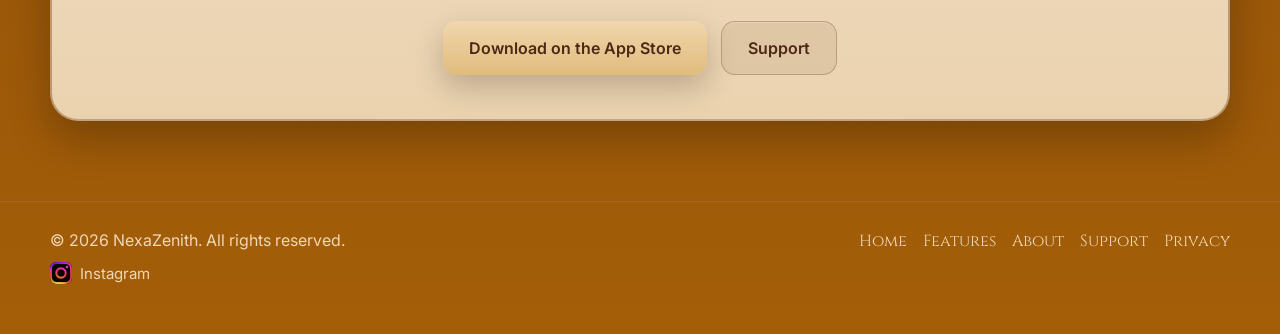
==== commit 1a56b81d: "Launch Wealth and Health Insight across the homepage and features hub. Promote the new modules as li" ====
--- a/index.html
+++ b/index.html
@@ -42,12 +42,13 @@
   <section class="section section-coming-soon-wrap" aria-labelledby="coming-soon-heading">
     <div class="container">
       <div class="coming-soon-banner">
-        <div class="coming-soon-banner__art" aria-hidden="true">
+        <div class="coming-soon-banner__art coming-soon-banner__art--duo" aria-hidden="true">
           <div class="coming-soon-mandala"></div>
-          <img class="coming-soon-art-img" src="assets/past-life.png" width="160" height="160" alt="" decoding="async" />
+          <img class="coming-soon-art-img coming-soon-art-img--duo" src="assets/wealth-logo.png" width="120" height="120" alt="" decoding="async" />
+          <img class="coming-soon-art-img coming-soon-art-img--duo" src="assets/health-logo.png" width="120" height="120" alt="" decoding="async" />
         </div>
         <div class="coming-soon-banner__main">
-          <div class="launched-badge" role="status" aria-label="Past Life Insight has launched">
+          <div class="launched-badge" role="status" aria-label="Wealth Insight and Health Insight have launched">
             <span class="launched-badge__halo" aria-hidden="true"></span>
             <span class="launched-badge__rays" aria-hidden="true">
               <svg viewBox="0 0 120 48" xmlns="http://www.w3.org/2000/svg"><g fill="none" stroke="#d4af37" stroke-width="1.2" stroke-linecap="round" opacity=".55"><path d="M60 4v8M60 36v8M28 24H20M100 24h-8M32 10l6 6M88 10l-6 6M32 38l6-6M88 38l-6-6"/></g><g fill="#f5d78a" opacity=".9"><circle cx="18" cy="12" r="1.5"/><circle cx="102" cy="12" r="1.5"/><circle cx="14" cy="36" r="1.2"/><circle cx="106" cy="36" r="1.2"/></g></svg>
@@ -58,57 +59,59 @@
               <span class="launched-badge__spark launched-badge__spark--right" aria-hidden="true">✦</span>
             </span>
           </div>
-          <h2 id="coming-soon-heading" class="coming-soon-title">Past Life Insight</h2>
-          <p class="coming-soon-lede">Go beyond this life. Understand the soul patterns that shape who you are today.</p>
+          <h2 id="coming-soon-heading" class="coming-soon-title">Wealth &amp; Health Insight</h2>
+          <p class="coming-soon-lede">Two new modules are live. Explore prosperity patterns and wellness themes through the same structured BaZi experience you already trust.</p>
           <div class="coming-soon-rule" aria-hidden="true"></div>
           <ul class="coming-soon-features">
             <li>
               <span class="coming-soon-features__icon" aria-hidden="true">
-                <svg width="18" height="18" viewBox="0 0 24 24" fill="none" xmlns="http://www.w3.org/2000/svg"><path d="M12 2l2.2 6.8H21l-5.5 4 2.1 6.7L12 15.4 6.4 19.5l2.1-6.7L3 8.8h6.8L12 2z" stroke="currentColor" stroke-width="1.2" stroke-linejoin="round"/></svg>
+                <svg width="18" height="18" viewBox="0 0 24 24" fill="none" xmlns="http://www.w3.org/2000/svg"><path d="M12 2v4M12 18v4M4.9 4.9l2.8 2.8M16.3 16.3l2.8 2.8M2 12h4M18 12h4M4.9 19.1l2.8-2.8M16.3 7.7l2.8-2.8" stroke="currentColor" stroke-width="1.2" stroke-linecap="round"/></svg>
               </span>
-              <span>Consultation-style narratives</span>
+              <span>Natal wealth capacity &amp; timing</span>
+            </li>
+            <li>
+              <span class="coming-soon-features__icon" aria-hidden="true">
+                <svg width="18" height="18" viewBox="0 0 24 24" fill="none" xmlns="http://www.w3.org/2000/svg"><path d="M12 21s-7-4.5-7-10a4 4 0 018 0 4 4 0 018 0c0 5.5-7 10-7 10z" stroke="currentColor" stroke-width="1.2" stroke-linejoin="round"/></svg>
+              </span>
+              <span>Organ balance &amp; life-cycle pacing</span>
             </li>
             <li>
               <span class="coming-soon-features__icon" aria-hidden="true">
                 <svg width="18" height="18" viewBox="0 0 24 24" fill="none" xmlns="http://www.w3.org/2000/svg"><path d="M7 3h10a2 2 0 012 2v14l-7-3-7 3V5a2 2 0 012-2z" stroke="currentColor" stroke-width="1.2" stroke-linejoin="round"/></svg>
               </span>
-              <span>Beautiful PDF export</span>
-            </li>
-            <li>
-              <span class="coming-soon-features__icon" aria-hidden="true">
-                <svg width="18" height="18" viewBox="0 0 24 24" fill="none" xmlns="http://www.w3.org/2000/svg"><circle cx="18" cy="5" r="2.5" stroke="currentColor" stroke-width="1.2"/><circle cx="6" cy="12" r="2.5" stroke="currentColor" stroke-width="1.2"/><circle cx="18" cy="19" r="2.5" stroke="currentColor" stroke-width="1.2"/><path d="M8 13l8-4M8 11l8 4" stroke="currentColor" stroke-width="1.2"/></svg>
-              </span>
-              <span>Shareable readings</span>
+              <span>Consultation-style readings &amp; PDF export</span>
             </li>
           </ul>
         </div>
         <div class="coming-soon-banner__cta">
-          <a class="coming-soon-btn" href="feature.html#past-life">Explore Past Life Insight <span class="coming-soon-btn__chev" aria-hidden="true">›</span></a>
-        </div>
-      </div>
-    </div>
-  </section>
-
-  <section class="section section-upcoming-wrap" aria-labelledby="upcoming-features-heading">
+          <a class="coming-soon-btn" href="feature.html#wealth">Explore Wealth &amp; Health <span class="coming-soon-btn__chev" aria-hidden="true">›</span></a>
+        </div>
+      </div>
+    </div>
+  </section>
+
+  <section class="section section-launched-features-wrap" aria-labelledby="launched-features-heading">
     <div class="container">
-      <h2 id="upcoming-features-heading" class="upcoming-features-heading">Coming Soon to TianJi</h2>
-      <p class="upcoming-features-lede">Two new modules are on the way. Explore prosperity and wellness through the same structured BaZi experience you already trust.</p>
-      <div class="upcoming-features-grid">
-        <article class="upcoming-feature-card">
-          <img class="upcoming-feature-card__logo" src="assets/wealth-logo.png" width="200" height="200" alt="" decoding="async" loading="lazy" />
-          <span class="upcoming-feature-card__badge">Coming soon</span>
-          <h3 class="upcoming-feature-card__title">Wealth</h3>
-          <p class="upcoming-feature-card__desc">See how your chart maps prosperity patterns, timing, and the habits that support lasting abundance.</p>
-        </article>
-        <article class="upcoming-feature-card">
-          <img class="upcoming-feature-card__logo" src="assets/health-logo.png" width="200" height="200" alt="" decoding="async" loading="lazy" />
-          <span class="upcoming-feature-card__badge">Coming soon</span>
-          <h3 class="upcoming-feature-card__title">Health</h3>
-          <p class="upcoming-feature-card__desc">Understand balance, vitality, and wellness themes in your chart for a calmer, clearer path forward.</p>
-        </article>
+      <h2 id="launched-features-heading" class="upcoming-features-heading">Also in TianJi</h2>
+      <p class="upcoming-features-lede">Every module builds on your BaZi chart with the same clarity, structure, and privacy.</p>
+      <div class="upcoming-features-grid upcoming-features-grid--launched">
+        <a class="upcoming-feature-card upcoming-feature-card--link" href="feature.html#past-life">
+          <img class="upcoming-feature-card__logo" src="assets/past-life.png" width="200" height="300" alt="" decoding="async" loading="lazy" />
+          <span class="upcoming-feature-card__badge upcoming-feature-card__badge--live">Live</span>
+          <h3 class="upcoming-feature-card__title">Past Life Insight</h3>
+          <p class="upcoming-feature-card__desc">Karmic themes, soul lessons, and consultation-style narratives you can export and share.</p>
+          <span class="upcoming-feature-card__link">Explore <span aria-hidden="true">›</span></span>
+        </a>
+        <a class="upcoming-feature-card upcoming-feature-card--link" href="feature.html#bazi-charts">
+          <img class="upcoming-feature-card__logo upcoming-feature-card__logo--chart" src="assets/shot-chart.png" width="200" height="400" alt="" decoding="async" loading="lazy" />
+          <span class="upcoming-feature-card__badge upcoming-feature-card__badge--live">Live</span>
+          <h3 class="upcoming-feature-card__title">BaZi Charts &amp; Analysis</h3>
+          <p class="upcoming-feature-card__desc">Your chart foundation: structured destiny insights in clear English.</p>
+          <span class="upcoming-feature-card__link">Explore <span aria-hidden="true">›</span></span>
+        </a>
       </div>
       <div class="upcoming-features-cta">
-        <a class="coming-soon-btn" href="feature.html#coming-soon">View all features <span class="coming-soon-btn__chev" aria-hidden="true">›</span></a>
+        <a class="coming-soon-btn" href="feature.html">View all features <span class="coming-soon-btn__chev" aria-hidden="true">›</span></a>
       </div>
     </div>
   </section>
--- a/styles.css
+++ b/styles.css
@@ -232,6 +232,16 @@
   height:auto;
   object-fit:contain;
   filter:drop-shadow(0 8px 20px rgba(0,0,0,.45));
+}
+.coming-soon-banner__art--duo{
+  width:min(200px, 38vw);
+  min-height:120px;
+  gap:4px;
+  flex-wrap:nowrap;
+}
+.coming-soon-art-img--duo{
+  width:min(88px, 18vw);
+  max-width:none;
 }
 .coming-soon-banner__main{flex:1;min-width:0}
 .coming-soon-badge{
@@ -423,6 +433,7 @@
 
 /* Upcoming features (Home + shared) */
 .section-upcoming-wrap{padding:8px 0 52px}
+.section-launched-features-wrap{padding:8px 0 52px}
 .upcoming-features-heading{
   margin:0 0 8px;
   text-align:center;
@@ -459,6 +470,16 @@
     linear-gradient(165deg, #12100e 0%, var(--coming-bg) 45%, #0d0c0a 100%);
   border:1px solid rgba(197,160,89,.42);
   box-shadow:0 18px 40px rgba(0,0,0,.28), inset 0 1px 0 rgba(255,255,255,.05);
+}
+a.upcoming-feature-card--link{
+  text-decoration:none;
+  color:inherit;
+  transition:border-color .18s ease, box-shadow .18s ease, transform .18s ease;
+}
+a.upcoming-feature-card--link:hover{
+  border-color:rgba(212,175,55,.62);
+  box-shadow:0 22px 44px rgba(0,0,0,.34), inset 0 1px 0 rgba(255,255,255,.06);
+  transform:translateY(-2px);
 }
 .upcoming-feature-card__logo{
   display:block;
@@ -481,6 +502,11 @@
   text-transform:uppercase;
   color:var(--coming-gold-bright);
 }
+.upcoming-feature-card__badge--live{
+  color:#e8f4e6;
+  border-color:rgba(120,180,130,.55);
+  background:rgba(40,80,48,.35);
+}
 .upcoming-feature-card__title{
   margin:0 0 10px;
   font-family:'Playfair Display','Cinzel',Georgia,serif;
@@ -494,6 +520,16 @@
   font-size:15px;
   line-height:1.6;
   color:var(--coming-muted);
+}
+.upcoming-feature-card__link{
+  margin-top:14px;
+  font-size:14px;
+  font-weight:600;
+  color:#d4af37;
+}
+.upcoming-feature-card__logo--chart{
+  width:min(88px, 32vw);
+  max-height:140px;
 }
 .upcoming-features-cta{
   margin-top:26px;
@@ -769,6 +805,20 @@
   text-shadow:0 1px 0 rgba(255,248,220,.5);
   animation:soon-ribbon-glow 2.6s ease-in-out infinite;
 }
+.feature-showcase__ribbon--launched{
+  color:#120d06;
+  background:
+    linear-gradient(120deg, rgba(255,255,255,.35) 0%, transparent 40%),
+    linear-gradient(180deg,#fff0b0 0%,#f0d878 38%,#e8c56a 62%,#c5a059 100%);
+  border:1px solid rgba(255,248,220,.85);
+  box-shadow:
+    0 0 0 1px rgba(212,175,55,.35),
+    0 0 22px rgba(212,175,55,.45),
+    0 0 40px rgba(212,175,55,.18),
+    0 6px 18px rgba(0,0,0,.35);
+  text-shadow:0 1px 0 rgba(255,248,220,.5);
+  animation:soon-ribbon-glow 2.6s ease-in-out infinite;
+}
 @keyframes soon-ribbon-glow{
   0%,100%{
     box-shadow:
@@ -786,7 +836,8 @@
   }
 }
 @media (prefers-reduced-motion:reduce){
-  .feature-showcase__ribbon--soon{animation:none}
+  .feature-showcase__ribbon--soon,
+  .feature-showcase__ribbon--launched{animation:none}
 }
 .feature-showcase__visual{
   position:relative;
@@ -983,6 +1034,24 @@
   cursor:default;
 }
 #coming-soon{scroll-margin-top:88px}
+.feature-detail__panel--logo{
+  display:flex;
+  flex-direction:column;
+  align-items:center;
+  text-align:center;
+}
+.feature-detail__logo{
+  display:block;
+  width:min(120px, 28vw);
+  height:auto;
+  margin:0 auto 8px;
+  object-fit:contain;
+  filter:drop-shadow(0 14px 28px rgba(0,0,0,.4));
+}
+.feature-detail__depth{
+  margin-top:32px;
+  padding-top:8px;
+}
 .features-catalog-card__media{
   position:relative;
   display:flex;
@@ -1046,6 +1115,11 @@
   background:rgba(197,160,89,.12);
 }
 .feature-status--new{
+  color:#1a1208;
+  border:1px solid rgba(255,230,160,.4);
+  background:linear-gradient(180deg,#e8c56a,#c5a059);
+}
+.feature-status--launched{
   color:#1a1208;
   border:1px solid rgba(255,230,160,.4);
   background:linear-gradient(180deg,#e8c56a,#c5a059);
@@ -1255,6 +1329,14 @@
   justify-content:center;
   gap:20px 28px;
 }
+.feature-hero-visuals--duo{
+  gap:16px 20px;
+  max-width:min(100%,720px);
+  margin:0 auto;
+}
+.feature-phone-placeholder--secondary{
+  width:min(220px,40vw);
+}
 .feature-phone-placeholder{
   position:relative;
   width:min(260px,46vw);
@@ -1410,6 +1492,8 @@
     text-align:center;
   }
   .coming-soon-banner__art{width:min(120px, 32vw);min-height:120px}
+  .coming-soon-banner__art--duo{width:min(180px, 48vw);min-height:100px}
+  .coming-soon-art-img--duo{width:min(72px, 22vw)}
   .coming-soon-banner__main{text-align:center}
   .coming-soon-banner__main .launched-badge{margin-left:auto;margin-right:auto}
   .coming-soon-lede{margin-left:auto;margin-right:auto}
@@ -1446,6 +1530,11 @@
 
   .feature-hero-grid{grid-template-columns:1fr}
   .feature-hero-visuals{justify-content:center}
+  .feature-hero-visuals--duo{
+    flex-direction:column;
+    align-items:center;
+  }
+  .feature-phone-placeholder--secondary{width:min(240px,72vw)}
   .feature-hero-copy{max-width:none;text-align:center;margin:0 auto}
   .feature-hero-lede{margin-left:auto;margin-right:auto}
   .feature-card-grid{grid-template-columns:repeat(2,minmax(0,1fr))}
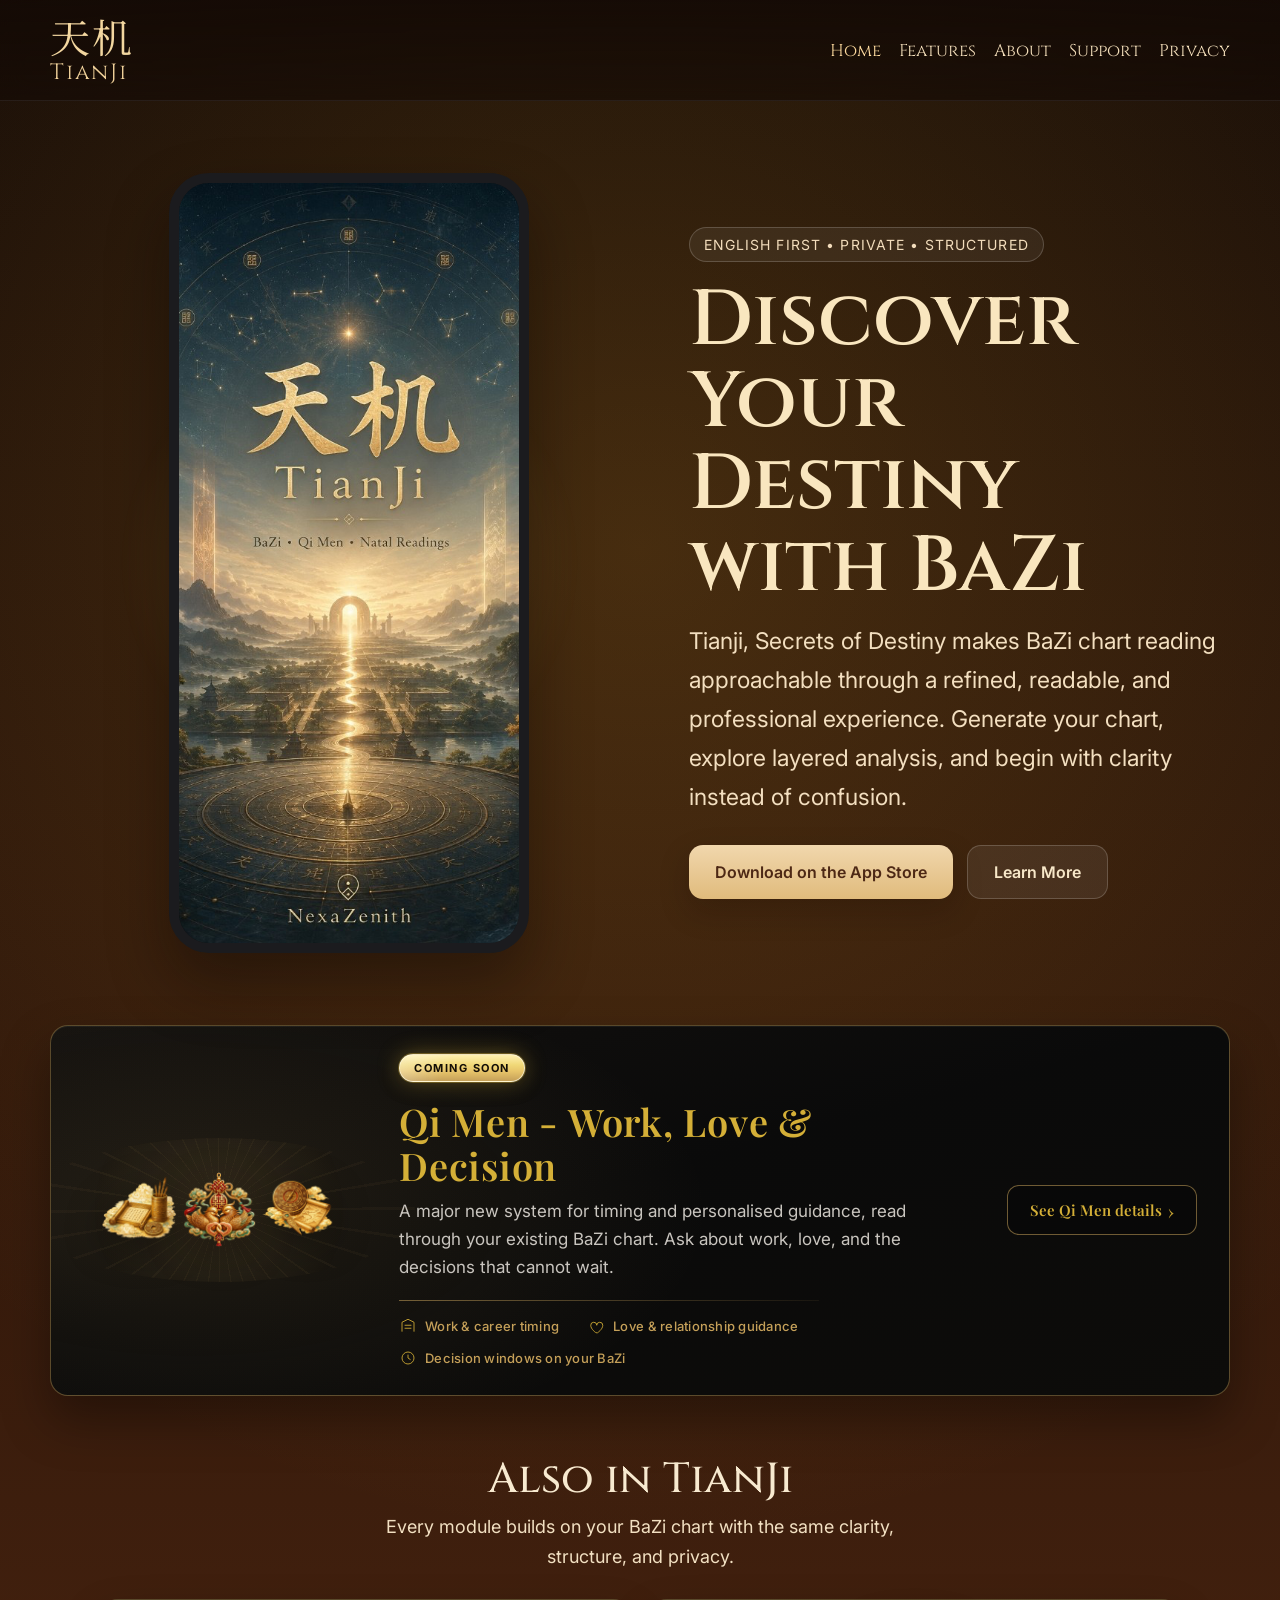
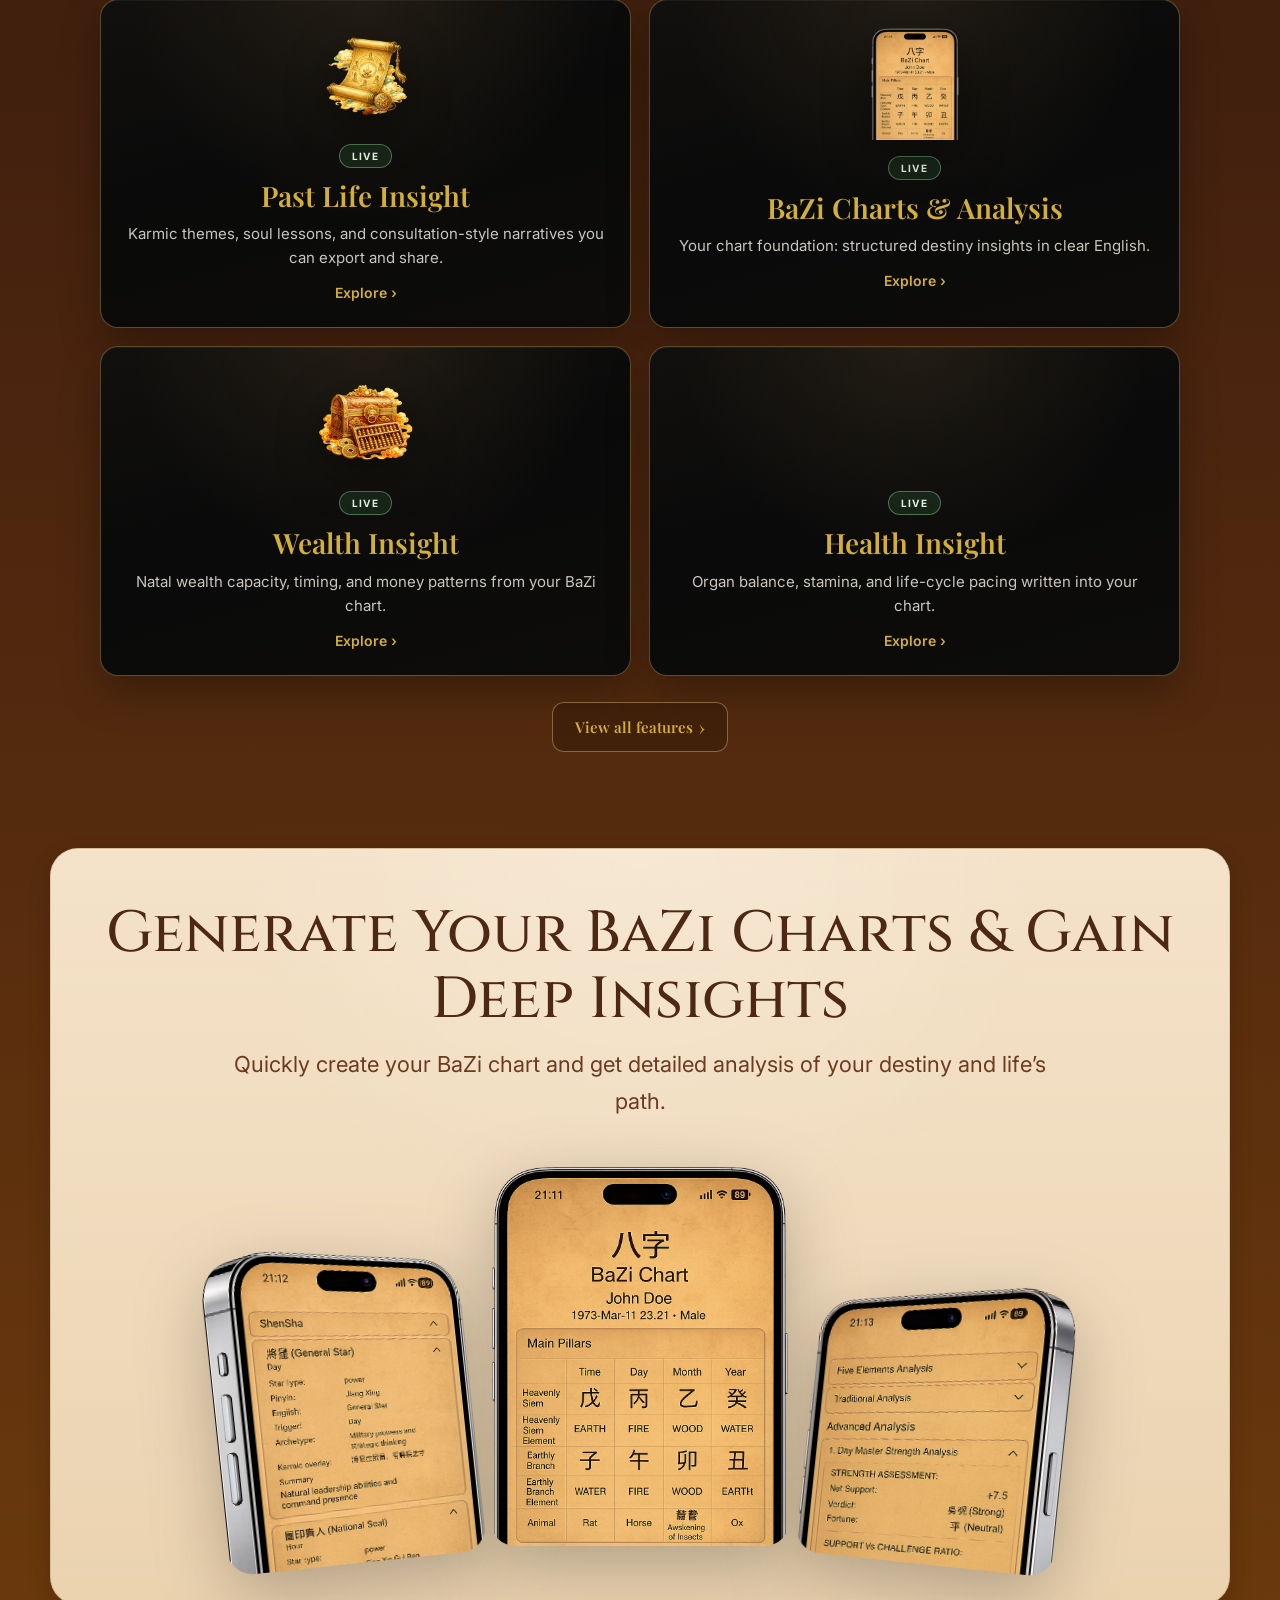
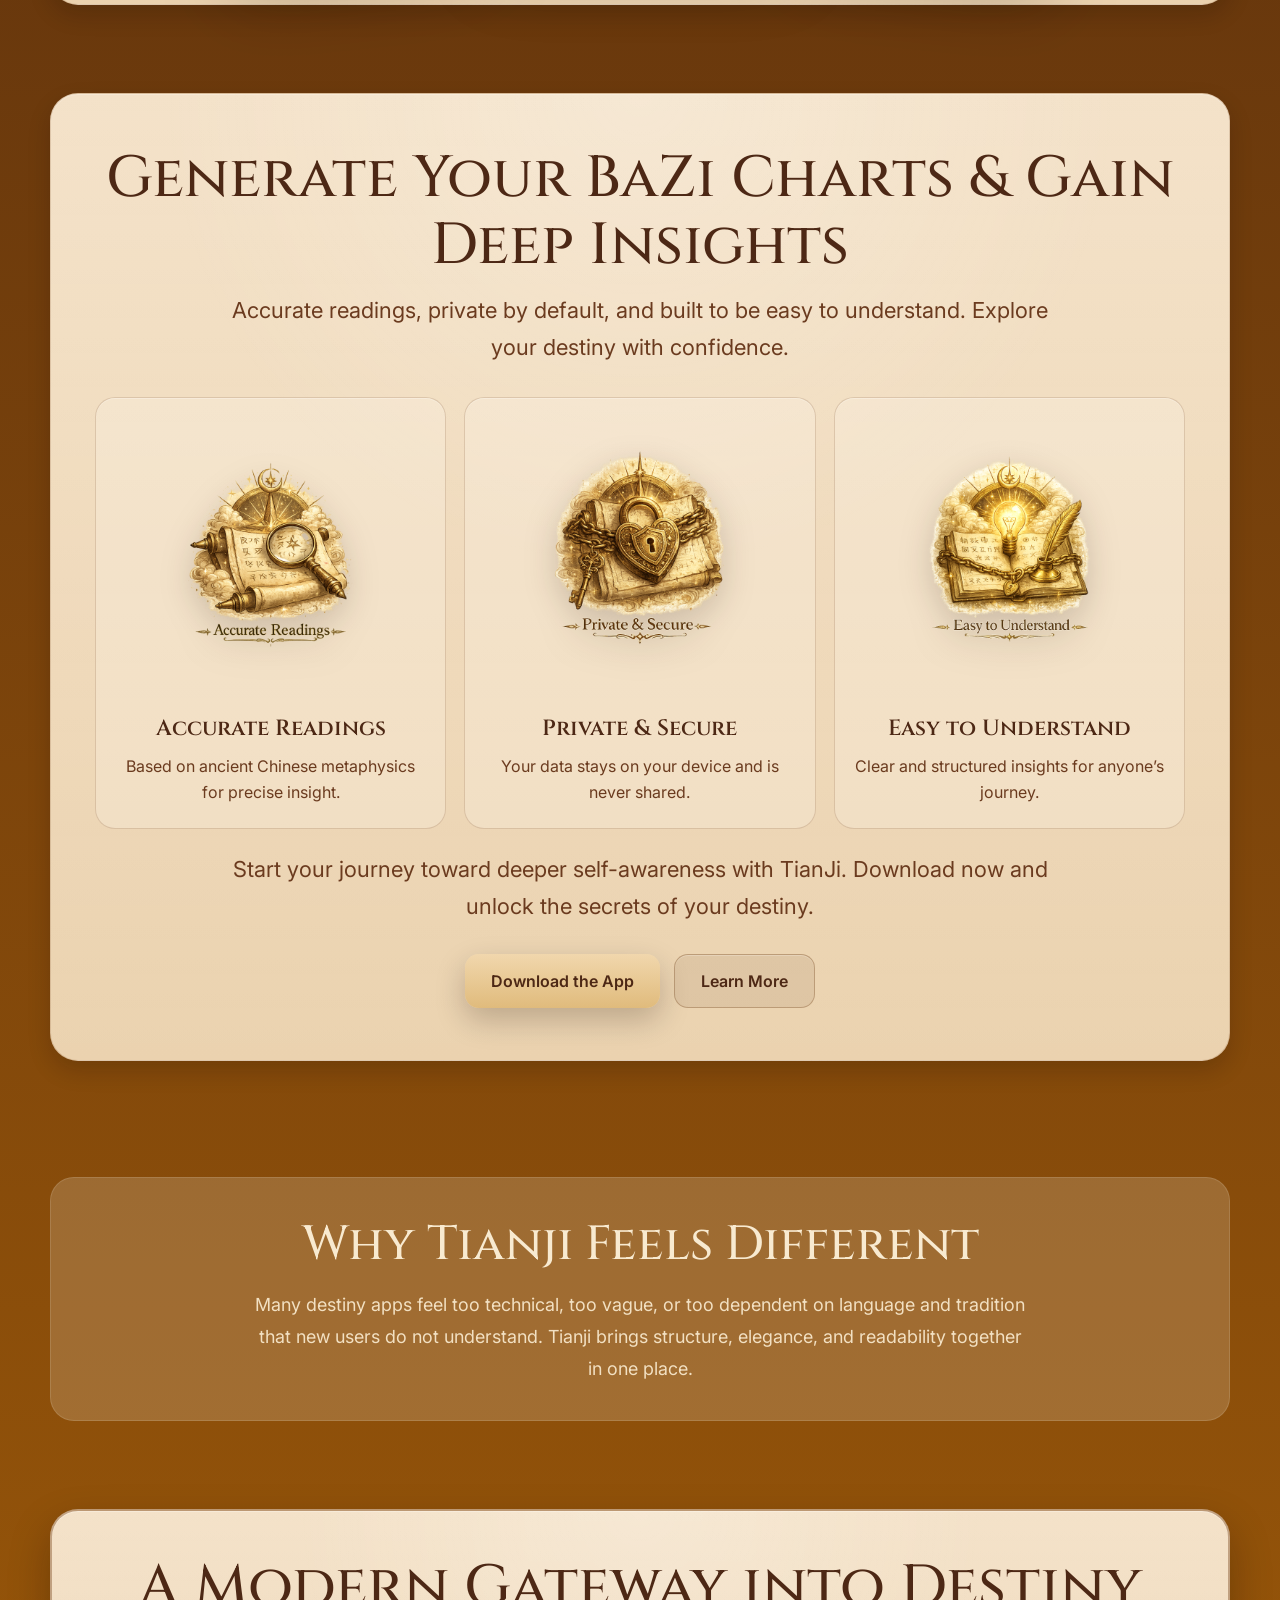
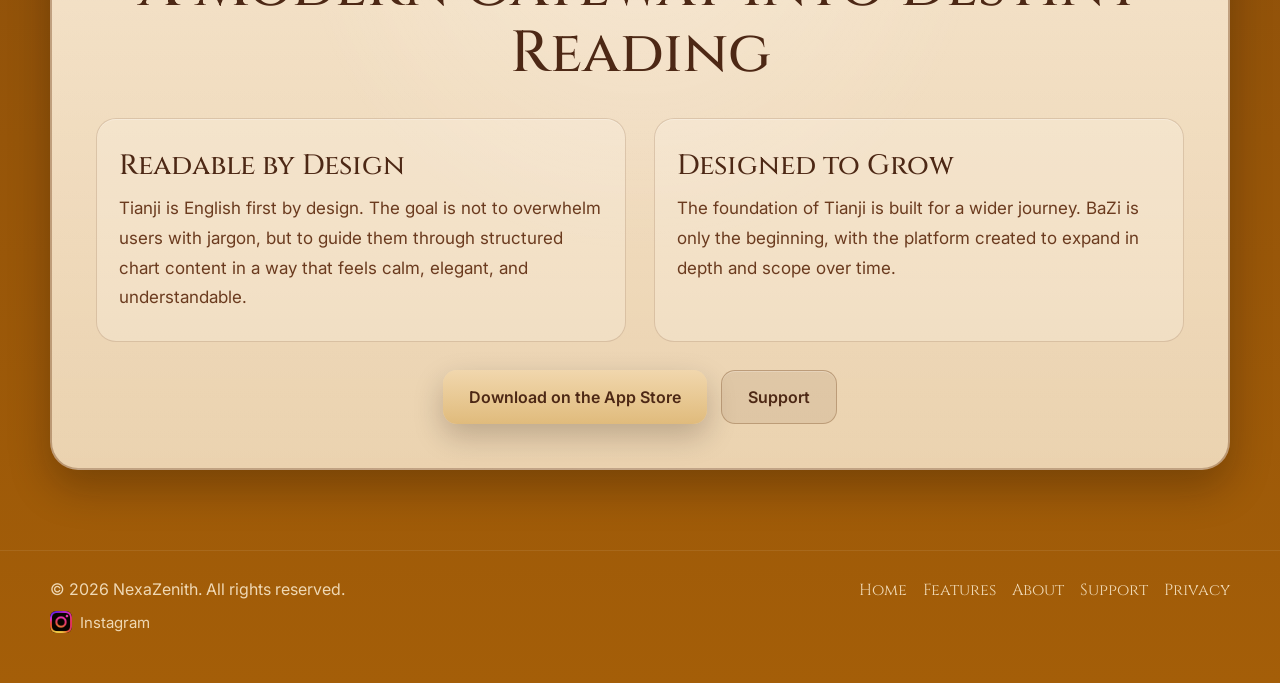
==== commit e0434b12: "Announce Qi Men as coming soon and refresh homepage icons. Promote Work, Love, and Decision as the n" ====
--- a/index.html
+++ b/index.html
@@ -4,6 +4,8 @@
   <meta charset="UTF-8" />
   <meta name="viewport" content="width=device-width, initial-scale=1.0" />
   <title>Tianji, Secrets of Destiny</title>
+  <link rel="icon" href="assets/app-icon.png" type="image/png" />
+  <link rel="apple-touch-icon" href="assets/app-icon.png" />
   <link rel="stylesheet" href="styles.css" />
 </head>
 <body>
@@ -42,49 +44,40 @@
   <section class="section section-coming-soon-wrap" aria-labelledby="coming-soon-heading">
     <div class="container">
       <div class="coming-soon-banner">
-        <div class="coming-soon-banner__art coming-soon-banner__art--duo" aria-hidden="true">
+        <div class="coming-soon-banner__art coming-soon-banner__art--trio" aria-hidden="true">
           <div class="coming-soon-mandala"></div>
-          <img class="coming-soon-art-img coming-soon-art-img--duo" src="assets/wealth-logo.png" width="120" height="120" alt="" decoding="async" />
-          <img class="coming-soon-art-img coming-soon-art-img--duo" src="assets/health-logo.png" width="120" height="120" alt="" decoding="async" />
+          <img class="coming-soon-art-img coming-soon-art-img--trio" src="assets/career-logo.png" width="120" height="120" alt="" decoding="async" />
+          <img class="coming-soon-art-img coming-soon-art-img--trio" src="assets/love-logo.png" width="120" height="120" alt="" decoding="async" />
+          <img class="coming-soon-art-img coming-soon-art-img--trio" src="assets/decision-logo.png" width="120" height="120" alt="" decoding="async" />
         </div>
         <div class="coming-soon-banner__main">
-          <div class="launched-badge" role="status" aria-label="Wealth Insight and Health Insight have launched">
-            <span class="launched-badge__halo" aria-hidden="true"></span>
-            <span class="launched-badge__rays" aria-hidden="true">
-              <svg viewBox="0 0 120 48" xmlns="http://www.w3.org/2000/svg"><g fill="none" stroke="#d4af37" stroke-width="1.2" stroke-linecap="round" opacity=".55"><path d="M60 4v8M60 36v8M28 24H20M100 24h-8M32 10l6 6M88 10l-6 6M32 38l6-6M88 38l-6-6"/></g><g fill="#f5d78a" opacity=".9"><circle cx="18" cy="12" r="1.5"/><circle cx="102" cy="12" r="1.5"/><circle cx="14" cy="36" r="1.2"/><circle cx="106" cy="36" r="1.2"/></g></svg>
-            </span>
-            <span class="launched-badge__core">
-              <span class="launched-badge__spark launched-badge__spark--left" aria-hidden="true">✦</span>
-              <span class="launched-badge__label">Launched</span>
-              <span class="launched-badge__spark launched-badge__spark--right" aria-hidden="true">✦</span>
-            </span>
-          </div>
-          <h2 id="coming-soon-heading" class="coming-soon-title">Wealth &amp; Health Insight</h2>
-          <p class="coming-soon-lede">Two new modules are live. Explore prosperity patterns and wellness themes through the same structured BaZi experience you already trust.</p>
+          <span class="coming-soon-badge">Coming soon</span>
+          <h2 id="coming-soon-heading" class="coming-soon-title">Qi Men - Work, Love &amp; Decision</h2>
+          <p class="coming-soon-lede">A major new system for timing and personalised guidance, read through your existing BaZi chart. Ask about work, love, and the decisions that cannot wait.</p>
           <div class="coming-soon-rule" aria-hidden="true"></div>
           <ul class="coming-soon-features">
             <li>
               <span class="coming-soon-features__icon" aria-hidden="true">
-                <svg width="18" height="18" viewBox="0 0 24 24" fill="none" xmlns="http://www.w3.org/2000/svg"><path d="M12 2v4M12 18v4M4.9 4.9l2.8 2.8M16.3 16.3l2.8 2.8M2 12h4M18 12h4M4.9 19.1l2.8-2.8M16.3 7.7l2.8-2.8" stroke="currentColor" stroke-width="1.2" stroke-linecap="round"/></svg>
+                <svg width="18" height="18" viewBox="0 0 24 24" fill="none" xmlns="http://www.w3.org/2000/svg"><path d="M4 19V7l8-4 8 4v12M8 11h8M8 15h8" stroke="currentColor" stroke-width="1.2" stroke-linecap="round" stroke-linejoin="round"/></svg>
               </span>
-              <span>Natal wealth capacity &amp; timing</span>
+              <span>Work &amp; career timing</span>
             </li>
             <li>
               <span class="coming-soon-features__icon" aria-hidden="true">
                 <svg width="18" height="18" viewBox="0 0 24 24" fill="none" xmlns="http://www.w3.org/2000/svg"><path d="M12 21s-7-4.5-7-10a4 4 0 018 0 4 4 0 018 0c0 5.5-7 10-7 10z" stroke="currentColor" stroke-width="1.2" stroke-linejoin="round"/></svg>
               </span>
-              <span>Organ balance &amp; life-cycle pacing</span>
+              <span>Love &amp; relationship guidance</span>
             </li>
             <li>
               <span class="coming-soon-features__icon" aria-hidden="true">
-                <svg width="18" height="18" viewBox="0 0 24 24" fill="none" xmlns="http://www.w3.org/2000/svg"><path d="M7 3h10a2 2 0 012 2v14l-7-3-7 3V5a2 2 0 012-2z" stroke="currentColor" stroke-width="1.2" stroke-linejoin="round"/></svg>
+                <svg width="18" height="18" viewBox="0 0 24 24" fill="none" xmlns="http://www.w3.org/2000/svg"><circle cx="12" cy="12" r="8" stroke="currentColor" stroke-width="1.2"/><path d="M12 8v4l3 2" stroke="currentColor" stroke-width="1.2" stroke-linecap="round"/></svg>
               </span>
-              <span>Consultation-style readings &amp; PDF export</span>
+              <span>Decision windows on your BaZi</span>
             </li>
           </ul>
         </div>
         <div class="coming-soon-banner__cta">
-          <a class="coming-soon-btn" href="feature.html#wealth">Explore Wealth &amp; Health <span class="coming-soon-btn__chev" aria-hidden="true">›</span></a>
+          <a class="coming-soon-btn" href="feature.html#coming-soon">See Qi Men details <span class="coming-soon-btn__chev" aria-hidden="true">›</span></a>
         </div>
       </div>
     </div>
@@ -94,9 +87,9 @@
     <div class="container">
       <h2 id="launched-features-heading" class="upcoming-features-heading">Also in TianJi</h2>
       <p class="upcoming-features-lede">Every module builds on your BaZi chart with the same clarity, structure, and privacy.</p>
-      <div class="upcoming-features-grid upcoming-features-grid--launched">
+      <div class="upcoming-features-grid upcoming-features-grid--four">
         <a class="upcoming-feature-card upcoming-feature-card--link" href="feature.html#past-life">
-          <img class="upcoming-feature-card__logo" src="assets/past-life.png" width="200" height="300" alt="" decoding="async" loading="lazy" />
+          <img class="upcoming-feature-card__logo" src="assets/past-life.png" width="200" height="200" alt="" decoding="async" loading="lazy" />
           <span class="upcoming-feature-card__badge upcoming-feature-card__badge--live">Live</span>
           <h3 class="upcoming-feature-card__title">Past Life Insight</h3>
           <p class="upcoming-feature-card__desc">Karmic themes, soul lessons, and consultation-style narratives you can export and share.</p>
@@ -107,6 +100,20 @@
           <span class="upcoming-feature-card__badge upcoming-feature-card__badge--live">Live</span>
           <h3 class="upcoming-feature-card__title">BaZi Charts &amp; Analysis</h3>
           <p class="upcoming-feature-card__desc">Your chart foundation: structured destiny insights in clear English.</p>
+          <span class="upcoming-feature-card__link">Explore <span aria-hidden="true">›</span></span>
+        </a>
+        <a class="upcoming-feature-card upcoming-feature-card--link" href="feature.html#wealth">
+          <img class="upcoming-feature-card__logo" src="assets/wealth-logo.png" width="200" height="200" alt="" decoding="async" loading="lazy" />
+          <span class="upcoming-feature-card__badge upcoming-feature-card__badge--live">Live</span>
+          <h3 class="upcoming-feature-card__title">Wealth Insight</h3>
+          <p class="upcoming-feature-card__desc">Natal wealth capacity, timing, and money patterns from your BaZi chart.</p>
+          <span class="upcoming-feature-card__link">Explore <span aria-hidden="true">›</span></span>
+        </a>
+        <a class="upcoming-feature-card upcoming-feature-card--link" href="feature.html#health">
+          <img class="upcoming-feature-card__logo" src="assets/health-logo.png" width="200" height="200" alt="" decoding="async" loading="lazy" />
+          <span class="upcoming-feature-card__badge upcoming-feature-card__badge--live">Live</span>
+          <h3 class="upcoming-feature-card__title">Health Insight</h3>
+          <p class="upcoming-feature-card__desc">Organ balance, stamina, and life-cycle pacing written into your chart.</p>
           <span class="upcoming-feature-card__link">Explore <span aria-hidden="true">›</span></span>
         </a>
       </div>
--- a/styles.css
+++ b/styles.css
@@ -76,10 +76,10 @@
   filter:blur(6px)
 }
 .phone{
-  position:relative;z-index:2;width:min(360px, 72vw);border-radius:40px;overflow:hidden;border:10px solid #1b1b1e;
+  position:relative;z-index:2;width:min(360px, 72vw);aspect-ratio:9/19.5;border-radius:40px;overflow:hidden;border:10px solid #1b1b1e;
   box-shadow:0 30px 60px rgba(13,7,4,.42);background:#111
 }
-.phone img{display:block;width:100%;height:auto}
+.phone img{position:absolute;inset:0;display:block;width:100%;height:100%;object-fit:cover;object-position:50% 18%}
 
 .section{padding:44px 0}
 .paper-card{
@@ -243,17 +243,35 @@
   width:min(88px, 18vw);
   max-width:none;
 }
+.coming-soon-banner__art--trio{
+  width:min(280px, 50vw);
+  min-height:120px;
+  gap:2px;
+  flex-wrap:nowrap;
+}
+.coming-soon-art-img--trio{
+  width:min(78px, 15vw);
+  max-width:none;
+}
 .coming-soon-banner__main{flex:1;min-width:0}
 .coming-soon-badge{
   display:inline-block;
+  margin-bottom:4px;
   padding:6px 14px;
-  border:1px solid rgba(197,160,89,.55);
+  border:1px solid rgba(255,248,220,.75);
   border-radius:999px;
   font-size:11px;
-  font-weight:600;
+  font-weight:700;
   letter-spacing:.14em;
   text-transform:uppercase;
-  color:var(--coming-gold-bright);
+  color:#120d06;
+  background:
+    linear-gradient(120deg, rgba(255,255,255,.35) 0%, transparent 40%),
+    linear-gradient(180deg,#fff0b0 0%,#f0d878 38%,#e8c56a 62%,#c5a059 100%);
+  box-shadow:
+    0 0 0 1px rgba(212,175,55,.35),
+    0 0 22px rgba(212,175,55,.4),
+    0 6px 18px rgba(0,0,0,.28);
 }
 
 /* Launched celebration badge (feature hero) */
@@ -457,6 +475,9 @@
   gap:18px;
   max-width:880px;
   margin:0 auto;
+}
+.upcoming-features-grid--four{
+  max-width:1080px;
 }
 .upcoming-feature-card{
   display:flex;
@@ -757,7 +778,7 @@
 .feature-showcase{
   position:relative;
   display:grid;
-  grid-template-columns:minmax(0,200px) minmax(0,1fr);
+  grid-template-columns:minmax(0,240px) minmax(0,1fr);
   gap:20px 28px;
   align-items:center;
   max-width:880px;
@@ -900,6 +921,13 @@
   object-fit:contain;
   filter:drop-shadow(0 12px 24px rgba(0,0,0,.4));
 }
+.feature-showcase__logos--trio{
+  gap:8px;
+}
+.feature-showcase__logos--trio img{
+  width:min(78px, 18vw);
+  max-height:min(130px, 24vh);
+}
 .feature-showcase__label{
   margin:0 0 4px;
   font-size:11px;
@@ -1070,6 +1098,7 @@
   filter:drop-shadow(0 12px 24px rgba(0,0,0,.4));
 }
 .features-catalog-card--highlight .features-catalog-card__media img{width:min(100px, 38%)}
+.features-catalog-card--highlight .features-catalog-card__media--logos img{width:min(64px, 28%);max-height:110px}
 .features-catalog-card__media--logo{
   align-items:flex-end;
   min-height:140px;
@@ -1080,6 +1109,17 @@
   max-height:160px;
   object-fit:contain;
   filter:drop-shadow(0 12px 24px rgba(0,0,0,.4));
+}
+.features-catalog-card__media--logos{
+  align-items:flex-end;
+  justify-content:center;
+  gap:6px;
+  min-height:140px;
+  padding:18px 12px 0;
+}
+.features-catalog-card__media--logos img{
+  width:min(64px, 28%);
+  max-height:110px;
 }
 .features-catalog-card__media--placeholder{
   align-items:center;
@@ -1494,8 +1534,11 @@
   .coming-soon-banner__art{width:min(120px, 32vw);min-height:120px}
   .coming-soon-banner__art--duo{width:min(180px, 48vw);min-height:100px}
   .coming-soon-art-img--duo{width:min(72px, 22vw)}
+  .coming-soon-banner__art--trio{width:min(240px, 72vw);min-height:96px}
+  .coming-soon-art-img--trio{width:min(68px, 20vw)}
   .coming-soon-banner__main{text-align:center}
-  .coming-soon-banner__main .launched-badge{margin-left:auto;margin-right:auto}
+  .coming-soon-banner__main .launched-badge,
+  .coming-soon-banner__main .coming-soon-badge{margin-left:auto;margin-right:auto}
   .coming-soon-lede{margin-left:auto;margin-right:auto}
   .coming-soon-rule{margin-left:auto;margin-right:auto}
   .coming-soon-features{justify-content:center}
@@ -1520,6 +1563,7 @@
   .feature-showcase__scroll{margin-left:-12px}
   .feature-showcase__logos{gap:12px}
   .feature-showcase__logos img{width:min(88px, 26vw);max-height:140px}
+  .feature-showcase__logos--trio img{width:min(64px, 20vw);max-height:110px}
   .feature-showcase__lede{margin-left:auto;margin-right:auto}
   .feature-showcase__steps{
     text-align:left;
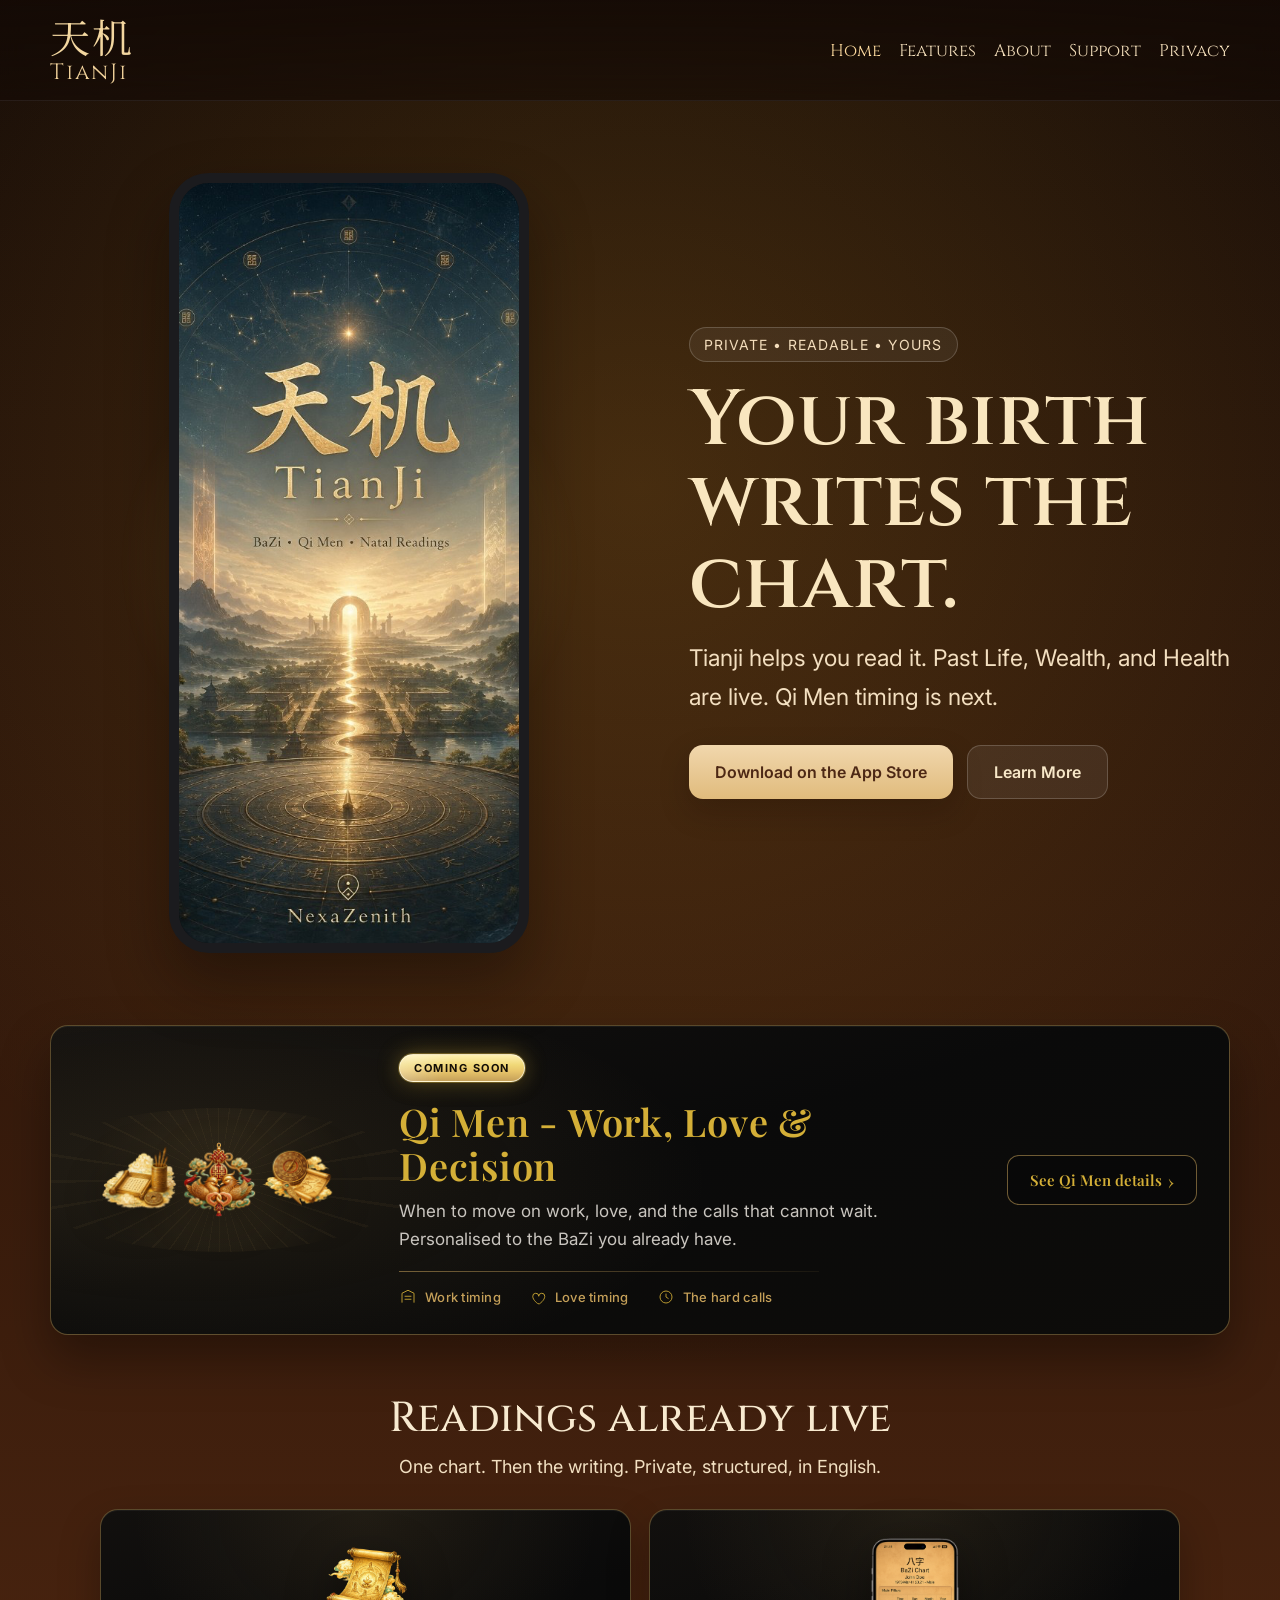
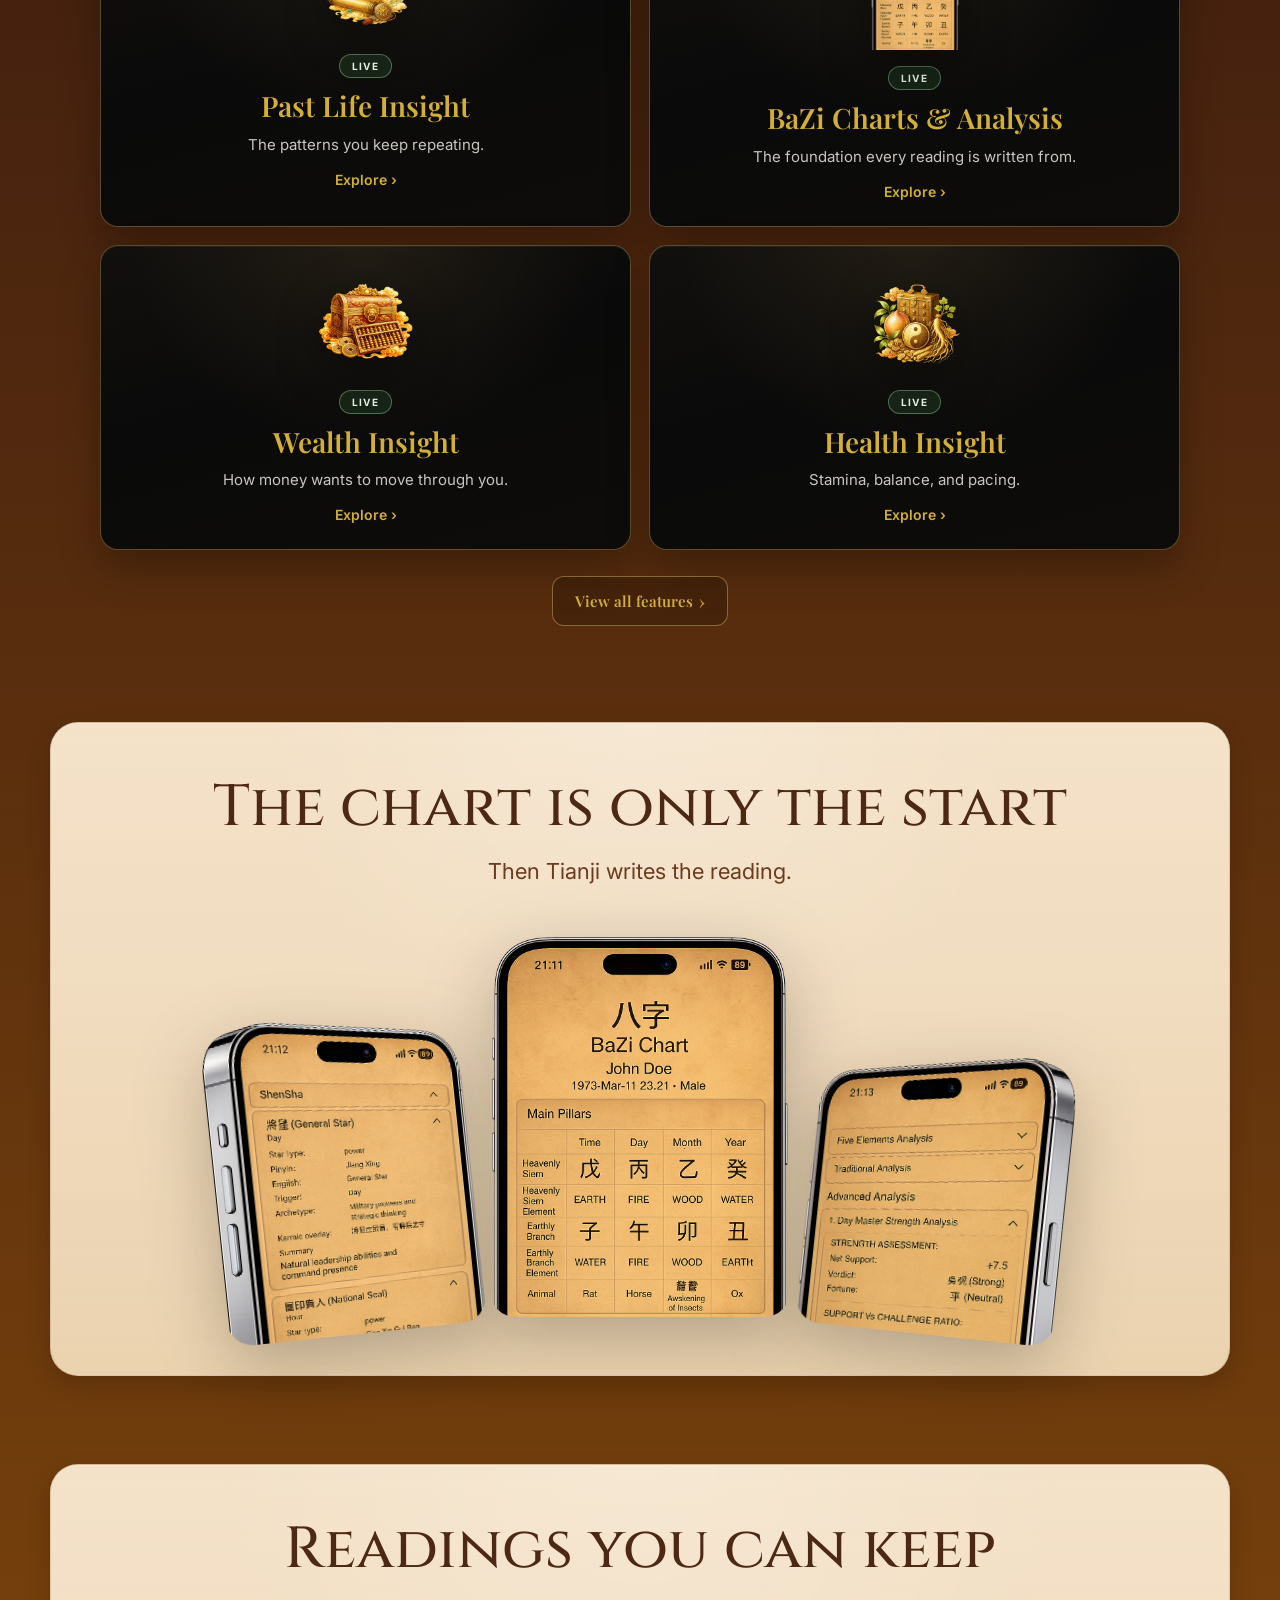
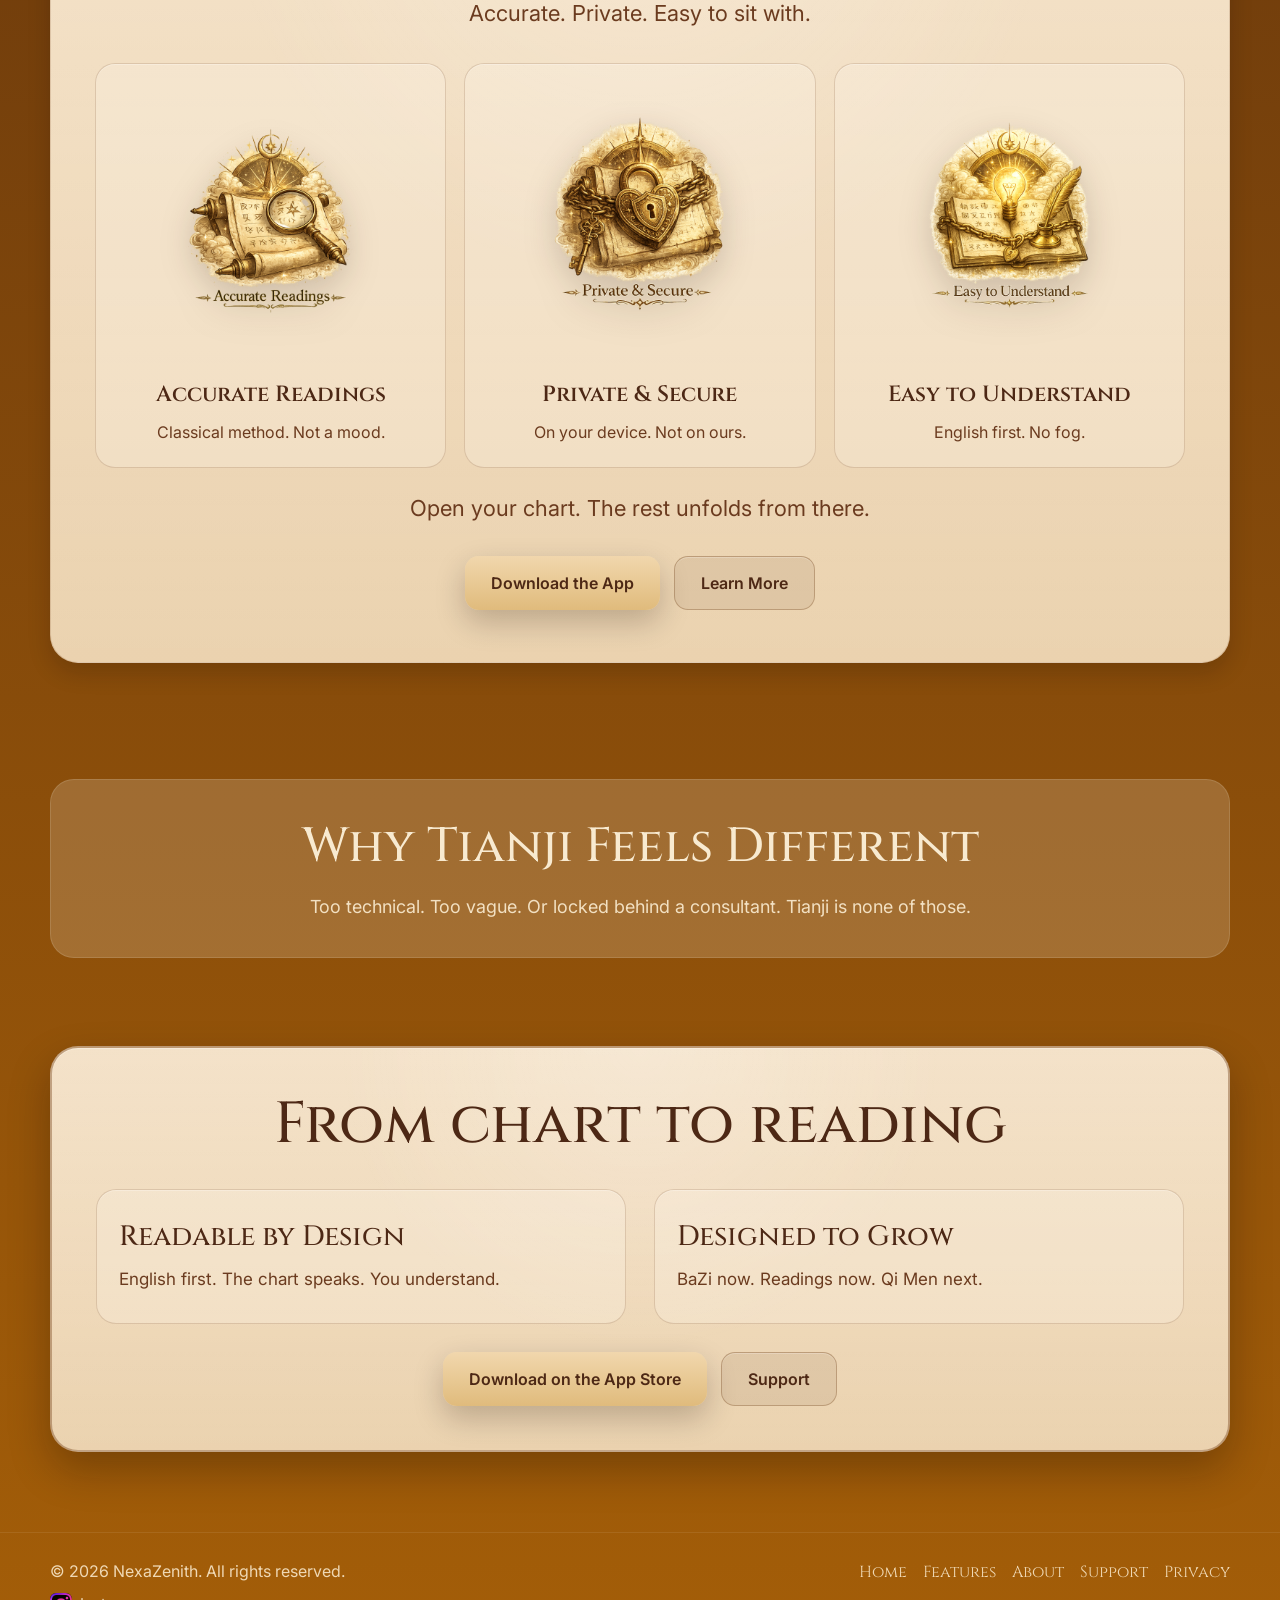
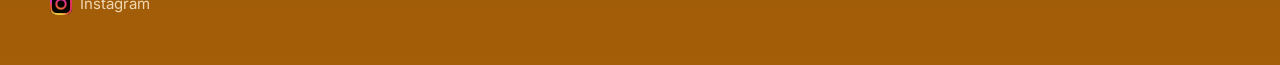
==== commit 88629bc5: "Refresh homepage copy around the birth chart and live readings. Lead with the chart from birth, name" ====
--- a/index.html
+++ b/index.html
@@ -30,9 +30,9 @@
         <div class="phone"><img src="assets/hero-phone.png" alt="" /></div>
       </div>
       <div>
-        <span class="eyebrow">English first • private • structured</span>
-        <h1>Discover Your Destiny with BaZi</h1>
-        <p>Tianji, Secrets of Destiny makes BaZi chart reading approachable through a refined, readable, and professional experience. Generate your chart, explore layered analysis, and begin with clarity instead of confusion.</p>
+        <span class="eyebrow">Private • readable • yours</span>
+        <h1>Your birth writes the chart.</h1>
+        <p>Tianji helps you read it. Past Life, Wealth, and Health are live. Qi Men timing is next.</p>
         <div class="hero-actions">
           <a class="button button-primary" href="https://apps.apple.com/us/app/tianji-bazi-destiny/id6761753338" target="_blank" rel="noopener noreferrer" aria-label="Download Tianji on the App Store">Download on the App Store</a>
           <a class="button button-secondary" href="about.html">Learn More</a>
@@ -53,26 +53,26 @@
         <div class="coming-soon-banner__main">
           <span class="coming-soon-badge">Coming soon</span>
           <h2 id="coming-soon-heading" class="coming-soon-title">Qi Men - Work, Love &amp; Decision</h2>
-          <p class="coming-soon-lede">A major new system for timing and personalised guidance, read through your existing BaZi chart. Ask about work, love, and the decisions that cannot wait.</p>
+          <p class="coming-soon-lede">When to move on work, love, and the calls that cannot wait. Personalised to the BaZi you already have.</p>
           <div class="coming-soon-rule" aria-hidden="true"></div>
           <ul class="coming-soon-features">
             <li>
               <span class="coming-soon-features__icon" aria-hidden="true">
                 <svg width="18" height="18" viewBox="0 0 24 24" fill="none" xmlns="http://www.w3.org/2000/svg"><path d="M4 19V7l8-4 8 4v12M8 11h8M8 15h8" stroke="currentColor" stroke-width="1.2" stroke-linecap="round" stroke-linejoin="round"/></svg>
               </span>
-              <span>Work &amp; career timing</span>
+              <span>Work timing</span>
             </li>
             <li>
               <span class="coming-soon-features__icon" aria-hidden="true">
                 <svg width="18" height="18" viewBox="0 0 24 24" fill="none" xmlns="http://www.w3.org/2000/svg"><path d="M12 21s-7-4.5-7-10a4 4 0 018 0 4 4 0 018 0c0 5.5-7 10-7 10z" stroke="currentColor" stroke-width="1.2" stroke-linejoin="round"/></svg>
               </span>
-              <span>Love &amp; relationship guidance</span>
+              <span>Love timing</span>
             </li>
             <li>
               <span class="coming-soon-features__icon" aria-hidden="true">
                 <svg width="18" height="18" viewBox="0 0 24 24" fill="none" xmlns="http://www.w3.org/2000/svg"><circle cx="12" cy="12" r="8" stroke="currentColor" stroke-width="1.2"/><path d="M12 8v4l3 2" stroke="currentColor" stroke-width="1.2" stroke-linecap="round"/></svg>
               </span>
-              <span>Decision windows on your BaZi</span>
+              <span>The hard calls</span>
             </li>
           </ul>
         </div>
@@ -85,35 +85,35 @@
 
   <section class="section section-launched-features-wrap" aria-labelledby="launched-features-heading">
     <div class="container">
-      <h2 id="launched-features-heading" class="upcoming-features-heading">Also in TianJi</h2>
-      <p class="upcoming-features-lede">Every module builds on your BaZi chart with the same clarity, structure, and privacy.</p>
+      <h2 id="launched-features-heading" class="upcoming-features-heading">Readings already live</h2>
+      <p class="upcoming-features-lede">One chart. Then the writing. Private, structured, in English.</p>
       <div class="upcoming-features-grid upcoming-features-grid--four">
         <a class="upcoming-feature-card upcoming-feature-card--link" href="feature.html#past-life">
           <img class="upcoming-feature-card__logo" src="assets/past-life.png" width="200" height="200" alt="" decoding="async" loading="lazy" />
           <span class="upcoming-feature-card__badge upcoming-feature-card__badge--live">Live</span>
           <h3 class="upcoming-feature-card__title">Past Life Insight</h3>
-          <p class="upcoming-feature-card__desc">Karmic themes, soul lessons, and consultation-style narratives you can export and share.</p>
+          <p class="upcoming-feature-card__desc">The patterns you keep repeating.</p>
           <span class="upcoming-feature-card__link">Explore <span aria-hidden="true">›</span></span>
         </a>
         <a class="upcoming-feature-card upcoming-feature-card--link" href="feature.html#bazi-charts">
           <img class="upcoming-feature-card__logo upcoming-feature-card__logo--chart" src="assets/shot-chart.png" width="200" height="400" alt="" decoding="async" loading="lazy" />
           <span class="upcoming-feature-card__badge upcoming-feature-card__badge--live">Live</span>
           <h3 class="upcoming-feature-card__title">BaZi Charts &amp; Analysis</h3>
-          <p class="upcoming-feature-card__desc">Your chart foundation: structured destiny insights in clear English.</p>
+          <p class="upcoming-feature-card__desc">The foundation every reading is written from.</p>
           <span class="upcoming-feature-card__link">Explore <span aria-hidden="true">›</span></span>
         </a>
         <a class="upcoming-feature-card upcoming-feature-card--link" href="feature.html#wealth">
           <img class="upcoming-feature-card__logo" src="assets/wealth-logo.png" width="200" height="200" alt="" decoding="async" loading="lazy" />
           <span class="upcoming-feature-card__badge upcoming-feature-card__badge--live">Live</span>
           <h3 class="upcoming-feature-card__title">Wealth Insight</h3>
-          <p class="upcoming-feature-card__desc">Natal wealth capacity, timing, and money patterns from your BaZi chart.</p>
+          <p class="upcoming-feature-card__desc">How money wants to move through you.</p>
           <span class="upcoming-feature-card__link">Explore <span aria-hidden="true">›</span></span>
         </a>
         <a class="upcoming-feature-card upcoming-feature-card--link" href="feature.html#health">
           <img class="upcoming-feature-card__logo" src="assets/health-logo.png" width="200" height="200" alt="" decoding="async" loading="lazy" />
           <span class="upcoming-feature-card__badge upcoming-feature-card__badge--live">Live</span>
           <h3 class="upcoming-feature-card__title">Health Insight</h3>
-          <p class="upcoming-feature-card__desc">Organ balance, stamina, and life-cycle pacing written into your chart.</p>
+          <p class="upcoming-feature-card__desc">Stamina, balance, and pacing.</p>
           <span class="upcoming-feature-card__link">Explore <span aria-hidden="true">›</span></span>
         </a>
       </div>
@@ -126,8 +126,8 @@
   <section class="section">
     <div class="container paper-card paper-card-flat">
       <div class="paper-inner">
-        <h2 class="section-title">Generate Your BaZi Charts &amp; Gain Deep Insights</h2>
-        <p class="section-copy">Quickly create your BaZi chart and get detailed analysis of your destiny and life’s path.</p>
+        <h2 class="section-title">The chart is only the start</h2>
+        <p class="section-copy">Then Tianji writes the reading.</p>
 
         <div class="device-strip" aria-hidden="true">
           <div class="device device-left">
@@ -147,29 +147,29 @@
   <section class="section">
     <div class="container paper-card paper-card-flat">
       <div class="paper-inner">
-        <h2 class="section-title">Generate Your BaZi Charts &amp; Gain Deep Insights</h2>
-        <p class="section-copy">Accurate readings, private by default, and built to be easy to understand. Explore your destiny with confidence.</p>
+        <h2 class="section-title">Readings you can keep</h2>
+        <p class="section-copy">Accurate. Private. Easy to sit with.</p>
 
         <div class="mini-feature-grid">
           <article class="mini-feature">
             <img class="mini-feature-icon" src="assets/accurate-reading-icon.png" alt="" aria-hidden="true" />
             <h3>Accurate Readings</h3>
-            <p>Based on ancient Chinese metaphysics for precise insight.</p>
+            <p>Classical method. Not a mood.</p>
           </article>
           <article class="mini-feature">
             <img class="mini-feature-icon" src="assets/private-and-secure-icon.png" alt="" aria-hidden="true" />
             <h3>Private &amp; Secure</h3>
-            <p>Your data stays on your device and is never shared.</p>
+            <p>On your device. Not on ours.</p>
           </article>
           <article class="mini-feature">
             <img class="mini-feature-icon" src="assets/easy-to-understand-icon.png" alt="" aria-hidden="true" />
             <h3>Easy to Understand</h3>
-            <p>Clear and structured insights for anyone’s journey.</p>
+            <p>English first. No fog.</p>
           </article>
         </div>
 
         <p class="section-copy" style="margin-top:22px;">
-          Start your journey toward deeper self-awareness with TianJi. Download now and unlock the secrets of your destiny.
+          Open your chart. The rest unfolds from there.
         </p>
         <div class="hero-actions" style="justify-content:center;">
           <a class="button button-primary" href="https://apps.apple.com/us/app/tianji-bazi-destiny/id6761753338" target="_blank" rel="noopener noreferrer" aria-label="Download Tianji on the App Store (mid-page call to action)">Download the App</a>
@@ -183,7 +183,7 @@
     <div class="container">
       <div class="cta-band">
         <h2>Why Tianji Feels Different</h2>
-        <p>Many destiny apps feel too technical, too vague, or too dependent on language and tradition that new users do not understand. Tianji brings structure, elegance, and readability together in one place.</p>
+        <p>Too technical. Too vague. Or locked behind a consultant. Tianji is none of those.</p>
       </div>
     </div>
   </section>
@@ -191,15 +191,15 @@
   <section class="section">
     <div class="container paper-card">
       <div class="paper-inner">
-        <h2 class="section-title">A Modern Gateway into Destiny Reading</h2>
+        <h2 class="section-title">From chart to reading</h2>
         <div class="two-col">
           <div class="text-card">
             <h3>Readable by Design</h3>
-            <p>Tianji is English first by design. The goal is not to overwhelm users with jargon, but to guide them through structured chart content in a way that feels calm, elegant, and understandable.</p>
+            <p>English first. The chart speaks. You understand.</p>
           </div>
           <div class="text-card">
             <h3>Designed to Grow</h3>
-            <p>The foundation of Tianji is built for a wider journey. BaZi is only the beginning, with the platform created to expand in depth and scope over time.</p>
+            <p>BaZi now. Readings now. Qi Men next.</p>
           </div>
         </div>
         <div class="hero-actions" style="justify-content:center; margin-top:28px;">
--- a/styles.css
+++ b/styles.css
@@ -142,7 +142,9 @@
 .feature h3,.text-card h3{
   margin:0 0 10px;font-family:'Cinzel',serif;font-size:28px;font-weight:500;color:var(--ink)
 }
+.text-card .list + h3{margin-top:24px}
 .feature p,.text-card p,.list{margin:0;color:var(--ink-soft);line-height:1.75;font-size:17px}
+.text-card p + p{margin-top:14px}
 .screenshot-grid{margin-top:34px;display:grid;grid-template-columns:repeat(3,1fr);gap:18px}
 .shot img{display:block;width:100%;height:auto;border-radius:18px;box-shadow:0 14px 28px rgba(31,14,7,.18)}
 .shot-label{margin-top:14px;font-family:'Cinzel',serif;font-size:21px;color:var(--ink)}
